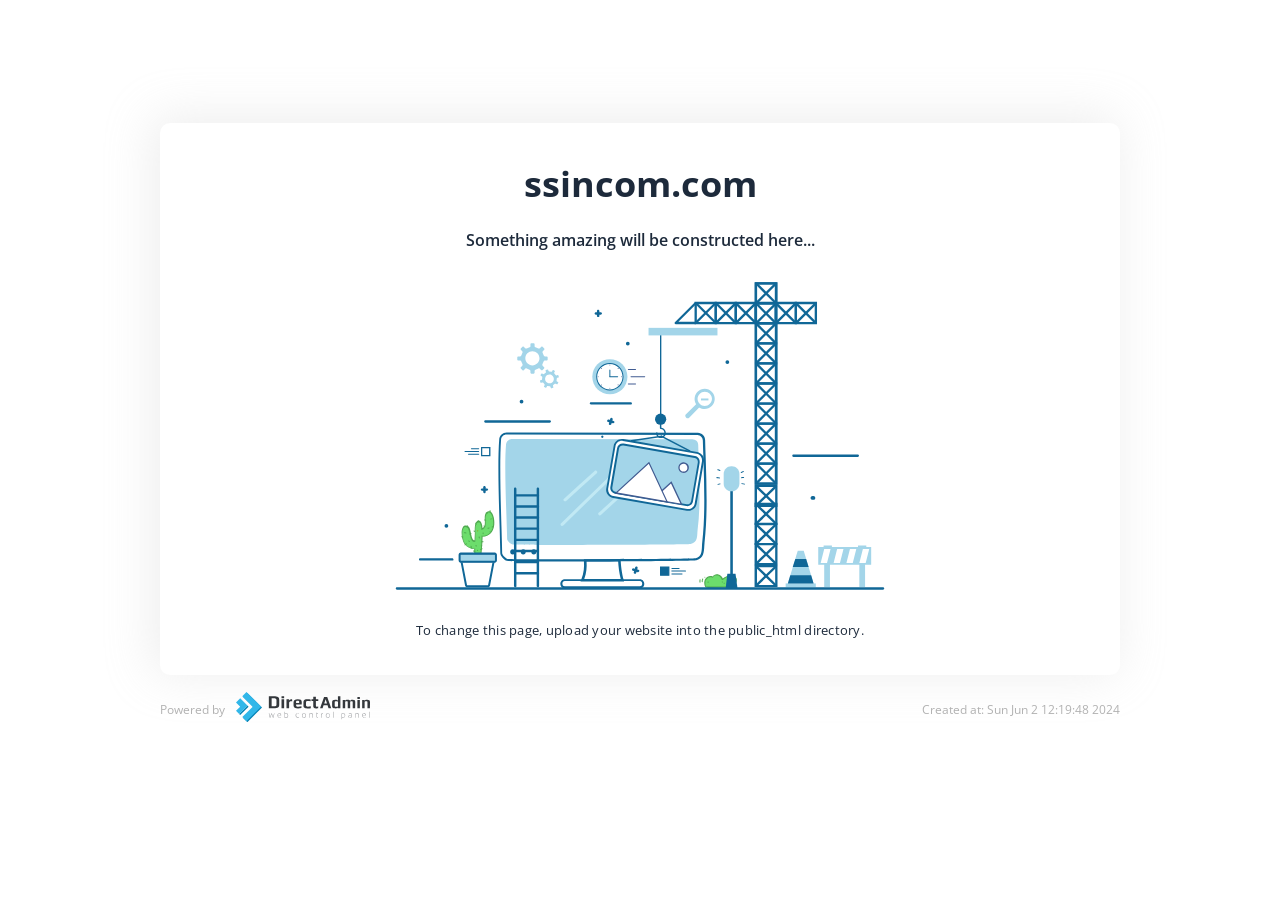
==== index.html @ a97f7988 "Initial commit: static landing page ready for Railway deployment Co-Authored-By: Claude Sonnet 4.6 <" ====
<!doctype html>
<html class="no-js" lang="">

<head>
    <meta charset="utf-8">
    <meta http-equiv="x-ua-compatible" content="ie=edge">
    <title>ssincom.com</title>
    <meta name="description" content="">
    <meta name="viewport" content="width=device-width, initial-scale=1">

    <link href="https://fonts.googleapis.com/css2?family=Open+Sans:wght@400;600;700&display=swap" rel="stylesheet">
    
    <link rel="shortcut icon" href="[data-uri]" />

    <style>
        * {
            box-sizing: border-box;
            margin: 0;
        }
        html {
            font-size: 10px;
            font-family: 'Open Sans', sans-serif;
            color: #1d2a3b;
        }
        .container {
            max-width: 960px;
            margin: 0 auto;
        }
        .container.card {
            margin-top: 12.3rem;
            background-color: #ffffff;
            border-radius: 10px;
            box-shadow: -5px -4px 47px 3px rgba(198, 198, 198, 0.3);
            text-align: center;
            padding: 3.6rem;
            /* padding-bottom: 3.6rem; */
        }
        .title-main {
            font-size: 3.6rem;
            font-weight: 700;
            margin-top: 0;
            margin-bottom: 2.1rem;
        }
        .main-image svg {
            max-width: 61rem;
            margin-bottom: 2rem;
        }

        .subheading{
            font-size: 1.6rem;
            font-weight: 600;
            margin-bottom: 3rem;
        }

        .card .text {
            font-size: 13px;
            letter-spacing: 0.26px;

        }
        footer {
            color: #b1b1b1;
            font-size: 12px;
            display: flex;
            justify-content: space-between;
            align-items: center;
            padding-top: 1.7rem;
        }
        footer .logo svg {
            width: 145px;
            padding-left: 11px;
        }
        footer .left-side {
            display: flex;
            align-items: center;
        }
        /* Medias */
        @media screen and (max-width: 1024px){
            .container {max-width: 90%;}
        @media screen and (max-width: 768px){
            html {font-size: 7px;}
            .container {
                max-width: 90%;}
            .container.card {margin-top: 6rem;}
            .card .text { font-size: 1.6rem;}
        } 
        @media screen and (max-width: 480px){
            html {font-size: 5.7px;}
            .container {max-width: 95%;}
            .title-main {font-size: 6.6vw;}
            /* .container.card {margin-top: 2rem;} */
            .subheading{font-size: 13px;}
            .card .text { font-size: 12px;}
            footer {flex-direction: column;}
        } 
        }
    </style>

</head>

<body>
    <section id="default-card" class="default-card">
        <div class="container card">
            <h1 class="title-main">ssincom.com</h1>
            <p class="subheading">Something amazing will be constructed here...</p>
            <div class="main-image">
                <svg version="1.1" xmlns="http://www.w3.org/2000/svg" xmlns:xlink="http://www.w3.org/1999/xlink" x="0px"
                    y="0px" viewBox=" 0 90 500 260"  xml:space="preserve">
                    <style type="text/css">
                        .st0 {
                            fill: #FFFFFF;
                        }

                        .st1 {
                            fill: #6CDD6C;
                        }

                        .st2 {
                            fill: #50AA50;
                        }

                        .st3 {
                            fill: #106797;
                        }

                        .st4 {
                            fill-rule: evenodd;
                            clip-rule: evenodd;
                            fill: #A3D5E9;
                        }

                        .st5 {
                            fill-rule: evenodd;
                            clip-rule: evenodd;
                            fill: #106797;
                        }

                        .st6 {
                            fill: #A3D5E9;
                        }

                        .st7 {
                            fill: #405B91;
                        }

                        .st8 {
                            fill: #B6D0FB;
                        }

                        .st9 {
                            fill: #8AB436;
                        }

                        .st10 {
                            fill: #C1E9F4;
                        }

                        .st11 {
                            fill: #415B91;
                        }
                    </style>
                    <g id="BACKGROUND">
                        <rect class="st0" width="500" height="500" />
                    </g>
                    <g id="OBJECTS">
                        <g>
                            <g>
                                <g>
                                    <g>
                                        <path class="st1" d="M317.7,334.6c-0.5-1.6-1.8-3.1-3.5-3.6s-4,0.3-4.5,1.9c-1.6-1.2-4.1-0.3-5.4,1.2c-2.1,2.4-0.5,6.4-0.1,6.6
                                                        c0.4,0.3,1.4,0.2,1.4,0.2l15.7-0.1c0,0,2.9-0.2,4.2-0.7c2.7-1,4.5-5.1,2.8-7.2c-1.2-1.4-3.5-1.7-5.4-1.2
                                                        C320.9,332.4,319.1,333.4,317.7,334.6" />
                                    </g>
                                    <g>
                                        <path class="st2"
                                            d="M305.3,341.5c-0.4,0-1.1,0-1.5-0.3c-0.6-0.5-2.2-4.7,0-7.3c0.9-1.1,2.3-1.8,3.7-2c0.7-0.1,1.3,0,1.9,0.3
                                                        c0.3-0.5,0.9-1,1.5-1.3c1-0.5,2.3-0.6,3.4-0.3c1.6,0.5,2.9,1.6,3.6,3.2c1.5-1.1,3.2-2,4.8-2.4c1.9-0.5,4.5-0.3,5.9,1.4
                                                        c0.8,1,1,2.4,0.5,4c-0.6,1.8-2,3.4-3.5,4c-1.4,0.5-4.2,0.7-4.4,0.7l-15.7,0.1C305.4,341.5,305.4,341.5,305.3,341.5z
                                                         M307.9,332.8c-0.1,0-0.2,0-0.3,0c-1,0.1-2.2,0.7-3,1.6c-1.8,2.1-0.5,5.7-0.2,6c0.1,0,0.6,0.1,1,0.1l15.7-0.1
                                                        c0,0,2.8-0.2,4-0.6c1.2-0.4,2.4-1.8,2.9-3.3c0.4-1.3,0.3-2.4-0.3-3.2c-1.1-1.3-3.3-1.5-4.8-1c-1.6,0.5-3.4,1.4-5,2.7
                                                        c-0.1,0.1-0.3,0.1-0.5,0.1c-0.2,0-0.3-0.2-0.4-0.3c-0.6-1.6-1.7-2.9-3.2-3.3c-0.8-0.2-1.8-0.2-2.6,0.2
                                                        c-0.7,0.3-1.1,0.8-1.3,1.3c-0.1,0.1-0.2,0.3-0.3,0.3c-0.2,0-0.3,0-0.5-0.1C308.9,332.9,308.4,332.8,307.9,332.8z" />
                                    </g>
                                </g>
                                <g>
                                    <g>
                                        <g>
                                            <path class="st2" d="M301.1,334.1c-0.4,0.8-0.6,1.6-0.5,2.5c0.1,0.4,0.8,0.4,0.8,0c-0.1-0.8,0-1.5,0.4-2.2
                                                            C302,334,301.4,333.7,301.1,334.1L301.1,334.1z" />
                                        </g>
                                    </g>
                                </g>
                                <g>
                                    <g>
                                        <g>
                                            <path class="st2" d="M298.9,334.6c-0.2,0.8-0.3,1.6-0.1,2.4c0.1,0.4,0.9,0.3,0.8-0.2c-0.2-0.7-0.1-1.3,0.1-2
                                                            C299.8,334.4,299,334.2,298.9,334.6L298.9,334.6z" />
                                        </g>
                                    </g>
                                </g>
                                <g>
                                    <g>
                                        <g>
                                            <path class="st2"
                                                d="M303.2,333.2c0.5,0,0.5-0.7,0-0.7C302.7,332.5,302.7,333.2,303.2,333.2L303.2,333.2z" />
                                        </g>
                                    </g>
                                </g>
                                <g>
                                    <g>
                                        <g>
                                            <path class="st2" d="M305.4,336.6c0,0.2,0,0.4,0,0.6c0,0.5,0.8,0.5,0.8,0c0-0.2,0-0.4,0-0.6
                                                            C306.2,336.2,305.4,336.2,305.4,336.6L305.4,336.6z" />
                                        </g>
                                    </g>
                                </g>
                                <g>
                                    <g>
                                        <g>
                                            <path class="st2" d="M318.6,337.7c0,0.1,0,0.2,0,0.3c0,0.5,0.8,0.5,0.8,0c0-0.1,0-0.2,0-0.3
                                                            C319.4,337.2,318.6,337.2,318.6,337.7L318.6,337.7z" />
                                        </g>
                                    </g>
                                </g>
                                <g>
                                    <g>
                                        <g>
                                            <path class="st2" d="M317.1,336.9c0.1,0.1,0.1,0.1,0.2,0.2c0.4,0.3,0.9-0.2,0.5-0.5c-0.1-0.1-0.1-0.1-0.2-0.2
                                                            C317.3,336,316.8,336.5,317.1,336.9L317.1,336.9z" />
                                        </g>
                                    </g>
                                </g>
                            </g>
                            <g>
                                <path class="st3" d="M96.1,319.2H69.8c-0.6,0-1-0.5-1-1c0-0.6,0.5-1,1-1h26.3c0.6,0,1,0.5,1,1C97.2,318.8,96.7,319.2,96.1,319.2z
                                                " />
                            </g>
                            <g>
                                <g>
                                    <path class="st0" d="M328,227.9h-0.8c0-0.6-0.5-1.1-1.1-1.1s-1.1,0.5-1.1,1.1h-0.8c0-1,0.8-1.9,1.9-1.9
                                                    C327.1,226,328,226.9,328,227.9z" />
                                </g>
                            </g>
                            <g>
                                <g>
                                    <path class="st0" d="M330.6,184.1h-0.8c0-0.6-0.5-1.1-1.1-1.1c-0.6,0-1.1,0.5-1.1,1.1h-0.8c0-1,0.8-1.9,1.9-1.9
                                                    C329.8,182.2,330.6,183.1,330.6,184.1z" />
                                </g>
                            </g>
                            <g>
                                <g>
                                    <g>
                                        <path class="st3"
                                            d="M237,336.3h-35.8l0.6-1.4c2.3-5.6,2.6-10.3,2.2-15.8L204,318l30.2-0.1l0,1c0,3.5,1,11.5,2.4,16L237,336.3z
                                                         M204.3,334.2h29.9c-1.2-4.4-1.9-10.6-2.1-14.3l-25.9,0.1C206.5,324.9,206.2,329.2,204.3,334.2z" />
                                    </g>
                                </g>
                            </g>
                            <g>
                                <g>
                                    <g>
                                        <path class="st3" d="M191,319.9c-27.2,0-49.2-0.1-50.1-0.5c-2.3-0.8-5.4-4.1-5.4-6.3c-0.1-5-0.3-11.7-0.5-19.5
                                                        c-0.7-23.5-1.8-55.8-0.4-73.6c0.2-3.3,2.9-5.8,6.1-5.8c0,0,0.1,0,0.1,0l156.6,0.2c3.3,0.1,6,2.7,6,6.1
                                                        c0.1,5.2,0.3,10.5,0.5,15.9c0.7,22.6,1.5,46-1,68.1c-0.1,0.9-0.1,1.8-0.2,2.8c-0.2,4.6-0.5,10.4-6.4,11.6
                                                        C293.2,319.5,235.2,319.9,191,319.9z M140.6,215.9c-2.4,0-4.3,1.8-4.5,4.2c-1.3,17.8-0.3,49.9,0.4,73.4
                                                        c0.2,7.8,0.5,14.6,0.5,19.5c0,1.4,2.4,4.1,4.3,4.8c3.3,0.7,150.6,0.2,154.4-0.5c4.7-0.9,4.9-5.6,5.1-10c0-1,0.1-2,0.2-2.9
                                                        c2.5-22,1.7-45.3,1-67.8c-0.2-5.4-0.3-10.7-0.5-15.9c-0.1-2.5-2-4.4-4.4-4.5L140.6,215.9C140.6,215.9,140.6,215.9,140.6,215.9z
                                                        " />
                                    </g>
                                </g>
                            </g>
                            <g>
                                <g>
                                    <path class="st4"
                                        d="M292.9,219.8l-147.6-0.2c-2.7,0-4.9,1.8-5.1,4.2c-1.7,19.8,0.6,61,0.9,77.6c0,1.6,2.7,4,4.6,4.6
                                                    c2.2,0.7,142.5,0.2,145.9-0.4c6.2-1.1,5.1-7.4,5.6-11.4c2.9-22.8,1.1-47.6,0.5-69.9C297.8,221.8,295.6,219.9,292.9,219.8z" />
                                </g>
                            </g>
                            <g>
                                <g>
                                    <g>
                                        <path class="st3" d="M249.8,342h-61.4c-2.4,0-3.7-1.9-3.7-3.8c0-1.9,1.3-3.8,3.7-3.8h61.4c2.4,0,3.7,1.9,3.7,3.8
                                                        C253.6,340,252.3,342,249.8,342z M188.4,336c-1.6,0-2,1.3-2,2.1c0,0.8,0.4,2.1,2,2.1h61.4c1.6,0,2-1.3,2-2.1
                                                        c0-0.8-0.4-2.1-2-2.1H188.4z" />
                                    </g>
                                </g>
                            </g>
                            <g>
                                <g>
                                    <g>
                                        <g>
                                            <g>
                                                <path class="st5" d="M145.7,312C145.3,312,145.3,312,145.7,312" />
                                            </g>
                                        </g>
                                    </g>
                                    <g>
                                        <g>
                                            <g>
                                                <g>
                                                    <path class="st3"
                                                        d="M145.7,314.1c2.8,0,2.8-4.3,0-4.3C142.9,309.8,142.9,314.1,145.7,314.1L145.7,314.1z" />
                                                </g>
                                            </g>
                                        </g>
                                    </g>
                                </g>
                                <g>
                                    <g>
                                        <g>
                                            <g>
                                                <path class="st5" d="M154.3,312C154,312,154,312,154.3,312" />
                                            </g>
                                        </g>
                                    </g>
                                    <g>
                                        <g>
                                            <g>
                                                <g>
                                                    <path class="st3"
                                                        d="M154.3,314.1c2.8,0,2.8-4.3,0-4.3C151.6,309.8,151.6,314.1,154.3,314.1L154.3,314.1z" />
                                                </g>
                                            </g>
                                        </g>
                                    </g>
                                </g>
                                <g>
                                    <g>
                                        <g>
                                            <g>
                                                <path class="st5" d="M163,312C162.6,312,162.6,312,163,312" />
                                            </g>
                                        </g>
                                    </g>
                                    <g>
                                        <g>
                                            <g>
                                                <g>
                                                    <path class="st3"
                                                        d="M163,314.1c2.8,0,2.8-4.3,0-4.3C160.2,309.8,160.2,314.1,163,314.1L163,314.1z" />
                                                </g>
                                            </g>
                                        </g>
                                    </g>
                                </g>
                            </g>
                            <g>
                                <g>
                                    <g>
                                        <g>
                                            <path class="st5" d="M219.1,217.6C219,217.6,219,217.6,219.1,217.6" />
                                        </g>
                                    </g>
                                </g>
                                <g>
                                    <g>
                                        <g>
                                            <g>
                                                <path class="st3"
                                                    d="M219.1,218.6c1.3,0,1.3-2,0-2C217.8,216.6,217.8,218.6,219.1,218.6L219.1,218.6z" />
                                            </g>
                                        </g>
                                    </g>
                                </g>
                            </g>
                            <g>
                                <g>
                                    <polygon class="st6"
                                        points="392.3,337.9 371.2,337.9 379.3,311.2 384.2,311.2 				" />
                                </g>
                                <g>
                                    <rect x="369.4" y="337.9" class="st6" width="24.7" height="3.1" />
                                </g>
                                <g>
                                    <polygon class="st3"
                                        points="373.2,331.2 371.2,337.9 392.3,337.9 390.3,331.2 				" />
                                </g>
                                <g>
                                    <polygon class="st3"
                                        points="375.2,324.5 388.2,324.5 386.2,317.8 377.3,317.8 				" />
                                </g>
                            </g>
                            <g id="XMLID_11_">
                                <g id="XMLID_493_">
                                    <path class="st6"
                                        d="M401,340.8h4.7v-18.2h24.1v18.2h4.7v-18.2h5v-14.5h-4v-1.3h-6.8v1.3h-21.4v-1.3h-6.8v1.3h-4.4v14.5h4.9
                                                    V340.8z M437.9,309.6L437.9,309.6l-2.9,11.5h-5.2l2.9-11.5H437.9z M424.4,321.1h-5.2l2.9-11.5h5.2L424.4,321.1z M413.9,321.1
                                                    h-5.2l2.9-11.5h5.2L413.9,321.1z M401,309.6h5.2l-2.9,11.5h-5.2L401,309.6z" />
                                </g>
                            </g>
                            <g>
                                <g>
                                    <g>
                                        <path class="st6" d="M170,163.1l1.4-1.4c0.3-0.3,0.3-0.7,0-1l-1.2-1.2c-0.3-0.3-0.4-0.8-0.2-1.2l1-2.4c0.1-0.4,0.5-0.7,0.9-0.7
                                                        h1.7c0.4,0,0.7-0.3,0.7-0.7v-2c0-0.4-0.3-0.7-0.7-0.7H172c-0.4,0-0.8-0.3-0.9-0.7l-1-2.4c-0.2-0.4-0.1-0.9,0.2-1.2l1.2-1.2
                                                        c0.3-0.3,0.3-0.7,0-1l-1.4-1.4c-0.3-0.3-0.7-0.3-1,0l-1.2,1.2c-0.3,0.3-0.8,0.4-1.2,0.2l-2.4-1c-0.4-0.1-0.7-0.5-0.7-0.9v-1.7
                                                        c0-0.4-0.3-0.7-0.7-0.7h-2c-0.4,0-0.7,0.3-0.7,0.7v1.7c0,0.4-0.3,0.8-0.7,0.9l-2.4,1c-0.4,0.2-0.9,0.1-1.2-0.2l-1.2-1.2
                                                        c-0.3-0.3-0.7-0.3-1,0l-1.4,1.4c-0.3,0.3-0.3,0.7,0,1l1.2,1.2c0.3,0.3,0.4,0.8,0.2,1.2l-1,2.4c-0.1,0.4-0.5,0.7-0.9,0.7h-1.7
                                                        c-0.4,0-0.7,0.3-0.7,0.7v2c0,0.4,0.3,0.7,0.7,0.7h1.7c0.4,0,0.8,0.3,0.9,0.7l1,2.4c0.2,0.4,0.1,0.9-0.2,1.2l-1.2,1.2
                                                        c-0.3,0.3-0.3,0.7,0,1l1.4,1.4c0.3,0.3,0.7,0.3,1,0l1.2-1.2c0.3-0.3,0.8-0.4,1.2-0.2l2.4,1c0.4,0.1,0.7,0.5,0.7,0.9v1.7
                                                        c0,0.4,0.3,0.7,0.7,0.7h2c0.4,0,0.7-0.3,0.7-0.7v-1.7c0-0.4,0.3-0.8,0.7-0.9l2.4-1c0.4-0.2,0.9-0.1,1.2,0.2l1.2,1.2
                                                        C169.3,163.3,169.8,163.3,170,163.1z M161.8,159.2c-3.2,0-5.8-2.6-5.8-5.8c0-3.2,2.6-5.8,5.8-5.8c3.2,0,5.8,2.6,5.8,5.8
                                                        C167.6,156.6,165,159.2,161.8,159.2z" />
                                    </g>
                                </g>
                                <g>
                                    <g>
                                        <path class="st6" d="M183.5,168.6l-0.4-1.2c-0.1-0.2-0.3-0.4-0.6-0.3l-1,0.3c-0.2,0.1-0.5,0-0.7-0.3l-1-1.3
                                                        c-0.2-0.2-0.2-0.5-0.1-0.7l0.5-0.9c0.1-0.2,0-0.5-0.2-0.6L179,163c-0.2-0.1-0.5,0-0.6,0.2l-0.5,0.9c-0.1,0.2-0.4,0.4-0.7,0.3
                                                        l-1.6-0.2c-0.2,0-0.5-0.2-0.6-0.4l-0.3-1c-0.1-0.2-0.3-0.4-0.6-0.3l-1.2,0.4c-0.2,0.1-0.4,0.3-0.3,0.6l0.3,1
                                                        c0.1,0.2,0,0.5-0.3,0.7l-1.3,1c-0.2,0.2-0.5,0.2-0.7,0.1l-0.9-0.5c-0.2-0.1-0.5,0-0.6,0.2l-0.6,1.1c-0.1,0.2,0,0.5,0.2,0.6
                                                        l0.9,0.5c0.2,0.1,0.4,0.4,0.3,0.7l-0.2,1.6c0,0.2-0.2,0.5-0.4,0.6l-1,0.3c-0.2,0.1-0.4,0.3-0.3,0.6l0.4,1.2
                                                        c0.1,0.2,0.3,0.4,0.6,0.3l1-0.3c0.2-0.1,0.5,0,0.7,0.2l1,1.3c0.2,0.2,0.2,0.5,0.1,0.7l-0.5,0.9c-0.1,0.2,0,0.5,0.2,0.6l1.1,0.6
                                                        c0.2,0.1,0.5,0,0.6-0.2l0.5-0.9c0.1-0.2,0.4-0.4,0.7-0.3l1.6,0.2c0.3,0,0.5,0.2,0.6,0.4l0.3,1c0.1,0.2,0.3,0.4,0.6,0.3l1.2-0.4
                                                        c0.2-0.1,0.4-0.3,0.3-0.6l-0.3-1c-0.1-0.2,0-0.5,0.2-0.7l1.3-1c0.2-0.2,0.5-0.2,0.7-0.1l0.9,0.5c0.2,0.1,0.5,0,0.6-0.2l0.6-1.1
                                                        c0.1-0.2,0-0.5-0.2-0.6l-0.9-0.5c-0.2-0.1-0.4-0.4-0.3-0.7l0.2-1.6c0-0.2,0.2-0.5,0.4-0.6l1-0.3
                                                        C183.4,169,183.6,168.8,183.5,168.6z M179,171.9c-0.9,1.8-3.1,2.4-4.9,1.5c-1.8-0.9-2.4-3.1-1.5-4.9c0.9-1.8,3.1-2.4,4.9-1.5
                                                        C179.3,168,179.9,170.2,179,171.9z" />
                                    </g>
                                </g>
                            </g>
                            <g>
                                <path class="st3" d="M242.4,191.3h-32.6c-0.6,0-1-0.5-1-1c0-0.6,0.5-1,1-1h32.6c0.6,0,1,0.5,1,1
                                                C243.4,190.9,243,191.3,242.4,191.3z" />
                            </g>
                            <g>
                                <path class="st3" d="M176,206.1h-52.7c-0.6,0-1-0.5-1-1c0-0.6,0.5-1,1-1H176c0.6,0,1,0.5,1,1C177.1,205.7,176.6,206.1,176,206.1z
                                                " />
                            </g>
                            <g>
                                <path class="st3" d="M428.5,234.2h-52.7c-0.6,0-1-0.5-1-1c0-0.6,0.5-1,1-1h52.7c0.6,0,1,0.5,1,1
                                                C429.5,233.7,429.1,234.2,428.5,234.2z" />
                            </g>
                            <g>
                                <path class="st3"
                                    d="M449.2,343H50.8c-0.6,0-1-0.5-1-1c0-0.6,0.5-1,1-1h398.4c0.6,0,1,0.5,1,1C450.2,342.5,449.8,343,449.2,343z" />
                            </g>
                            <g>
                                <g>
                                    <g>
                                        <path class="st6"
                                            d="M303.1,178.3c-2.2,0-4.3,0.9-5.9,2.4c-2.7,2.7-3.2,6.9-1.3,10.1l0.1,0.2l-8.5,8.5c0,0-0.4,0.4-0.4,1
                                                        c0,0.4,0.2,0.9,0.6,1.3c0.5,0.5,0.9,0.7,1.4,0.7c0.6,0,1-0.3,1-0.3l8.4-8.5l0.2,0.1c1.3,0.8,2.7,1.1,4.2,1.1
                                                        c2.2,0,4.3-0.9,5.9-2.4c3.3-3.3,3.3-8.6,0-11.8C307.4,179.2,305.3,178.3,303.1,178.3z M303.1,192.5c-3.2,0-5.9-2.6-5.9-5.9
                                                        c0-3.2,2.6-5.9,5.9-5.9l0,0c3.2,0,5.9,2.6,5.9,5.9C308.9,189.9,306.3,192.5,303.1,192.5z" />
                                    </g>
                                </g>
                                <g>
                                    <g>
                                        <path class="st6" d="M300,187.9h6.1v-1.6H300V187.9z" />
                                    </g>
                                </g>
                            </g>
                            <g>
                                <g>
                                    <path class="st3" d="M147.7,341.1c-0.6,0-1-0.5-1-1v-79.9c0-0.6,0.5-1,1-1c0.6,0,1,0.5,1,1V340
                                                    C148.8,340.6,148.3,341.1,147.7,341.1z" />
                                </g>
                                <g>
                                    <path class="st3" d="M166.3,341.1c-0.6,0-1-0.5-1-1v-79.9c0-0.6,0.5-1,1-1c0.6,0,1,0.5,1,1V340
                                                    C167.3,340.6,166.9,341.1,166.3,341.1z" />
                                </g>
                                <g>
                                    <path class="st3"
                                        d="M166.3,266.7h-18.6c-0.6,0-1-0.5-1-1s0.5-1,1-1h18.6c0.6,0,1,0.5,1,1S166.9,266.7,166.3,266.7z" />
                                </g>
                                <g>
                                    <path class="st3" d="M166.3,275.8h-18.6c-0.6,0-1-0.5-1-1c0-0.6,0.5-1,1-1h18.6c0.6,0,1,0.5,1,1
                                                    C167.3,275.3,166.9,275.8,166.3,275.8z" />
                                </g>
                                <g>
                                    <path class="st3" d="M166.3,284.9h-18.6c-0.6,0-1-0.5-1-1c0-0.6,0.5-1,1-1h18.6c0.6,0,1,0.5,1,1
                                                    C167.3,284.4,166.9,284.9,166.3,284.9z" />
                                </g>
                                <g>
                                    <path class="st3" d="M166.3,294h-18.6c-0.6,0-1-0.5-1-1c0-0.6,0.5-1,1-1h18.6c0.6,0,1,0.5,1,1C167.3,293.6,166.9,294,166.3,294z
                                                    " />
                                </g>
                                <g>
                                    <path class="st3" d="M166.3,303.2h-18.6c-0.6,0-1-0.5-1-1c0-0.6,0.5-1,1-1h18.6c0.6,0,1,0.5,1,1
                                                    C167.3,302.7,166.9,303.2,166.3,303.2z" />
                                </g>
                                <g>
                                    <path class="st3" d="M166.3,312.3h-18.6c-0.6,0-1-0.5-1-1c0-0.6,0.5-1,1-1h18.6c0.6,0,1,0.5,1,1
                                                    C167.3,311.8,166.9,312.3,166.3,312.3z" />
                                </g>
                                <g>
                                    <path class="st3" d="M166.3,321.4h-18.6c-0.6,0-1-0.5-1-1c0-0.6,0.5-1,1-1h18.6c0.6,0,1,0.5,1,1
                                                    C167.3,320.9,166.9,321.4,166.3,321.4z" />
                                </g>
                                <g>
                                    <path class="st3" d="M166.3,330.5h-18.6c-0.6,0-1-0.5-1-1c0-0.6,0.5-1,1-1h18.6c0.6,0,1,0.5,1,1
                                                    C167.3,330.1,166.9,330.5,166.3,330.5z" />
                                </g>
                            </g>
                            <g>
                                <g>
                                    <path class="st3"
                                        d="M122.5,264c-0.6,0-1-0.5-1-1v-4c0-0.6,0.5-1,1-1c0.6,0,1,0.5,1,1v4C123.5,263.6,123,264,122.5,264z" />
                                </g>
                                <g>
                                    <path class="st3"
                                        d="M124.5,262h-4c-0.6,0-1-0.5-1-1s0.5-1,1-1h4c0.6,0,1,0.5,1,1S125.1,262,124.5,262z" />
                                </g>
                            </g>
                            <g>
                                <g>
                                    <path class="st3" d="M215.7,119.6c-0.6,0-1-0.5-1-1v-4c0-0.6,0.5-1,1-1c0.6,0,1,0.5,1,1v4C216.8,119.1,216.3,119.6,215.7,119.6z
                                                    " />
                                </g>
                                <g>
                                    <path class="st3"
                                        d="M217.8,117.6h-4c-0.6,0-1-0.5-1-1s0.5-1,1-1h4c0.6,0,1,0.5,1,1S218.3,117.6,217.8,117.6z" />
                                </g>
                            </g>
                            <g>
                                <g>
                                    <path class="st3" d="M248.4,328.7c-0.1,0-0.2,0-0.3,0l-3.9-1.1c-0.6-0.2-0.9-0.7-0.7-1.3c0.2-0.6,0.7-0.9,1.3-0.7l3.9,1.1
                                                    c0.6,0.2,0.9,0.7,0.7,1.3C249.3,328.4,248.9,328.7,248.4,328.7z" />
                                </g>
                                <g>
                                    <path class="st3"
                                        d="M245.9,330c-0.1,0-0.2,0-0.3,0c-0.6-0.2-0.9-0.7-0.7-1.3l1.1-3.9c0.2-0.6,0.7-0.9,1.3-0.7
                                                    c0.6,0.2,0.9,0.7,0.7,1.3l-1.1,3.9C246.8,329.8,246.4,330,245.9,330z" />
                                </g>
                            </g>
                            <g>
                                <g>
                                    <path class="st3" d="M228,206.7c-0.1,0-0.2,0-0.3,0l-3.9-1.1c-0.6-0.2-0.9-0.7-0.7-1.3c0.2-0.6,0.7-0.9,1.3-0.7l3.9,1.1
                                                    c0.6,0.2,0.9,0.7,0.7,1.3C228.9,206.4,228.5,206.7,228,206.7z" />
                                </g>
                                <g>
                                    <path class="st3"
                                        d="M225.5,208.1c-0.1,0-0.2,0-0.3,0c-0.6-0.2-0.9-0.7-0.7-1.3l1.1-3.9c0.2-0.6,0.7-0.9,1.3-0.7
                                                    c0.6,0.2,0.9,0.7,0.7,1.3l-1.1,3.9C226.4,207.8,226,208.1,225.5,208.1z" />
                                </g>
                            </g>
                            <g>
                                <g>
                                    <g>
                                        <circle class="st6" cx="225.3" cy="168.5" r="14.4" />
                                    </g>
                                </g>
                                <g>
                                    <g>
                                        <g>
                                            <circle class="st0" cx="225.3" cy="168.5" r="10.8" />
                                        </g>
                                    </g>
                                    <g>
                                        <g>
                                            <g>
                                                <path class="st3"
                                                    d="M225.3,179.7c-6.2,0-11.2-5-11.2-11.2s5-11.2,11.2-11.2s11.2,5,11.2,11.2S231.5,179.7,225.3,179.7z
                                                                 M225.3,158.1c-5.7,0-10.4,4.7-10.4,10.4s4.7,10.4,10.4,10.4c5.7,0,10.4-4.7,10.4-10.4S231,158.1,225.3,158.1z" />
                                            </g>
                                        </g>
                                    </g>
                                </g>
                                <g>
                                    <g>
                                        <g>
                                            <path class="st3" d="M225.3,168.9c-0.2,0-0.4-0.2-0.4-0.4V163c0-0.2,0.2-0.4,0.4-0.4c0.2,0,0.4,0.2,0.4,0.4v5.5
                                                            C225.7,168.7,225.5,168.9,225.3,168.9z" />
                                        </g>
                                    </g>
                                    <g>
                                        <g>
                                            <path class="st3" d="M231.7,168.9h-6.4c-0.2,0-0.4-0.2-0.4-0.4c0-0.2,0.2-0.4,0.4-0.4h6.4c0.2,0,0.4,0.2,0.4,0.4
                                                            C232.2,168.7,232,168.9,231.7,168.9z" />
                                        </g>
                                    </g>
                                </g>
                                <g>
                                    <g>
                                        <g>
                                            <circle class="st7" cx="225.3" cy="158.9" r="0.4" />
                                        </g>
                                    </g>
                                    <g>
                                        <g>
                                            <ellipse transform="matrix(0.7071 -0.7071 0.7071 0.7071 -46.3674 211.4673)"
                                                class="st7" cx="232.1" cy="161.7" rx="0.4" ry="0.4" />
                                        </g>
                                    </g>
                                    <g>
                                        <g>
                                            <circle class="st7" cx="234.9" cy="168.5" r="0.4" />
                                        </g>
                                    </g>
                                    <g>
                                        <g>
                                            <ellipse transform="matrix(0.7072 -0.707 0.707 0.7072 -55.9446 215.4091)"
                                                class="st7" cx="232.1" cy="175.2" rx="0.4" ry="0.4" />
                                        </g>
                                    </g>
                                    <g>
                                        <g>
                                            <circle class="st7" cx="225.3" cy="178" r="0.4" />
                                        </g>
                                    </g>
                                    <g>
                                        <g>
                                            <ellipse transform="matrix(0.707 -0.7072 0.7072 0.707 -59.9044 205.8822)"
                                                class="st7" cx="218.5" cy="175.2" rx="0.4" ry="0.4" />
                                        </g>
                                    </g>
                                    <g>
                                        <g>
                                            <circle class="st7" cx="215.7" cy="168.5" r="0.4" />
                                        </g>
                                    </g>
                                    <g>
                                        <g>
                                            <ellipse transform="matrix(0.7071 -0.7071 0.7071 0.7071 -50.333 201.8934)"
                                                class="st7" cx="218.5" cy="161.7" rx="0.4" ry="0.4" />
                                        </g>
                                    </g>
                                </g>
                                <g>
                                    <g>
                                        <g>
                                            <path class="st7" d="M246.4,163h-6c-0.2,0-0.4-0.2-0.4-0.4c0-0.2,0.2-0.4,0.4-0.4h6c0.2,0,0.4,0.2,0.4,0.4
                                                            C246.8,162.8,246.6,163,246.4,163z" />
                                        </g>
                                    </g>
                                    <g>
                                        <g>
                                            <path class="st7" d="M246.4,174.8h-6c-0.2,0-0.4-0.2-0.4-0.4c0-0.2,0.2-0.4,0.4-0.4h6c0.2,0,0.4,0.2,0.4,0.4
                                                            C246.8,174.6,246.6,174.8,246.4,174.8z" />
                                        </g>
                                    </g>
                                    <g>
                                        <g>
                                            <path class="st7" d="M253.9,168.9h-11.3c-0.2,0-0.4-0.2-0.4-0.4c0-0.2,0.2-0.4,0.4-0.4h11.3c0.2,0,0.4,0.2,0.4,0.4
                                                            C254.3,168.7,254.1,168.9,253.9,168.9z" />
                                        </g>
                                    </g>
                                </g>
                            </g>
                            <g>
                                <g>
                                    <rect x="266.9" y="324.5" class="st3" width="6.7" height="6.7" />
                                    <path class="st3"
                                        d="M274.1,331.7h-7.7V324h7.7V331.7z M267.5,330.7h5.6V325h-5.6V330.7z" />
                                </g>
                                <g>
                                    <g>
                                        <g>
                                            <path class="st3"
                                                d="M282.1,326h-6c-0.2,0-0.4-0.2-0.4-0.4s0.2-0.4,0.4-0.4h6c0.2,0,0.4,0.2,0.4,0.4S282.3,326,282.1,326z" />
                                        </g>
                                    </g>
                                    <g>
                                        <g>
                                            <path class="st3" d="M284.4,330.6h-8.2c-0.3,0-0.6-0.2-0.6-0.4c0-0.2,0.3-0.4,0.6-0.4h8.2c0.3,0,0.6,0.2,0.6,0.4
                                                            C284.9,330.4,284.7,330.6,284.4,330.6z" />
                                        </g>
                                    </g>
                                    <g>
                                        <g>
                                            <path class="st3" d="M287.3,328.1H276c-0.2,0-0.4-0.2-0.4-0.4c0-0.2,0.2-0.4,0.4-0.4h11.3c0.2,0,0.4,0.2,0.4,0.4
                                                            C287.7,328,287.6,328.1,287.3,328.1z" />
                                        </g>
                                    </g>
                                </g>
                            </g>
                            <g>
                                <g>
                                    <rect x="120.2" y="226.5"
                                        transform="matrix(-1 -1.224647e-16 1.224647e-16 -1 247.1112 459.6004)"
                                        class="st0" width="6.7" height="6.7" />
                                    <path class="st3"
                                        d="M127.4,233.7h-7.7v-7.7h7.7V233.7z M120.7,232.6h5.6V227h-5.6V232.6z" />
                                </g>
                                <g>
                                    <g>
                                        <g>
                                            <path class="st3" d="M111.8,227.9h6c0.2,0,0.4-0.2,0.4-0.4c0-0.2-0.2-0.4-0.4-0.4h-6c-0.2,0-0.4,0.2-0.4,0.4
                                                            C111.3,227.7,111.5,227.9,111.8,227.9z" />
                                        </g>
                                    </g>
                                    <g>
                                        <g>
                                            <path class="st3" d="M109.5,232.5h8.2c0.3,0,0.6-0.2,0.6-0.4s-0.3-0.4-0.6-0.4h-8.2c-0.3,0-0.6,0.2-0.6,0.4
                                                            S109.2,232.5,109.5,232.5z" />
                                        </g>
                                    </g>
                                    <g>
                                        <g>
                                            <path class="st3" d="M106.5,230.1h11.3c0.2,0,0.4-0.2,0.4-0.4c0-0.2-0.2-0.4-0.4-0.4h-11.3c-0.2,0-0.4,0.2-0.4,0.4
                                                            C106.1,229.9,106.3,230.1,106.5,230.1z" />
                                        </g>
                                    </g>
                                </g>
                            </g>
                            <g>
                                <g>
                                    <rect x="324" y="251.6" class="st3" width="2.1" height="89.2" />
                                </g>
                                <g>
                                    <path class="st6" d="M325.3,262.4h-0.5c-3.4,0-6.2-2.8-6.2-6.2V248c0-3.4,2.8-6.2,6.2-6.2h0.5c3.4,0,6.2,2.8,6.2,6.2v8.2
                                                    C331.4,259.6,328.7,262.4,325.3,262.4z" />
                                </g>
                                <g>
                                    <g>
                                        <path class="st3" d="M333.4,256.4c0.7,0.1,1.5,0.2,2.2,0.4c0.5,0.1,0.7-0.7,0.2-0.7c-0.7-0.1-1.5-0.2-2.2-0.4
                                                        C333.1,255.6,332.9,256.3,333.4,256.4L333.4,256.4z" />
                                    </g>
                                </g>
                                <g>
                                    <g>
                                        <path class="st3" d="M333.3,251.6c0.6-0.1,1.1-0.1,1.7-0.1c0.5,0,0.5-0.7,0-0.8c-0.6-0.1-1.3,0-1.9,0.1
                                                        C332.6,251,332.8,251.7,333.3,251.6L333.3,251.6z" />
                                    </g>
                                </g>
                                <g>
                                    <g>
                                        <path class="st3" d="M333.1,247.3c0.6-0.2,1.1-0.4,1.7-0.7c0.5-0.2,0.3-0.9-0.2-0.8c-0.6,0.2-1.1,0.4-1.7,0.7
                                                        C332.4,246.7,332.6,247.5,333.1,247.3L333.1,247.3z" />
                                    </g>
                                </g>
                                <g>
                                    <g>
                                        <path class="st3" d="M314,257.1c0.6-0.1,1.1-0.2,1.7-0.4c0.5-0.2,0.3-0.9-0.2-0.8c-0.5,0.2-1.1,0.3-1.7,0.4
                                                        C313.3,256.4,313.5,257.2,314,257.1L314,257.1z" />
                                    </g>
                                </g>
                                <g>
                                    <g>
                                        <path class="st3" d="M313,251.6c0.7,0,1.4,0.1,2.1,0.3c0.5,0.1,0.7-0.6,0.2-0.8c-0.8-0.2-1.5-0.3-2.3-0.4
                                                        C312.5,250.8,312.5,251.6,313,251.6L313,251.6z" />
                                    </g>
                                </g>
                                <g>
                                    <g>
                                        <path class="st3" d="M313.7,245.2c0.6,0.2,1.1,0.4,1.7,0.5c0.5,0.2,0.7-0.6,0.2-0.8c-0.6-0.2-1.1-0.4-1.7-0.5
                                                        C313.4,244.3,313.2,245,313.7,245.2L313.7,245.2z" />
                                    </g>
                                </g>
                                <g>
                                    <polygon class="st3" points="320.2,342 321.6,330 328.3,330 329.9,341.8 				" />
                                </g>
                            </g>
                            <g>
                                <g>
                                    <g>
                                        <g>
                                            <path class="st1"
                                                d="M129.9,284.9c-0.3-1.9-1.6-6.8-4.6-5.2c-4.8,2.5,1,12-4.8,13.7c-0.3-3.8-1.1-6.4-2.8-6.2
                                                            c-3.5,0.3-2.6,8.5-2.7,10.4c-0.1,1.8-0.1,3.7-0.2,5.6c-4.2,0.7-3.3-10.1-5.9-11.6c-3.9-2.3-4.8,2.9-4.7,5.3
                                                            c0.2,4.1,1.3,9,5.1,11.1c1.3,0.7,3.5,1.5,5.2,1.4c0,3.3,0.1,6.5,0.7,9.6c0,0,0.1,0,0.1,0c0,0,0,0,0,0l2.3,0.1c0,0,0,0,0,0
                                                            c0,1,1.6,1,1.6,0c0-2,1.2-11.6,1.4-19.8c1.9,0.3,4.2-0.6,5.5-1.6C130.1,294.8,130.6,289.4,129.9,284.9z" />
                                        </g>
                                        <g>
                                            <path class="st2" d="M118.4,320.3c-0.2,0-0.5-0.1-0.7-0.2c-0.2-0.2-0.4-0.4-0.5-0.7l-1.7-0.1l-0.6,0l-0.1-0.4
                                                            c-0.5-2.6-0.7-5.6-0.7-9.2c-1.9,0-4-0.9-5-1.5c-4.1-2.3-5.2-7.5-5.3-11.5c-0.1-1.6,0.3-4.9,2.1-6c0.9-0.5,2-0.4,3.3,0.3
                                                            c1.2,0.7,1.7,2.9,2.2,5.5c0.7,3.5,1.4,6,3,6l0-0.9c0.1-1.5,0.1-2.9,0.2-4.4c0-0.3,0-0.7,0-1.2c-0.1-3.2-0.3-9.3,3.1-9.6
                                                            c0.5-0.1,1,0.1,1.4,0.5c0.9,0.8,1.6,2.6,1.8,5.6c2.1-1,2-3.4,1.9-6.3c-0.1-2.9-0.3-5.9,2.3-7.2c0.8-0.4,1.6-0.5,2.3-0.1
                                                            c2.1,1.1,2.8,5.2,2.9,5.7l0,0c0.6,3.5,0.8,9.8-3.9,13.2c-1.3,1-3.5,1.8-5.4,1.7c-0.1,5.4-0.7,11.2-1,15.2
                                                            c-0.2,2-0.3,3.5-0.3,4.2c0,0.5-0.2,0.8-0.6,1C118.9,320.2,118.7,320.3,118.4,320.3z M115.6,318.5l2.5,0.1l0,0.4
                                                            c0,0.2,0.1,0.3,0.1,0.3c0.1,0.1,0.3,0.1,0.4,0c0.1-0.1,0.2-0.1,0.2-0.3c0-0.7,0.1-2.2,0.3-4.2c0.4-4,0.9-10.2,1-15.6l0-0.5
                                                            l0.5,0.1c1.7,0.3,4-0.6,5.2-1.5c4.3-3.2,4.1-9.1,3.5-12.3l0,0c-0.2-1.4-1-4.3-2.4-5c-0.5-0.2-1-0.2-1.5,0.1
                                                            c-2,1.1-1.9,3.6-1.8,6.4c0.1,3,0.3,6.4-3.1,7.4l-0.5,0.2l0-0.5c-0.3-3.8-1-5.1-1.6-5.6c-0.2-0.2-0.5-0.3-0.8-0.3
                                                            c-2.6,0.2-2.4,5.9-2.3,8.7c0,0.6,0,1,0,1.3c0,1.4-0.1,2.9-0.2,4.4l-0.1,1.6l-0.3,0.1c-2.8,0.5-3.6-3.3-4.4-6.7
                                                            c-0.5-2.2-0.9-4.4-1.8-4.9c-1-0.6-1.8-0.7-2.4-0.3c-1.3,0.8-1.7,3.6-1.6,5.2c0.2,3.7,1.2,8.7,4.9,10.8c1.3,0.7,3.4,1.4,5,1.3
                                                            l0.5,0l0,0.5C115,313,115.2,315.9,115.6,318.5z" />
                                        </g>
                                    </g>
                                    <g>
                                        <g>
                                            <g>
                                                <path class="st3"
                                                    d="M125.3,341h-16.9c-0.9,0-1.6-0.6-1.8-1.5l-3.8-19.7l1.6-0.3l3.8,19.7c0,0.2,0.2,0.2,0.2,0.2h16.9
                                                                c0,0,0.2,0,0.2-0.2l3.8-19.7l1.6,0.3l-3.8,19.7C126.9,340.4,126.2,341,125.3,341z" />
                                            </g>
                                        </g>
                                    </g>
                                    <g>
                                        <g>
                                            <g>
                                                <path class="st6" d="M103,313.5h28c0.5,0,0.9,0.5,0.9,1.2v4.3c0,0.6-0.4,1.2-0.9,1.2h-28c-0.5,0-0.9-0.5-0.9-1.2v-4.3
                                                                C102.1,314,102.5,313.5,103,313.5z" />
                                            </g>
                                            <g>
                                                <path class="st7" d="M131,320.5h-28c-0.7,0-1.3-0.7-1.3-1.6v-4.3c0-0.9,0.6-1.6,1.3-1.6h28c0.7,0,1.3,0.7,1.3,1.6v4.3
                                                                C132.3,319.8,131.7,320.5,131,320.5z M103,313.9c-0.2,0-0.4,0.3-0.4,0.7v4.3c0,0.4,0.2,0.7,0.4,0.7h28c0.2,0,0.4-0.3,0.4-0.7
                                                                v-4.3c0-0.4-0.2-0.7-0.4-0.7H103z" />
                                            </g>
                                        </g>
                                        <g>
                                            <g>
                                                <path class="st8" d="M131,320.5h-28c-0.7,0-1.2-0.7-1.2-1.5v-4.3c0-0.9,0.6-1.5,1.2-1.5h28c0.7,0,1.2,0.7,1.2,1.5v4.3
                                                                C132.2,319.8,131.7,320.5,131,320.5z M103,313.8c-0.2,0-0.5,0.3-0.5,0.8v4.3c0,0.5,0.3,0.8,0.5,0.8h28c0.2,0,0.5-0.3,0.5-0.8
                                                                v-4.3c0-0.5-0.3-0.8-0.5-0.8H103z" />
                                            </g>
                                            <g>
                                                <path class="st3" d="M131,320.9h-28c-0.9,0-1.7-0.9-1.7-2v-4.3c0-1.1,0.8-2,1.7-2h28c0.9,0,1.7,0.9,1.7,2v4.3
                                                                C132.7,320,131.9,320.9,131,320.9z M103,314.3c0,0-0.1,0.2-0.1,0.4v4.3c0,0.2,0.1,0.4,0.1,0.4l28,0c0,0,0.1-0.1,0.1-0.4v-4.3
                                                                c0-0.2-0.1-0.4-0.1-0.4L103,314.3z" />
                                            </g>
                                        </g>
                                    </g>
                                </g>
                                <g>
                                    <g>
                                        <path class="st2" d="M106,296.7c0.5,0.1,0.9,0.1,1.4,0.2c0.5,0.1,0.5-0.7,0-0.8c-0.5-0.1-0.9-0.1-1.4-0.2
                                                        C105.5,295.9,105.5,296.7,106,296.7L106,296.7z" />
                                    </g>
                                </g>
                                <g>
                                    <g>
                                        <path class="st2" d="M108,290.6c0,0.2,0,0.5,0,0.7c0,0.5,0.8,0.5,0.8,0c0-0.2,0-0.5,0-0.7C108.8,290.1,108,290.1,108,290.6
                                                        L108,290.6z" />
                                    </g>
                                </g>
                                <g>
                                    <g>
                                        <path class="st2" d="M110.7,297.8c0.3-0.2,0.7-0.4,1-0.6c0.4-0.2,0-0.9-0.4-0.7c-0.3,0.2-0.7,0.4-1,0.6
                                                        C109.9,297.3,110.3,298,110.7,297.8L110.7,297.8z" />
                                    </g>
                                </g>
                                <g>
                                    <g>
                                        <path class="st2" d="M106.7,306.7c0.4-0.3,0.8-0.6,1.2-0.9c0.4-0.3,0-1-0.4-0.7c-0.4,0.3-0.8,0.6-1.2,0.9
                                                        C105.9,306.3,106.3,307,106.7,306.7L106.7,306.7z" />
                                    </g>
                                </g>
                                <g>
                                    <g>
                                        <path class="st2" d="M103.8,300c0.3,0.1,0.6,0.2,0.9,0.3c0.5,0.2,0.7-0.6,0.2-0.8c-0.3-0.1-0.6-0.2-0.9-0.3
                                                        C103.6,299.1,103.4,299.8,103.8,300L103.8,300z" />
                                    </g>
                                </g>
                                <g>
                                    <g>
                                        <path class="st2" d="M109.5,303.6c0.2,0,0.3,0.1,0.4,0.2c0.3,0.4,0.9-0.2,0.6-0.5c-0.2-0.3-0.6-0.4-1-0.5
                                                        C109,302.8,109,303.6,109.5,303.6L109.5,303.6z" />
                                    </g>
                                </g>
                                <g>
                                    <g>
                                        <path class="st2" d="M111.2,307.3c-0.1,0.5,0,1,0.2,1.5c0.2,0.5,0.9,0.1,0.7-0.4c-0.1-0.3-0.2-0.6-0.1-0.9
                                                        C112,307,111.3,306.8,111.2,307.3L111.2,307.3z" />
                                    </g>
                                </g>
                                <g>
                                    <g>
                                        <path class="st2" d="M115.2,307.4c0.2,0.1,0.5,0.1,0.7,0.2c0.5,0.1,0.7-0.6,0.2-0.8c-0.2-0.1-0.5-0.1-0.7-0.2
                                                        C115,306.6,114.8,307.3,115.2,307.4L115.2,307.4z" />
                                    </g>
                                </g>
                                <g>
                                    <g>
                                        <path class="st2" d="M117.7,299.8c0,0.4,0.1,0.8,0.5,1.1c0.4,0.3,0.9-0.2,0.6-0.5c-0.2-0.2-0.3-0.3-0.2-0.6
                                                        C118.6,299.3,117.8,299.3,117.7,299.8L117.7,299.8z" />
                                    </g>
                                </g>
                                <g>
                                    <g>
                                        <path class="st9" d="M116.7,294.2c-0.2,0.3-0.3,0.6-0.2,1c0.1,0.5,0.8,0.3,0.8-0.2c0-0.2,0-0.3,0.1-0.4
                                                        C117.7,294.2,117,293.8,116.7,294.2L116.7,294.2z" />
                                    </g>
                                </g>
                                <g>
                                    <g>
                                        <path class="st2" d="M121,296.5c0,0.2,0,0.5,0,0.7c0,0.5,0.8,0.5,0.8,0c0-0.2,0-0.5,0-0.7C121.8,296,121,296,121,296.5
                                                        L121,296.5z" />
                                    </g>
                                </g>
                                <g>
                                    <g>
                                        <path class="st2" d="M113.8,295.3c0.2,0.1,0.3,0.2,0.5,0.3c0.4,0.3,0.8-0.4,0.4-0.7c-0.2-0.1-0.3-0.2-0.5-0.3
                                                        C113.7,294.3,113.4,295,113.8,295.3L113.8,295.3z" />
                                    </g>
                                </g>
                                <g>
                                    <g>
                                        <path class="st2" d="M115.1,288.8c0.2,0.2,0.2,0.4,0.2,0.6c0,0.5,0.8,0.5,0.8,0c0-0.4-0.2-0.8-0.5-1.1
                                                        C115.3,287.9,114.8,288.5,115.1,288.8L115.1,288.8z" />
                                    </g>
                                </g>
                                <g>
                                    <g>
                                        <path class="st2"
                                            d="M117,286.5c0,0.3,0,0.7,0,1c0,0.5,0.8,0.5,0.8,0c0-0.3,0-0.7,0-1C117.8,286,117,286,117,286.5L117,286.5z" />
                                    </g>
                                </g>
                                <g>
                                    <g>
                                        <path class="st2" d="M121.8,291.1c0.1,0.1,0.2,0.2,0.3,0.4c0.3,0.4,0.9-0.2,0.5-0.6c-0.1-0.1-0.2-0.2-0.3-0.4
                                                        C122.1,290.1,121.5,290.7,121.8,291.1L121.8,291.1z" />
                                    </g>
                                </g>
                                <g>
                                    <g>
                                        <path class="st2" d="M122.6,286.4c0.3,0,0.7,0,1,0.1c0.5,0,0.5-0.7,0-0.8c-0.3,0-0.7,0-1-0.1
                                                        C122.1,285.6,122.1,286.4,122.6,286.4L122.6,286.4z" />
                                    </g>
                                </g>
                                <g>
                                    <g>
                                        <path class="st2" d="M123.7,280.2c0.2,0.2,0.5,0.5,0.7,0.7c0.4,0.4,0.9-0.2,0.5-0.5c-0.2-0.2-0.5-0.5-0.7-0.7
                                                        C123.9,279.3,123.4,279.8,123.7,280.2L123.7,280.2z" />
                                    </g>
                                </g>
                                <g>
                                    <g>
                                        <path class="st2" d="M126.7,278.2c0,0.4,0,0.8,0,1.2c0,0.5,0.8,0.5,0.8,0c0-0.4,0-0.8,0-1.2
                                                        C127.5,277.7,126.7,277.7,126.7,278.2L126.7,278.2z" />
                                    </g>
                                </g>
                                <g>
                                    <g>
                                        <path class="st2" d="M128.1,285.5c0.1-0.2,0.2-0.3,0.3-0.5c0.3-0.4-0.4-0.8-0.7-0.4c-0.1,0.2-0.2,0.3-0.3,0.5
                                                        C127.2,285.5,127.9,285.9,128.1,285.5L128.1,285.5z" />
                                    </g>
                                </g>
                                <g>
                                    <g>
                                        <path class="st2" d="M125.5,293.1c0.3-0.1,0.6-0.2,0.9-0.3c0.5-0.2,0.3-0.9-0.2-0.8c-0.3,0.1-0.6,0.2-0.9,0.3
                                                        C124.8,292.5,125,293.3,125.5,293.1L125.5,293.1z" />
                                    </g>
                                </g>
                                <g>
                                    <g>
                                        <path class="st2" d="M128.9,292c0.3-0.1,0.6-0.1,0.9-0.2c0.5-0.1,0.3-0.9-0.2-0.8c-0.3,0.1-0.6,0.1-0.9,0.2
                                                        C128.2,291.4,128.4,292.1,128.9,292L128.9,292z" />
                                    </g>
                                </g>
                                <g>
                                    <g>
                                        <path class="st2" d="M126.7,295.6c0,0.1,0,0.1,0,0.2c0,0.5,0.8,0.5,0.8,0c0-0.1,0-0.1,0-0.2
                                                        C127.5,295.1,126.7,295.1,126.7,295.6L126.7,295.6z" />
                                    </g>
                                </g>
                                <g>
                                    <g>
                                        <path class="st2" d="M120,307.6c0.2-0.1,0.3-0.2,0.5-0.3c0.4-0.3,0-1-0.4-0.7c-0.2,0.1-0.3,0.2-0.5,0.3
                                                        C119.2,307.2,119.6,307.8,120,307.6L120,307.6z" />
                                    </g>
                                </g>
                                <g>
                                    <g>
                                        <path class="st2" d="M119.6,310.4c0.3-0.3,0.6-0.5,1.1-0.6c0.5-0.1,0.3-0.9-0.2-0.8c-0.5,0.1-1,0.4-1.4,0.8
                                                        C118.7,310.2,119.2,310.8,119.6,310.4L119.6,310.4z" />
                                    </g>
                                </g>
                                <g>
                                    <g>
                                        <path class="st2" d="M116.4,310.9c0.1,0.1,0.1,0.2,0.2,0.3c0.2,0.4,0.9,0.1,0.7-0.4c-0.1-0.1-0.1-0.2-0.2-0.3
                                                        C116.8,310,116.2,310.4,116.4,310.9L116.4,310.9z" />
                                    </g>
                                </g>
                                <g>
                                    <g>
                                        <path class="st2" d="M113.4,311.7c0.4,0.2,0.9,0.3,1.3,0.2c0.5-0.1,0.3-0.8-0.2-0.8c-0.3,0.1-0.5,0-0.7-0.1
                                                        C113.4,310.8,113,311.5,113.4,311.7L113.4,311.7z" />
                                    </g>
                                </g>
                                <g>
                                    <g>
                                        <path class="st2" d="M119.8,304.3c0.5-0.1,1-0.1,1.6-0.2c0.5-0.1,0.5-0.8,0-0.8c-0.5,0.1-1,0.1-1.6,0.2
                                                        C119.4,303.6,119.4,304.4,119.8,304.3L119.8,304.3z" />
                                    </g>
                                </g>
                            </g>
                            <g>
                                <g>
                                    <g>
                                        <path class="st10" d="M189.5,270.3c8.4-7.6,16.7-15.1,25.1-22.7c1.2-1.1-0.6-3-1.8-1.8c-8.4,7.6-16.7,15.1-25.1,22.7
                                                        C186.4,269.5,188.3,271.4,189.5,270.3L189.5,270.3z" />
                                    </g>
                                </g>
                                <g>
                                    <g>
                                        <path class="st10" d="M217.9,281.8c8.4-7.6,16.7-15.1,25.1-22.7c1.2-1.1-0.6-3-1.8-1.8c-8.4,7.6-16.7,15.1-25.1,22.7
                                                        C214.8,281.1,216.7,283,217.9,281.8L217.9,281.8z" />
                                    </g>
                                </g>
                                <g>
                                    <g>
                                        <path class="st10" d="M187.1,290.4c17.5-17.1,35.1-34.2,52.6-51.3c1.2-1.2-0.6-3-1.8-1.8c-17.5,17.1-35.1,34.2-52.6,51.3
                                                        C184,289.8,185.9,291.6,187.1,290.4L187.1,290.4z" />
                                    </g>
                                </g>
                            </g>
                            <g>
                                <g>
                                    <g>
                                        <g>
                                            <g>
                                                <rect x="266.4" y="130.8" class="st3" width="1.1" height="72.4" />
                                            </g>
                                        </g>
                                        <g>
                                            <g>
                                                <circle class="st3" cx="266.9" cy="203.3" r="4.6" />
                                            </g>
                                        </g>
                                        <g>
                                            <g>
                                                <path class="st3" d="M267,218.7c-0.1,0-1.6,0-2.7-1.1c-0.7-0.7-1.1-1.7-1.1-3c0-0.3,0.3-0.6,0.6-0.6c0.3,0,0.6,0.3,0.6,0.6
                                                                c0,0.9,0.3,1.7,0.7,2.2c0.7,0.7,1.8,0.8,1.8,0.8c1.7,0,3.1-1.4,3.1-3.1c0-1.7-1.4-3.1-3.1-3.1c-0.3,0-0.6-0.3-0.6-0.6v-3.4
                                                                c0-0.3,0.3-0.6,0.6-0.6c0.3,0,0.6,0.3,0.6,0.6v2.8c2.1,0.3,3.7,2.1,3.7,4.3C271.3,216.7,269.4,218.7,267,218.7
                                                                C267,218.7,267,218.7,267,218.7z" />
                                            </g>
                                        </g>
                                    </g>
                                    <g>
                                        <g>
                                            <g>
                                                <path class="st3"
                                                    d="M242.9,221.5c-0.2,0-0.4-0.2-0.5-0.5c0-0.3,0.2-0.6,0.5-0.6l24.9-3.7c0.3,0,0.6,0.2,0.6,0.5
                                                                c0,0.3-0.2,0.6-0.5,0.6l-24.9,3.7C243,221.5,242.9,221.5,242.9,221.5z" />
                                            </g>
                                        </g>
                                        <g>
                                            <g>
                                                <path class="st3"
                                                    d="M290.6,229.8c-0.1,0-0.1,0-0.2-0.1l-22.9-11.9c-0.3-0.1-0.4-0.5-0.2-0.8c0.1-0.3,0.5-0.4,0.8-0.2
                                                                l22.9,11.9c0.3,0.1,0.4,0.5,0.2,0.8C291.1,229.7,290.9,229.8,290.6,229.8z" />
                                            </g>
                                        </g>
                                        <g>
                                            <path class="st0"
                                                d="M288.8,277.6l-61-10.6c-3.2-0.6-5.3-3.6-4.8-6.8l6.1-35.1c0.6-3.2,3.6-5.3,6.8-4.8l61,10.6
                                                            c3.2,0.6,5.3,3.6,4.8,6.8l-6.1,35.1C295,276,292,278.1,288.8,277.6z" />
                                            <path class="st3" d="M289.6,278.4c-0.4,0-0.8,0-1.2-0.1l-60.5-10.5c-1.8-0.3-3.4-1.3-4.4-2.8c-1.1-1.5-1.5-3.3-1.1-5.1l6-34.7
                                                            c0.6-3.7,4.2-6.2,7.9-5.6l60.5,10.5c1.8,0.3,3.4,1.3,4.4,2.8c1.1,1.5,1.5,3.3,1.2,5.1l-6,34.7
                                                            C295.8,276,292.9,278.4,289.6,278.4z M235.1,221c-2.5,0-4.8,1.8-5.2,4.4l-6,34.7c-0.2,1.4,0.1,2.8,0.9,4
                                                            c0.8,1.2,2,1.9,3.4,2.2l60.5,10.5c2.9,0.5,5.6-1.4,6.1-4.3l6-34.7c0.2-1.4-0.1-2.8-0.9-4c-0.8-1.2-2-1.9-3.4-2.2L236,221.1
                                                            C235.7,221.1,235.4,221,235.1,221z" />
                                        </g>
                                        <g>
                                            <path class="st6"
                                                d="M288.3,273.8l-58.8-10.2c-2-0.4-3.4-2.3-3.1-4.3l5.6-32c0.4-2,2.3-3.4,4.3-3.1l58.8,10.2
                                                            c2,0.4,3.4,2.3,3.1,4.3l-5.6,32C292.3,272.8,290.3,274.1,288.3,273.8z" />
                                            <path class="st3" d="M288.8,274.6c-0.3,0-0.5,0-0.8-0.1l-58.5-10.2c-1.2-0.2-2.3-0.9-3-1.9c-0.7-1-1-2.3-0.8-3.5l5.5-31.8
                                                            c0.4-2.5,2.9-4.2,5.4-3.8l58.5,10.2c2.5,0.4,4.2,2.9,3.8,5.4l-5.5,31.8c-0.2,1.2-0.9,2.3-1.9,3
                                                            C290.7,274.3,289.8,274.6,288.8,274.6z M288.3,273c0.8,0.1,1.6,0,2.3-0.5c0.7-0.5,1.1-1.2,1.3-2l5.5-31.8
                                                            c0.3-1.7-0.8-3.3-2.5-3.6l-58.5-10.2c-1.7-0.3-3.3,0.8-3.6,2.5l-5.5,31.8c-0.1,0.8,0,1.6,0.5,2.3c0.5,0.7,1.2,1.1,2,1.3
                                                            L288.3,273z" />
                                        </g>
                                        <g>
                                            <polygon class="st0" points="260.4,268.9 275.6,255 284,273 						" />
                                            <path class="st11"
                                                d="M284.9,273.7l-25.6-4.5l16.5-15.1L284.9,273.7z M261.5,268.6l21.6,3.8l-7.7-16.5L261.5,268.6z" />
                                        </g>
                                        <g>
                                            <polygon class="st0" points="230.3,263.7 257.3,239 272.2,271 						" />
                                            <path class="st11"
                                                d="M273.1,271.7l-43.9-7.6l28.3-25.9L273.1,271.7z M231.5,263.4l39.9,6.9l-14.2-30.5L231.5,263.4z" />
                                        </g>
                                        <g>
                                            <ellipse transform="matrix(0.1712 -0.9852 0.9852 0.1712 -2.6783 482.8634)"
                                                class="st0" cx="285.7" cy="243" rx="3.8" ry="3.8" />
                                            <path class="st11" d="M285.7,247.3c-0.2,0-0.5,0-0.7-0.1c-2.3-0.4-3.9-2.6-3.5-5c0.2-1.1,0.8-2.1,1.8-2.8
                                                            c0.9-0.7,2.1-0.9,3.2-0.7c1.1,0.2,2.1,0.8,2.8,1.8c0.7,0.9,0.9,2.1,0.7,3.2c-0.2,1.1-0.8,2.1-1.8,2.8
                                                            C287.4,247,286.5,247.3,285.7,247.3z M285.7,239.8c-0.7,0-1.3,0.2-1.9,0.6c-0.7,0.5-1.2,1.2-1.3,2.1c-0.1,0.9,0,1.7,0.5,2.4
                                                            c0.5,0.7,1.2,1.2,2.1,1.3c0.9,0.1,1.7,0,2.4-0.5c0.7-0.5,1.2-1.2,1.3-2.1l0,0c0.3-1.8-0.9-3.5-2.6-3.8
                                                            C286,239.8,285.8,239.8,285.7,239.8z" />
                                        </g>
                                    </g>
                                    <g>
                                        <g>
                                            <rect x="257" y="128.4" class="st6" width="56.5" height="6.2" />
                                        </g>
                                    </g>
                                    <g>
                                        <g>
                                            <g>
                                                <g>
                                                    <g>
                                                        <g>
                                                            <path class="st3"
                                                                d="M362.7,257h-18.8V91.1h18.8V257z M345.8,255.1h15.1V92.9h-15.1V255.1z" />
                                                        </g>
                                                    </g>
                                                    <g>
                                                        <g>
                                                            <g>
                                                                <path class="st3"
                                                                    d="M362.5,109.3h-18.3V91h18.3V109.3z M346,107.4h14.5V92.9H346V107.4z" />
                                                            </g>
                                                        </g>
                                                        <g>
                                                            <g>
                                                                <rect x="352.4" y="88.5"
                                                                    transform="matrix(0.7071 -0.7071 0.7071 0.7071 32.6823 279.153)"
                                                                    class="st3" width="1.9" height="23.2" />
                                                            </g>
                                                        </g>
                                                        <g>
                                                            <g>
                                                                <rect x="341.7" y="99.2"
                                                                    transform="matrix(0.7071 -0.7071 0.7071 0.7071 32.6828 279.1539)"
                                                                    class="st3" width="23.2" height="1.9" />
                                                            </g>
                                                        </g>
                                                    </g>
                                                    <g>
                                                        <g>
                                                            <g>
                                                                <path class="st3"
                                                                    d="M362.5,125.7h-18.3v-18.3h18.3V125.7z M346,123.8h14.5v-14.5H346V123.8z" />
                                                            </g>
                                                        </g>
                                                        <g>
                                                            <g>
                                                                <rect x="352.4" y="104.9"
                                                                    transform="matrix(0.7071 -0.7071 0.7071 0.7071 21.0762 283.9615)"
                                                                    class="st3" width="1.9" height="23.2" />
                                                            </g>
                                                        </g>
                                                        <g>
                                                            <g>
                                                                <rect x="341.7" y="115.6"
                                                                    transform="matrix(0.7071 -0.7071 0.7071 0.7071 21.0762 283.9615)"
                                                                    class="st3" width="23.2" height="1.9" />
                                                            </g>
                                                        </g>
                                                    </g>
                                                    <g>
                                                        <g>
                                                            <g>
                                                                <path class="st3"
                                                                    d="M362.5,142.1h-18.3v-18.3h18.3V142.1z M346,140.2h14.5v-14.5H346V140.2z" />
                                                            </g>
                                                        </g>
                                                        <g>
                                                            <g>
                                                                <rect x="352.4" y="121.3"
                                                                    transform="matrix(0.7071 -0.7071 0.7071 0.7071 9.4686 288.7671)"
                                                                    class="st3" width="1.9" height="23.2" />
                                                            </g>
                                                        </g>
                                                        <g>
                                                            <g>
                                                                <rect x="341.7" y="132"
                                                                    transform="matrix(0.7071 -0.7071 0.7071 0.7071 9.4754 288.7821)"
                                                                    class="st3" width="23.2" height="1.9" />
                                                            </g>
                                                        </g>
                                                    </g>
                                                    <g>
                                                        <g>
                                                            <g>
                                                                <path class="st3"
                                                                    d="M362.5,158.5h-18.3v-18.3h18.3V158.5z M346,156.6h14.5v-14.5H346V156.6z" />
                                                            </g>
                                                        </g>
                                                        <g>
                                                            <g>
                                                                <rect x="352.4" y="137.8"
                                                                    transform="matrix(0.7071 -0.7071 0.7071 0.7071 -2.1376 293.5757)"
                                                                    class="st3" width="1.9" height="23.2" />
                                                            </g>
                                                        </g>
                                                        <g>
                                                            <g>
                                                                <rect x="341.7" y="148.4"
                                                                    transform="matrix(0.7071 -0.7071 0.7071 0.7071 -2.1371 293.5768)"
                                                                    class="st3" width="23.2" height="1.9" />
                                                            </g>
                                                        </g>
                                                    </g>
                                                    <g>
                                                        <g>
                                                            <g>
                                                                <path class="st3"
                                                                    d="M362.5,174.9h-18.3v-18.3h18.3V174.9z M346,173h14.5v-14.5H346V173z" />
                                                            </g>
                                                        </g>
                                                        <g>
                                                            <g>
                                                                <rect x="352.4" y="154.2"
                                                                    transform="matrix(0.7071 -0.7071 0.7071 0.7071 -13.7438 298.3845)"
                                                                    class="st3" width="1.9" height="23.2" />
                                                            </g>
                                                        </g>
                                                        <g>
                                                            <g>
                                                                <rect x="341.7" y="164.8"
                                                                    transform="matrix(0.7071 -0.7071 0.7071 0.7071 -13.7388 298.3983)"
                                                                    class="st3" width="23.2" height="1.9" />
                                                            </g>
                                                        </g>
                                                    </g>
                                                    <g>
                                                        <g>
                                                            <g>
                                                                <path class="st3"
                                                                    d="M362.5,191.3h-18.3V173h18.3V191.3z M346,189.5h14.5v-14.5H346V189.5z" />
                                                            </g>
                                                        </g>
                                                        <g>
                                                            <g>
                                                                <rect x="352.4" y="170.6"
                                                                    transform="matrix(0.7071 -0.7071 0.7071 0.7071 -25.3512 303.1898)"
                                                                    class="st3" width="1.9" height="23.2" />
                                                            </g>
                                                        </g>
                                                        <g>
                                                            <g>
                                                                <rect x="341.7" y="181.3"
                                                                    transform="matrix(0.7071 -0.7071 0.7071 0.7071 -25.3459 303.2063)"
                                                                    class="st3" width="23.2" height="1.9" />
                                                            </g>
                                                        </g>
                                                    </g>
                                                    <g>
                                                        <g>
                                                            <g>
                                                                <path class="st3"
                                                                    d="M362.5,207.8h-18.3v-18.3h18.3V207.8z M346,205.9h14.5v-14.5H346V205.9z" />
                                                            </g>
                                                        </g>
                                                        <g>
                                                            <g>
                                                                <rect x="352.4" y="187"
                                                                    transform="matrix(0.7071 -0.7071 0.7071 0.7071 -36.9571 307.9997)"
                                                                    class="st3" width="1.9" height="23.2" />
                                                            </g>
                                                        </g>
                                                        <g>
                                                            <g>
                                                                <rect x="341.7" y="197.7"
                                                                    transform="matrix(0.7071 -0.7071 0.7071 0.7071 -36.953 308.0144)"
                                                                    class="st3" width="23.2" height="1.9" />
                                                            </g>
                                                        </g>
                                                    </g>
                                                    <g>
                                                        <g>
                                                            <g>
                                                                <path class="st3"
                                                                    d="M362.5,224.2h-18.3v-18.3h18.3V224.2z M346,222.3h14.5v-14.5H346V222.3z" />
                                                            </g>
                                                        </g>
                                                        <g>
                                                            <g>
                                                                <rect x="352.4" y="203.4"
                                                                    transform="matrix(0.7071 -0.7071 0.7071 0.7071 -48.564 312.8061)"
                                                                    class="st3" width="1.9" height="23.2" />
                                                            </g>
                                                        </g>
                                                        <g>
                                                            <g>
                                                                <rect x="341.7" y="214.1"
                                                                    transform="matrix(0.7071 -0.7071 0.7071 0.7071 -48.5601 312.8225)"
                                                                    class="st3" width="23.2" height="1.9" />
                                                            </g>
                                                        </g>
                                                    </g>
                                                    <g>
                                                        <g>
                                                            <g>
                                                                <path class="st3"
                                                                    d="M362.5,240.6h-18.3v-18.3h18.3V240.6z M346,238.7h14.5v-14.5H346V238.7z" />
                                                            </g>
                                                        </g>
                                                        <g>
                                                            <g>
                                                                <rect x="352.4" y="219.8"
                                                                    transform="matrix(0.7071 -0.7071 0.7071 0.7071 -60.1704 317.615)"
                                                                    class="st3" width="1.9" height="23.2" />
                                                            </g>
                                                        </g>
                                                        <g>
                                                            <g>
                                                                <rect x="341.7" y="230.5"
                                                                    transform="matrix(0.7071 -0.7071 0.7071 0.7071 -60.1671 317.6305)"
                                                                    class="st3" width="23.2" height="1.9" />
                                                            </g>
                                                        </g>
                                                    </g>
                                                    <g>
                                                        <g>
                                                            <g>
                                                                <path class="st3"
                                                                    d="M362.5,257h-18.3v-18.3h18.3V257z M346,255.1h14.5v-14.5H346V255.1z" />
                                                            </g>
                                                        </g>
                                                        <g>
                                                            <g>
                                                                <rect x="352.4" y="236.2"
                                                                    transform="matrix(0.7071 -0.7071 0.7071 0.7071 -71.7776 322.4187)"
                                                                    class="st3" width="1.9" height="23.2" />
                                                            </g>
                                                        </g>
                                                        <g>
                                                            <g>
                                                                <rect x="341.7" y="246.9"
                                                                    transform="matrix(0.7072 -0.707 0.707 0.7072 -71.791 322.3427)"
                                                                    class="st3" width="23.2" height="1.9" />
                                                            </g>
                                                        </g>
                                                    </g>
                                                </g>
                                                <g>
                                                    <g>
                                                        <g>
                                                            <g>
                                                                <path class="st3"
                                                                    d="M395.1,125.4h-18.3v-18.3h18.3V125.4z M378.7,123.6h14.5V109h-14.5V123.6z" />
                                                            </g>
                                                        </g>
                                                        <g>
                                                            <g>
                                                                <rect x="374.4" y="115.4"
                                                                    transform="matrix(0.707 -0.7072 0.7072 0.707 30.8533 307.0509)"
                                                                    class="st3" width="23.2" height="1.9" />
                                                            </g>
                                                        </g>
                                                        <g>
                                                            <g>
                                                                <rect x="385" y="104.7"
                                                                    transform="matrix(0.7071 -0.7071 0.7071 0.7071 30.8168 306.983)"
                                                                    class="st3" width="1.9" height="23.2" />
                                                            </g>
                                                        </g>
                                                    </g>
                                                    <g>
                                                        <g>
                                                            <g>
                                                                <path class="st3"
                                                                    d="M378.7,125.4h-18.3v-18.3h18.3V125.4z M362.3,123.6h14.5V109h-14.5V123.6z" />
                                                            </g>
                                                        </g>
                                                        <g>
                                                            <g>
                                                                <rect x="358" y="115.4"
                                                                    transform="matrix(0.707 -0.7072 0.7072 0.707 26.0435 295.4421)"
                                                                    class="st3" width="23.2" height="1.9" />
                                                            </g>
                                                        </g>
                                                        <g>
                                                            <g>
                                                                <rect x="368.6" y="104.7"
                                                                    transform="matrix(0.7071 -0.7071 0.7071 0.7071 26.0087 295.3754)"
                                                                    class="st3" width="1.9" height="23.2" />
                                                            </g>
                                                        </g>
                                                    </g>
                                                    <g>
                                                        <g>
                                                            <path class="st3"
                                                                d="M362.3,125.4H344v-18.3h18.3V125.4z M345.9,123.6h14.5V109h-14.5V123.6z" />
                                                        </g>
                                                    </g>
                                                    <g>
                                                        <g>
                                                            <g>
                                                                <path class="st3"
                                                                    d="M345.9,125.4h-18.3v-18.3h18.3V125.4z M329.5,123.6H344V109h-14.5V123.6z" />
                                                            </g>
                                                        </g>
                                                        <g>
                                                            <g>
                                                                <rect x="325.1" y="115.4"
                                                                    transform="matrix(0.7071 -0.7071 0.7071 0.7071 16.3945 272.1641)"
                                                                    class="st3" width="23.2" height="1.9" />
                                                            </g>
                                                        </g>
                                                        <g>
                                                            <g>
                                                                <rect x="335.8" y="104.7"
                                                                    transform="matrix(0.7071 -0.7071 0.7071 0.7071 16.3936 272.1622)"
                                                                    class="st3" width="1.9" height="23.2" />
                                                            </g>
                                                        </g>
                                                    </g>
                                                    <g>
                                                        <g>
                                                            <g>
                                                                <path class="st3"
                                                                    d="M329.5,125.4h-18.3v-18.3h18.3V125.4z M313,123.6h14.5V109H313V123.6z" />
                                                            </g>
                                                        </g>
                                                        <g>
                                                            <g>
                                                                <rect x="308.7" y="115.4"
                                                                    transform="matrix(0.7071 -0.7071 0.7071 0.7071 11.5864 260.5565)"
                                                                    class="st3" width="23.2" height="1.9" />
                                                            </g>
                                                        </g>
                                                        <g>
                                                            <g>
                                                                <rect x="319.4" y="104.7"
                                                                    transform="matrix(0.7071 -0.7071 0.7071 0.7071 11.5873 260.5583)"
                                                                    class="st3" width="1.9" height="23.2" />
                                                            </g>
                                                        </g>
                                                    </g>
                                                    <g>
                                                        <g>
                                                            <g>
                                                                <path class="st3"
                                                                    d="M313,125.4h-18.3v-18.3H313V125.4z M296.6,123.6h14.5V109h-14.5V123.6z" />
                                                            </g>
                                                        </g>
                                                        <g>
                                                            <g>
                                                                <path class="st3"
                                                                    d="M295.7,125.4h-16.4c-0.4,0-0.7-0.2-0.9-0.6c-0.1-0.4-0.1-0.8,0.2-1l16.4-16.4l1.3,1.3l-14.8,14.8
                                                                                h13.8l16.1-16.1l1.3,1.3l-16.4,16.4C296.2,125.3,295.9,125.4,295.7,125.4z" />
                                                            </g>
                                                        </g>
                                                        <g>
                                                            <g>
                                                                <rect x="303" y="104.7"
                                                                    transform="matrix(0.7071 -0.7071 0.7071 0.7071 6.7784 248.949)"
                                                                    class="st3" width="1.9" height="23.2" />
                                                            </g>
                                                        </g>
                                                    </g>
                                                </g>
                                            </g>
                                            <g>
                                                <g>
                                                    <g>
                                                        <path class="st3"
                                                            d="M362.7,275.3h-18.8V257h18.8V275.3z M345.9,273.4h14.9v-14.5h-14.9V273.4z" />
                                                    </g>
                                                </g>
                                                <g>
                                                    <g>
                                                        <polygon class="st3"
                                                            points="361.1,275 344.2,258.6 345.6,257.3 362.5,273.7 									" />
                                                    </g>
                                                </g>
                                                <g>
                                                    <g>
                                                        <polygon class="st3"
                                                            points="345.6,275 344.2,273.7 361.1,257.3 362.5,258.6 									" />
                                                    </g>
                                                </g>
                                            </g>
                                            <g>
                                                <g>
                                                    <g>
                                                        <path class="st3"
                                                            d="M362.7,340.9h-18.8v-18.3h18.8V340.9z M345.9,339.1h14.9v-14.5h-14.9V339.1z" />
                                                    </g>
                                                </g>
                                                <g>
                                                    <g>
                                                        <polygon class="st3"
                                                            points="361.1,340.7 344.2,324.2 345.6,322.9 362.5,339.3 									" />
                                                    </g>
                                                </g>
                                                <g>
                                                    <g>
                                                        <polygon class="st3"
                                                            points="345.6,340.7 344.2,339.3 361.1,322.9 362.5,324.2 									" />
                                                    </g>
                                                </g>
                                            </g>
                                        </g>
                                        <g>
                                            <g>
                                                <g>
                                                    <path class="st3"
                                                        d="M362.7,290.1h-18.8v-18.3h18.8V290.1z M345.9,288.3h14.9v-14.5h-14.9V288.3z" />
                                                </g>
                                            </g>
                                            <g>
                                                <g>
                                                    <polygon class="st3"
                                                        points="361.1,289.9 344.2,273.4 345.6,272.1 362.5,288.5 								" />
                                                </g>
                                            </g>
                                            <g>
                                                <g>
                                                    <polygon class="st3"
                                                        points="345.6,289.9 344.2,288.5 361.1,272.1 362.5,273.4 								" />
                                                </g>
                                            </g>
                                        </g>
                                        <g>
                                            <g>
                                                <g>
                                                    <path class="st3"
                                                        d="M362.7,306.5h-18.8v-18.3h18.8V306.5z M345.9,304.7h14.9v-14.5h-14.9V304.7z" />
                                                </g>
                                            </g>
                                            <g>
                                                <g>
                                                    <polygon class="st3"
                                                        points="361.1,306.3 344.2,289.9 345.6,288.5 362.5,304.9 								" />
                                                </g>
                                            </g>
                                            <g>
                                                <g>
                                                    <polygon class="st3"
                                                        points="345.6,306.3 344.2,304.9 361.1,288.5 362.5,289.9 								" />
                                                </g>
                                            </g>
                                        </g>
                                        <g>
                                            <g>
                                                <g>
                                                    <path class="st3"
                                                        d="M362.7,323h-18.8v-18.3h18.8V323z M345.9,321.1h14.9v-14.5h-14.9V321.1z" />
                                                </g>
                                            </g>
                                            <g>
                                                <g>
                                                    <polygon class="st3"
                                                        points="361.1,322.7 344.2,306.3 345.6,304.9 362.5,321.4 								" />
                                                </g>
                                            </g>
                                            <g>
                                                <g>
                                                    <polygon class="st3"
                                                        points="345.6,322.7 344.2,321.4 361.1,304.9 362.5,306.3 								" />
                                                </g>
                                            </g>
                                        </g>
                                    </g>
                                </g>
                            </g>
                            <g>
                                <path class="st3" d="M152.9,189" />
                                <g>
                                    <path class="st3"
                                        d="M152.9,190.5c2,0,2-3.1,0-3.1C150.9,187.4,150.9,190.5,152.9,190.5L152.9,190.5z" />
                                </g>
                            </g>
                            <g>
                                <path class="st3" d="M321.6,156.5" />
                                <g>
                                    <path class="st3"
                                        d="M321.6,158c2,0,2-3.1,0-3.1C319.6,154.9,319.6,158,321.6,158L321.6,158z" />
                                </g>
                            </g>
                            <g>
                                <path class="st3" d="M391.4,267.8c0.2,0,0.5,0,0.7,0" />
                                <g>
                                    <path class="st3"
                                        d="M391.4,269.4c0.2,0,0.5,0,0.7,0c0.8,0,1.6-0.7,1.6-1.6c0-0.8-0.7-1.6-1.6-1.6c-0.2,0-0.5,0-0.7,0
                                                    c-0.8,0-1.6,0.7-1.6,1.6C389.9,268.6,390.5,269.4,391.4,269.4L391.4,269.4z" />
                                </g>
                            </g>
                            <g>
                                <path class="st3" d="M91.3,290.6" />
                                <g>
                                    <path class="st3"
                                        d="M91.3,292.2c2,0,2-3.1,0-3.1C89.3,289.1,89.3,292.2,91.3,292.2L91.3,292.2z" />
                                </g>
                            </g>
                            <g>
                                <path class="st3" d="M240,141.3" />
                                <g>
                                    <path class="st3"
                                        d="M240,142.8c2,0,2-3.1,0-3.1C238,139.7,238,142.8,240,142.8L240,142.8z" />
                                </g>
                            </g>
                        </g>
                    </g>
                </svg>
            </div>
            <p class="text">To change this page, upload your website into the public_html directory.</p>
        </div>
    </section>
    <footer class="container">
        <div class="left-side">
            <p>Powered by</p>
            <span class="logo"><a href="https://www.directadmin.com" target="_blank">
                <svg version="1.1" id="Layer_1" xmlns="http://www.w3.org/2000/svg"
                    xmlns:xlink="http://www.w3.org/1999/xlink" x="0px" y="0px" viewBox="0 0 453.4 102.2"
                    style="enable-background:new 0 0 453.4 102.2;" xml:space="preserve">
                    <style type="text/css">
                        .st007 {
                            fill: #8F9195;
                        }

                        .ssst1 {
                            fill: #34383C;
                        }

                        .ssst2 {
                            fill: #0682B4;
                        }

                        .ssst3 {
                            fill: #31B7E9;
                        }
                    </style>
                    <g>
                        <path class="st007" d="M111,72h1.5l3,13l4.5-13h1l4.6,12.8l3.2-12.8h1.4l-3.7,14.8H125l-4.5-12.7l-4.4,12.7h-1.6L111,72z M141.8,78.4
		h9.6c0-3.4-1.6-5.2-4.5-5.2C143.6,73.3,141.9,75,141.8,78.4 M146.9,72c3.9,0,5.9,2.2,5.9,6.6c0,0.3,0,0.6,0,1h-10.9
		c0,3.8,1.9,5.8,5.9,5.8c1.6,0,3.1-0.2,4.3-0.6v1.3c-1.3,0.4-2.7,0.6-4.3,0.6c-4.8,0-7.5-2.5-7.5-7.7C140.4,74.3,142.6,72,146.9,72
		 M165.6,85.2c1.5,0.2,2.8,0.4,3.9,0.4c3.7,0,5.5-2.1,5.5-6.4c0-3.7-1.7-5.5-5.1-5.5c-1.4,0-2.8,0.2-4.4,0.7L165.6,85.2z
		 M164.2,66.8h1.5v6.1c1.7-0.4,3.2-0.6,4.4-0.6c4.3,0,6.4,2.3,6.4,7.2c0,5.1-2.2,7.8-6.7,7.8c-2,0-3.8-0.2-5.5-0.5L164.2,66.8z
		 M212.9,86.4c-1.2,0.2-2.5,0.4-3.8,0.4c-4.8,0-7.4-2.6-7.4-7.8c0-4.7,2.3-7.2,7.4-7.2c1.4,0,2.6,0.1,3.8,0.4v1.3
		c-1.3-0.2-2.5-0.4-3.6-0.4c-3.8,0-5.8,1.9-5.8,5.9c0,4.3,1.9,6.4,5.8,6.4c1.2,0,2.3-0.1,3.6-0.4V86.4z M229.9,85.8
		c3.5,0,5.2-2.1,5.2-6.3s-1.7-6.2-5.2-6.2c-3.5,0-5.2,2-5.2,6.2C224.7,83.6,226.5,85.8,229.9,85.8 M223.3,79.5
		c0-4.9,2.2-7.7,6.6-7.7c4.4,0,6.6,2.5,6.6,7.7c0,4.9-2.2,7.7-6.6,7.7C225.5,86.9,223.3,84.5,223.3,79.5 M248.2,86.8V72h1l0.2,1.9
		c1.8-1.3,3.6-1.9,5.3-1.9c3.5,0,5.2,1.6,5.2,4.6v10.2h-1.5V76.6c0-2.1-1.3-3.3-3.8-3.3c-1.7,0-3.4,0.6-5.1,1.9v11.7h-1.4
		L248.2,86.8z M271.9,69.7h1l0.2,2.3h4.3v1.3h-4.2v9.5c0,1.9,0.6,2.9,2,2.9h2.1V87h-2c-2.3,0-3.5-1.4-3.5-3.9L271.9,69.7z
		 M288.3,86.8V72h1.1l0.2,2.5c1.5-1.6,3.1-2.5,4.7-2.5v1.2c-1.7,0-3.3,0.9-4.5,2.6v11.1L288.3,86.8z M310.7,85.8
		c3.5,0,5.2-2.1,5.2-6.3s-1.7-6.2-5.2-6.2s-5.2,2-5.2,6.2C305.4,83.6,307.1,85.8,310.7,85.8 M303.9,79.5c0-4.9,2.2-7.7,6.6-7.7
		s6.6,2.5,6.6,7.7c0,4.9-2.2,7.7-6.6,7.7C306.3,86.9,303.9,84.5,303.9,79.5 M330.3,86.8h-1.5V66.7h1.5V86.8z M358.7,84.7
		c1.5,0.5,2.8,0.7,3.9,0.7c3.7,0,5.5-2.1,5.5-6.3c0-3.7-1.8-5.7-5.5-5.7c-1.3,0-2.6,0.1-3.9,0.3V84.7z M357.3,72.5
		c1.6-0.4,3.5-0.5,5.4-0.5c4.6,0,6.8,2.3,6.8,6.9c0,5.2-2.2,7.9-6.8,7.9c-1.2,0-2.5-0.2-3.9-0.6v6.1h-1.5V72.5z M386,79.5
		c-2.8,0-4.2,1-4.2,3c0,1.9,1.2,2.9,3.5,2.9c1.7,0,3.4-0.4,4.9-1.5v-4.1C388.6,79.6,387.2,79.5,386,79.5 M380.3,82.7
		c0-2.9,1.9-4.4,5.7-4.4c1.4,0,2.7,0.1,4.3,0.2v-1.8c0-2.2-1.4-3.4-4.1-3.4c-1.6,0-3.2,0.2-4.6,0.6v-1.4c1.6-0.4,3.1-0.6,4.6-0.6
		c3.7,0,5.5,1.6,5.5,4.6v10.2h-0.9l-0.3-1.5c-1.8,1.1-3.5,1.5-5.2,1.5C381.9,86.8,380.3,85.5,380.3,82.7 M403.7,86.8V72h1l0.2,1.9
		c1.8-1.3,3.6-1.9,5.3-1.9c3.5,0,5.2,1.6,5.2,4.6v10.2h-1.5V76.6c0-2.1-1.3-3.3-3.8-3.3c-1.7,0-3.4,0.6-5.1,1.9v11.7L403.7,86.8z
		 M428.3,78.4h9.6c-0.1-3.4-1.6-5.2-4.5-5.2C430.1,73.3,428.5,75,428.3,78.4 M433.4,72c3.9,0,5.9,2.2,5.9,6.6c0,0.3,0,0.6,0,1h-10.9
		c0,3.8,2,5.8,5.9,5.8c1.6,0,3.1-0.2,4.3-0.6v1.3c-1.3,0.4-2.7,0.6-4.3,0.6c-4.8,0-7.5-2.5-7.5-7.7C426.9,74.3,429.1,72,433.4,72
		 M452.4,86.8h-1.5V66.7h1.5V86.8z" />
                        <path class="ssst1" d="M136.9,43.3V26.7c0-2-0.7-3.3-2.3-4c-1.5-0.6-3.8-1.2-6.9-1.2h-7.1V48h6.8c3.6,0,6.1-0.2,7.6-0.7
		C136.2,46.7,136.9,45.3,136.9,43.3 M146.3,26.9v16.5c0,4.5-1.4,7.8-4,9.3c-2.7,1.6-7.7,2.4-14.5,2.4h-16.7V14.5h16.6
		c6.6,0,11.4,0.7,14.3,2.6C144.9,18.8,146.3,22.1,146.3,26.9 M162.9,55H154V24.9h8.9V55z M162.9,21.3H154v-7.2h8.9V21.3z
		 M190.2,31.7h-3.1c-2.4,0-4.2,0.3-5.5,1.2c-1.3,0.7-1.9,2.1-1.9,3.9V55h-8.9V24.9h8.4v5.2c0-1.5,0.9-2.8,2.4-4
		c1.6-1.2,3.4-1.9,5-1.9h3.2L190.2,31.7z M213.8,37.2v-4.3c0-0.9-0.3-1.6-1.2-2.2c-0.6-0.4-2.1-0.7-3.9-0.7c-2.1,0-3.6,0.2-4.3,0.7
		c-0.6,0.4-1.2,1.3-1.2,2.2v4.3H213.8z M222.3,42.3h-18.9V45c0,1.7,0.5,2.9,1.7,3.7c1.2,0.9,3.4,1.2,6.5,1.2c2.9,0,6.2-0.4,9.9-1.3
		v5.9c-3.7,0.7-7.7,1.2-11.4,1.2c-10.4,0-15.4-3.3-15.4-9.9V35c0-3.8,1.2-6.6,3.6-8.3c2.4-1.6,6.1-2.4,10.9-2.4
		c4.5,0,8,0.7,10.1,2.3c2.2,1.5,3.3,4.3,3.3,8.4L222.3,42.3z M253.3,54.6c-3.5,0.6-6.8,1-10,1c-1.5,0-2.7,0-3.6-0.1
		c-0.9,0-2-0.1-3.4-0.3c-1.4-0.2-2.4-0.4-3.3-0.9c-0.7-0.4-1.6-1.1-2.4-1.7c-0.7-0.6-1.4-1.7-1.9-2.9c-0.3-1.2-0.5-2.7-0.5-4.3V35.2
		c0-1.5,0.1-2.8,0.4-3.9c0.3-1.2,0.7-2.1,1.3-2.8c0.4-0.7,1.2-1.4,2.1-2c0.9-0.5,1.7-0.9,2.4-1.2c0.7-0.2,1.7-0.4,3-0.6
		c1.3-0.1,2.2-0.2,3-0.2c0.7,0,1.9,0,3.3,0c2.2,0,5,0.3,8.9,1.2v6c-4.2-1.1-7.2-1.5-9.7-1.5c-4,0-6.1,1.4-6.1,4.2v10.8
		c0,3.1,2.2,4.7,6.6,4.7c2.1,0,5.1-0.4,9.4-1.4L253.3,54.6z M278,55.3c-1.7,0.2-3.4,0.3-4.8,0.3c-1.4,0-2.6,0-3.6-0.1
		s-2.1-0.3-3.2-0.6c-1-0.3-2-0.9-2.7-1.5c-0.6-0.6-1.3-1.5-1.7-2.7c-0.4-1.2-0.6-2.6-0.6-4.2v-16h-6v-5.6h6V16h8.9v8.7h8.1v5.6h-8.1
		v14.2c0,2.1,0.3,3.5,0.9,4.2c0.6,0.7,2,1,3.9,1c0.6,0,1.7-0.1,3.2-0.3L278,55.3z" />
                        <path class="ssst1" d="M307.9,39l-4.5-14.2h-0.2L298.6,39H307.9z M322.2,55h-9.1l-3.3-10h-13.5L293,55h-8.6L298,17.2h10.7L322.2,55z
		 M345.1,46.5V35.1c0-1.4-0.3-2.4-1.1-2.9c-0.7-0.5-2.3-0.7-4.6-0.7c-2.5,0-4,0.2-4.6,0.7c-0.5,0.5-0.8,1.6-0.8,3.3v10.7
		c0,1.5,0.3,2.6,0.8,3.2s2,0.8,4.2,0.8c2.7,0,4.3-0.2,5.1-0.7C344.6,48.9,345.1,48,345.1,46.5 M353.2,55h-8v-3.2
		c-0.6,1.1-1.2,1.9-1.7,2.3c-0.5,0.4-1.3,0.8-2.4,1.1c-1.1,0.2-2.5,0.3-4.4,0.3c-4.6,0-7.8-0.6-9.3-1.9c-1.4-1.2-2.2-3.8-2.2-8V34.7
		c0-3.2,0.8-5.4,2.6-6.6c1.7-1.2,4.4-1.9,8.3-1.9c2.7,0,4.5,0.2,5.7,0.7s2.1,1.5,3.1,3V14.3h8.3V55z M403.2,55h-8.3V35.5
		c0-1.7-0.2-2.8-0.5-3.3c-0.4-0.4-1.5-0.7-3.3-0.7c-2.3,0-3.6,0.2-4.1,0.7c-0.5,0.4-0.7,1.5-0.7,3.3V55H378V35.5
		c0-1.7-0.2-2.8-0.5-3.3c-0.4-0.4-1.5-0.7-3.3-0.7c-2.3,0-3.6,0.2-4.1,0.7c-0.5,0.4-0.7,1.5-0.7,3.3V55h-8.3V26.8h8.3v3.4
		c0.5-2.6,3.3-4,8.1-4c2.6,0,4.5,0.3,5.9,1.1c1.3,0.6,2.2,1.7,2.6,3.2c0.4-1.4,1.3-2.5,2.6-3.2c1.3-0.6,3.3-1,6-1c3.6,0,6,0.6,7.2,2
		c1.2,1.3,1.7,3.4,1.7,6.1L403.2,55z M419.1,55h-8.3V26.8h8.3V55z M419.1,23.5h-8.3v-6.9h8.3V23.5z M453.1,55h-8.3V35.5
		c0-1.5-0.2-2.6-0.7-3.2c-0.5-0.5-1.7-0.7-3.6-0.7c-2.4,0-3.9,0.2-4.4,0.7c-0.6,0.5-0.9,1.5-0.9,3.2V55h-8.3V26.8h8.2v3.4
		c0.6-2.6,3.6-4,8.7-4c3.6,0,6.1,0.6,7.5,2c1.3,1.3,2.1,3.4,2.1,6.1L453.1,55z" />
                        <polygon class="ssst2" points="88,52.6 88,52.6 38.4,3 24.2,17.2 59.7,52.6 24.3,88 38.4,102.2 	" />
                        <polygon class="ssst3" points="85,49.6 85,49.6 35.4,0 21.2,14.2 56.7,49.6 21.3,85 35.4,99.2 	" />
                        <polyline class="ssst2" points="10.6,74.4 14.2,78 42.5,49.6 38.7,45.8 	" />
                        <polyline class="ssst3" points="38.7,45.9 14.2,21.3 0,35.4 14.2,49.6 0,63.8 10.6,74.4 	" />
                    </g>
                </svg>
            </a></span>
        </div>
        <p>Created at: Sun Jun  2 12:19:48 2024</p>
    </footer>

</body>

</html>
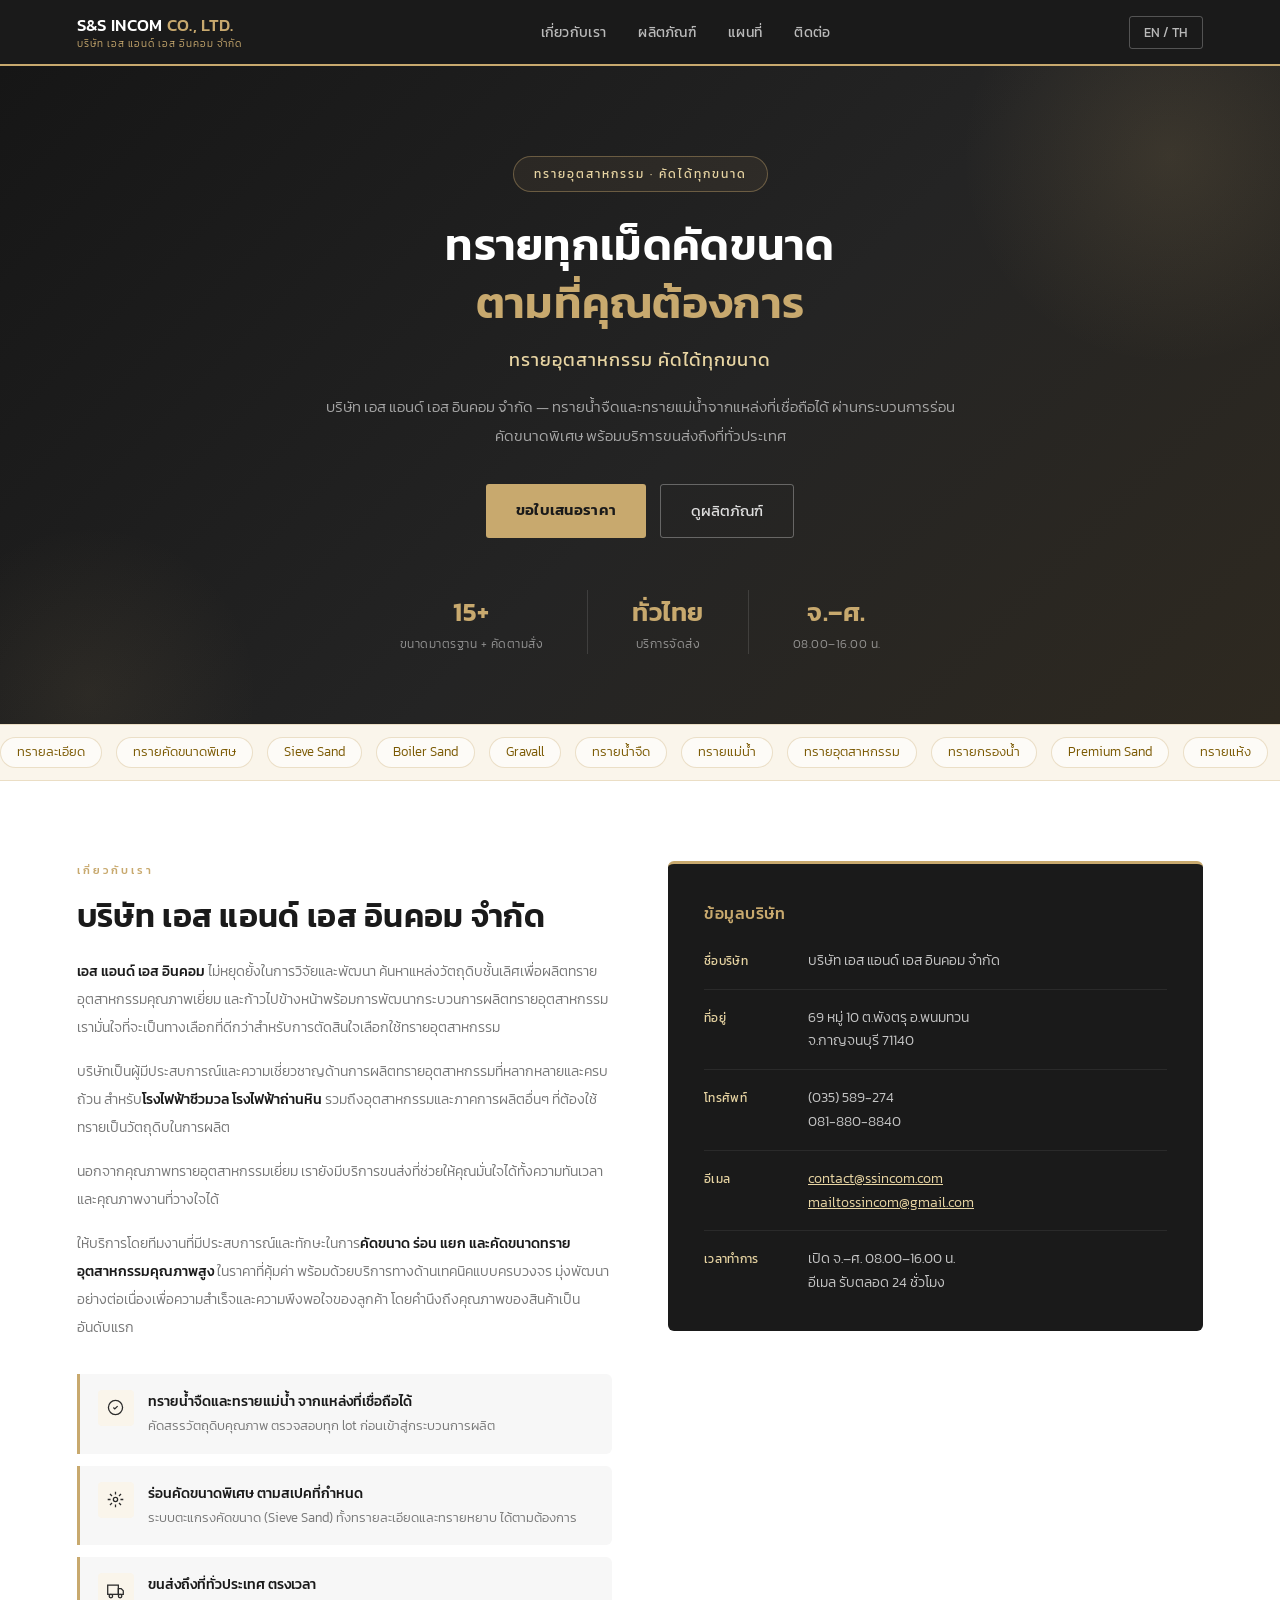
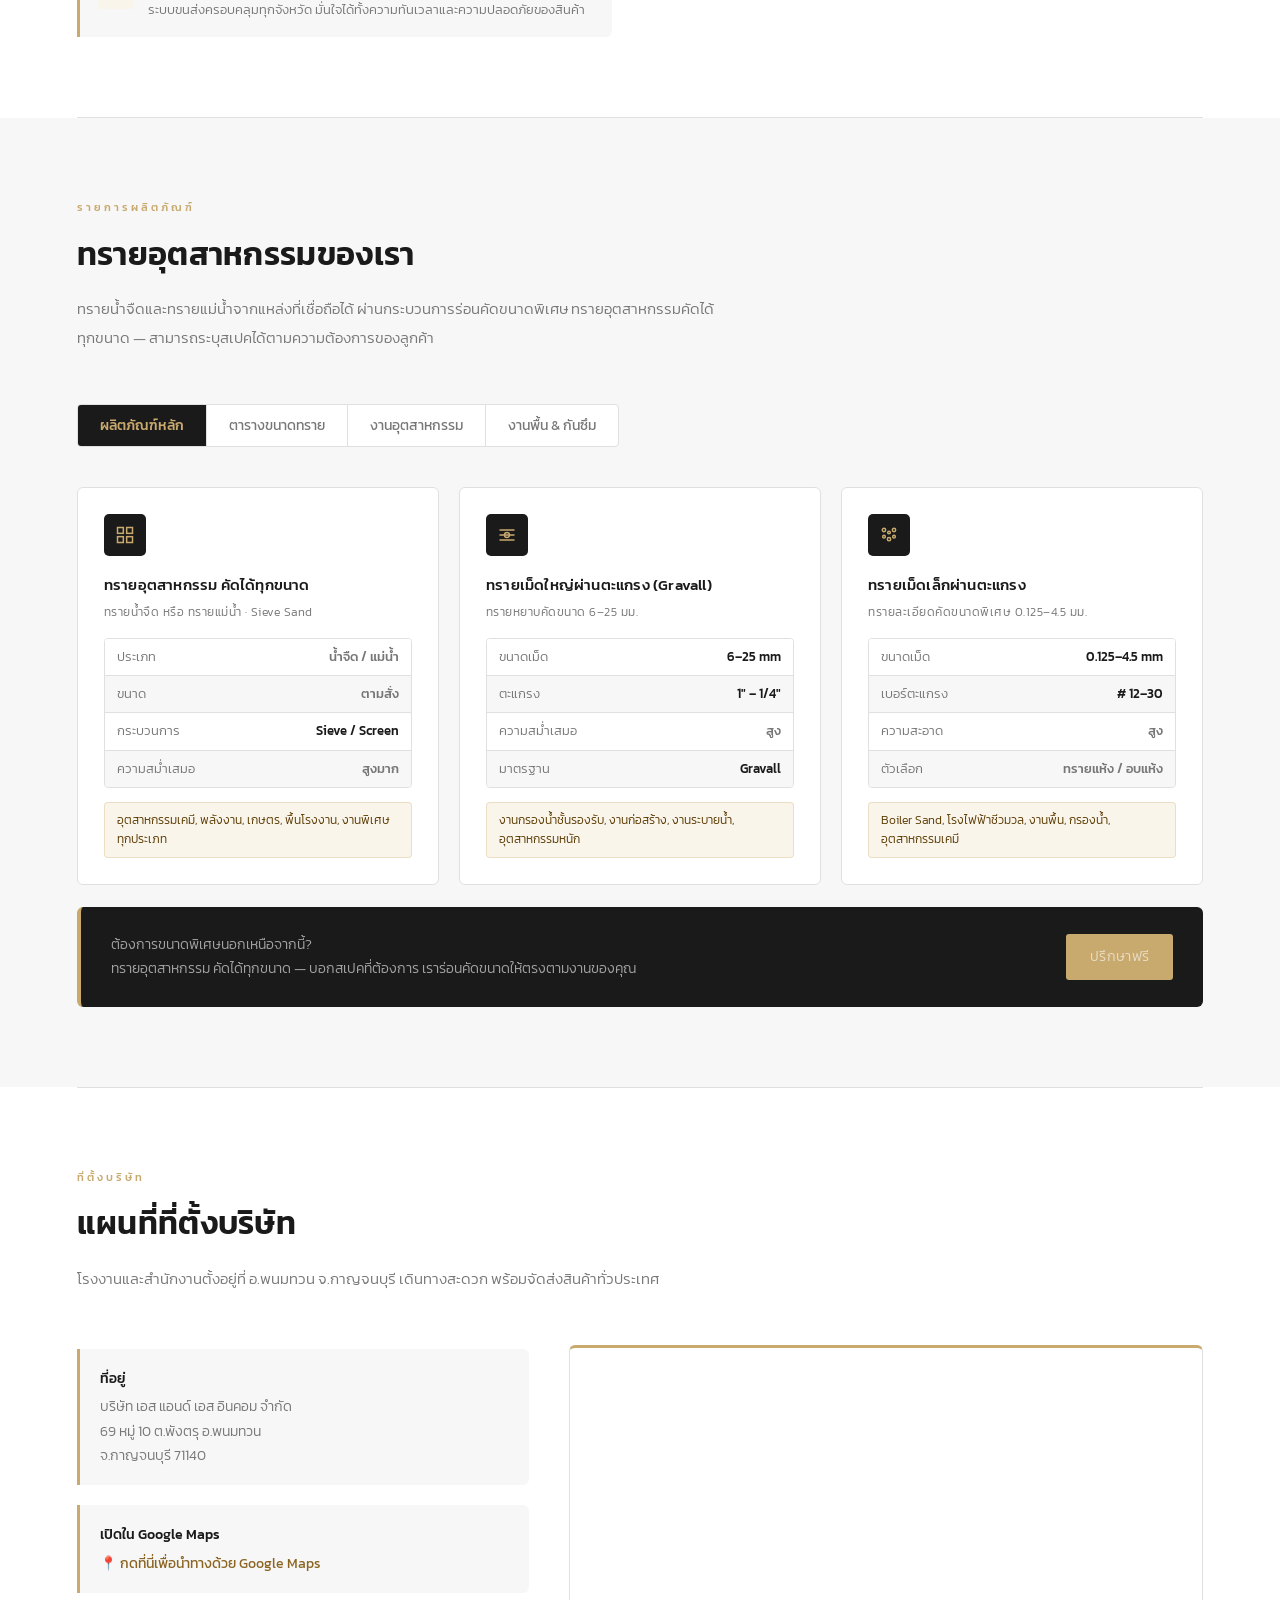
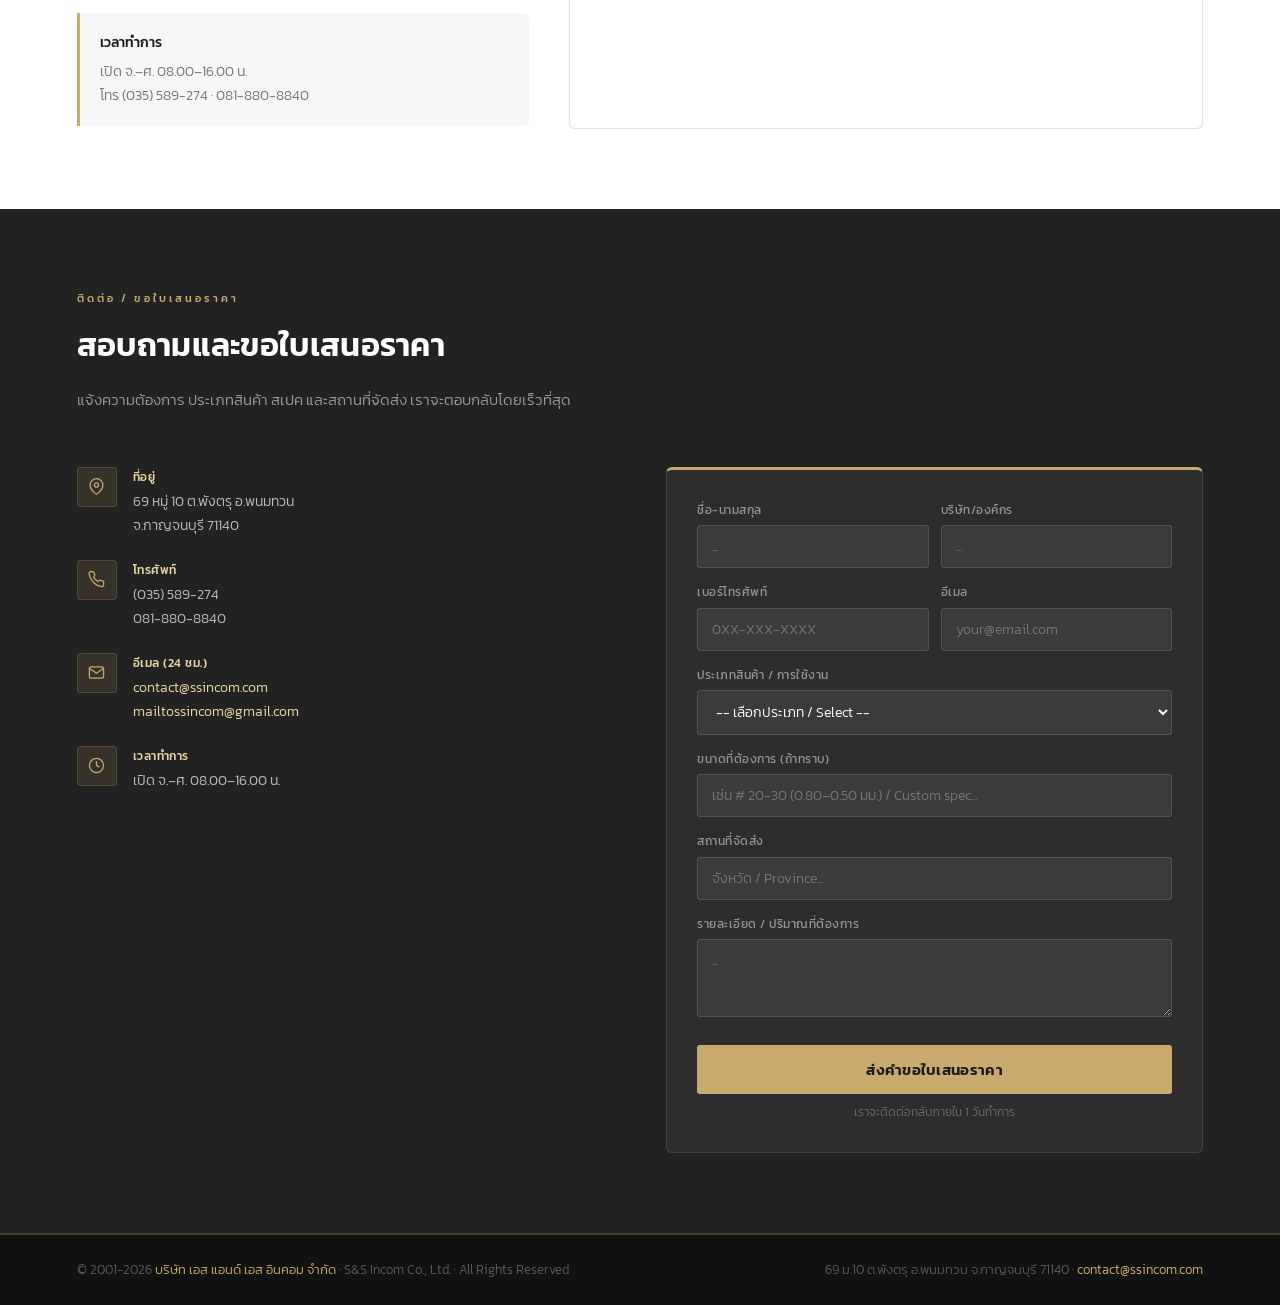
==== commit 46d57e5c: "new landing page ssincom v20260613.1" ====
--- a/index.html
+++ b/index.html
@@ -1,1652 +1,645 @@
-<!doctype html>
-<html class="no-js" lang="">
-
+<!DOCTYPE html>
+<html lang="th">
 <head>
-    <meta charset="utf-8">
-    <meta http-equiv="x-ua-compatible" content="ie=edge">
-    <title>ssincom.com</title>
-    <meta name="description" content="">
-    <meta name="viewport" content="width=device-width, initial-scale=1">
-
-    <link href="https://fonts.googleapis.com/css2?family=Open+Sans:wght@400;600;700&display=swap" rel="stylesheet">
-    
-    <link rel="shortcut icon" href="[data-uri]" />
-
-    <style>
-        * {
-            box-sizing: border-box;
-            margin: 0;
-        }
-        html {
-            font-size: 10px;
-            font-family: 'Open Sans', sans-serif;
-            color: #1d2a3b;
-        }
-        .container {
-            max-width: 960px;
-            margin: 0 auto;
-        }
-        .container.card {
-            margin-top: 12.3rem;
-            background-color: #ffffff;
-            border-radius: 10px;
-            box-shadow: -5px -4px 47px 3px rgba(198, 198, 198, 0.3);
-            text-align: center;
-            padding: 3.6rem;
-            /* padding-bottom: 3.6rem; */
-        }
-        .title-main {
-            font-size: 3.6rem;
-            font-weight: 700;
-            margin-top: 0;
-            margin-bottom: 2.1rem;
-        }
-        .main-image svg {
-            max-width: 61rem;
-            margin-bottom: 2rem;
-        }
-
-        .subheading{
-            font-size: 1.6rem;
-            font-weight: 600;
-            margin-bottom: 3rem;
-        }
-
-        .card .text {
-            font-size: 13px;
-            letter-spacing: 0.26px;
-
-        }
-        footer {
-            color: #b1b1b1;
-            font-size: 12px;
-            display: flex;
-            justify-content: space-between;
-            align-items: center;
-            padding-top: 1.7rem;
-        }
-        footer .logo svg {
-            width: 145px;
-            padding-left: 11px;
-        }
-        footer .left-side {
-            display: flex;
-            align-items: center;
-        }
-        /* Medias */
-        @media screen and (max-width: 1024px){
-            .container {max-width: 90%;}
-        @media screen and (max-width: 768px){
-            html {font-size: 7px;}
-            .container {
-                max-width: 90%;}
-            .container.card {margin-top: 6rem;}
-            .card .text { font-size: 1.6rem;}
-        } 
-        @media screen and (max-width: 480px){
-            html {font-size: 5.7px;}
-            .container {max-width: 95%;}
-            .title-main {font-size: 6.6vw;}
-            /* .container.card {margin-top: 2rem;} */
-            .subheading{font-size: 13px;}
-            .card .text { font-size: 12px;}
-            footer {flex-direction: column;}
-        } 
-        }
-    </style>
-
+<meta charset="UTF-8">
+<meta name="viewport" content="width=device-width, initial-scale=1.0">
+<title>S&S Incom Co., Ltd. - ทรายอุตสาหกรรม คัดได้ทุกขนาด</title>
+<meta name="description" content="ทรายอุตสาหกรรม ทรายละเอียด ทรายคัดขนาดพิเศษ Sieve Sand Boiler Sand ทรายน้ำจืด ทรายแม่น้ำ ทรายกรองน้ำ Premium Sand S&S Incom">
+<meta name="keywords" content="ทรายละเอียด ทรายคัดขนาดพิเศษ ทรายคัดขนาดพิเศษผ่านตะแกรง ทรายน้ำจืด ทรายอุตสาหกรรม Sieve Sand Boiler Sand ทรายกรองน้ำ ทรายแม่น้ำคัดขนาด ทรายแห้ง ทรายอบแห้ง ทรายละเอียดคัดขนาด ทรายหยาบคัดขนาด ทรายคัดขนาดพิเศษสำหรับโรงไฟฟ้า Gravall">
+<link rel="preconnect" href="https://fonts.googleapis.com">
+<link rel="preconnect" href="https://fonts.gstatic.com" crossorigin>
+<link href="https://fonts.googleapis.com/css2?family=Kanit:wght@300;400;500;600&display=swap" rel="stylesheet">
+<style>
+*{margin:0;padding:0;box-sizing:border-box}
+:root{
+  --primary:#2b2b2b;
+  --primary-dark:#1a1a1a;
+  --gold:#c8a96e;
+  --gold-light:#e8d5a3;
+  --gold-pale:#faf5eb;
+  --red:#c41e2a;
+  --white:#ffffff;
+  --bg:#ffffff;
+  --surface:#f7f7f7;
+  --border:#e0e0e0;
+  --text:#1a1a1a;
+  --muted:#777777;
+  --dark-section:#222222;
+}
+html{scroll-behavior:smooth}
+body{font-family:'Kanit',sans-serif;background:var(--bg);color:var(--text);font-size:15px;line-height:1.7;font-weight:400}
+
+/* NAV */
+nav{background:var(--primary-dark);padding:0 6%;display:flex;align-items:center;justify-content:space-between;height:66px;position:sticky;top:0;z-index:100;border-bottom:2px solid var(--gold)}
+.nav-logo{display:flex;align-items:center;gap:12px}
+.nav-logo-text{color:var(--white);font-size:17px;font-weight:500;letter-spacing:0.3px;line-height:1.3}
+.nav-logo-text span{color:var(--gold)}
+.nav-logo-sub{display:block;font-size:10px;color:rgba(255,255,255,0.45);font-weight:300;letter-spacing:1px}
+.nav-links{display:flex;gap:32px;list-style:none}
+.nav-links a{color:rgba(255,255,255,0.7);text-decoration:none;font-size:14px;font-weight:400;transition:color 0.2s;letter-spacing:0.3px}
+.nav-links a:hover{color:var(--gold)}
+.nav-right{display:flex;align-items:center;gap:12px}
+.lang-btn{background:transparent;border:1px solid rgba(255,255,255,0.25);color:rgba(255,255,255,0.7);padding:6px 14px;border-radius:3px;cursor:pointer;font-size:13px;font-family:'Kanit',sans-serif;transition:all 0.2s}
+.lang-btn:hover{border-color:var(--gold);color:var(--gold)}
+
+/* HERO */
+.hero{background:linear-gradient(135deg,#161616 0%,#242424 55%,#2e2920 100%);color:white;padding:90px 6% 70px;position:relative;overflow:hidden;text-align:center}
+.hero-deco{position:absolute;width:420px;height:420px;border-radius:50%;background:radial-gradient(circle,rgba(200,169,110,0.13),transparent 70%);top:-120px;right:-100px;pointer-events:none}
+.hero-deco2{position:absolute;width:340px;height:340px;border-radius:50%;background:radial-gradient(circle,rgba(200,169,110,0.08),transparent 70%);bottom:-140px;left:-80px;pointer-events:none}
+.hero-badge{display:inline-block;border:1px solid rgba(200,169,110,0.4);background:rgba(200,169,110,0.08);color:var(--gold-light);font-size:12px;letter-spacing:2px;padding:7px 20px;border-radius:30px;margin-bottom:24px;font-weight:400}
+.hero h1{font-size:44px;font-weight:600;line-height:1.3;letter-spacing:0.3px;margin-bottom:14px}
+.hero h1 .gold{color:var(--gold)}
+.hero-slogan{font-size:18px;color:var(--gold-light);font-weight:400;letter-spacing:1px;margin-bottom:18px}
+.hero p{max-width:640px;margin:0 auto 34px;color:rgba(255,255,255,0.6);font-size:15px;font-weight:300;line-height:1.9}
+.hero-btns{display:flex;gap:14px;justify-content:center;flex-wrap:wrap;margin-bottom:52px}
+.btn-gold{background:var(--gold);color:var(--primary-dark);padding:13px 30px;border-radius:3px;text-decoration:none;font-weight:600;font-size:15px;letter-spacing:0.3px;transition:opacity 0.2s;display:inline-block}
+.btn-gold:hover{opacity:0.88}
+.btn-ghost{border:1px solid rgba(255,255,255,0.3);color:rgba(255,255,255,0.85);padding:13px 30px;border-radius:3px;text-decoration:none;font-weight:400;font-size:15px;transition:all 0.2s;display:inline-block}
+.btn-ghost:hover{border-color:var(--gold);color:var(--gold)}
+.hero-stats{display:flex;gap:0;justify-content:center;flex-wrap:wrap}
+.stat-item{padding:0 44px;border-right:1px solid rgba(255,255,255,0.12)}
+.stat-item:last-child{border-right:none}
+.stat-num{font-size:26px;font-weight:600;color:var(--gold);letter-spacing:0.5px}
+.stat-label{font-size:12px;color:rgba(255,255,255,0.5);font-weight:300;letter-spacing:0.5px}
+
+/* KEYWORD STRIP */
+.kw-strip{background:var(--gold-pale);border-top:1px solid rgba(200,169,110,0.3);border-bottom:1px solid rgba(200,169,110,0.3);overflow:hidden;padding:12px 0;white-space:nowrap}
+.kw-inner{display:inline-flex;gap:14px;animation:kwscroll 40s linear infinite}
+.kw-item{display:inline-block;font-size:13px;color:#7a5800;font-weight:300;padding:3px 16px;border:1px solid rgba(200,169,110,0.35);border-radius:20px;background:rgba(255,255,255,0.6)}
+@keyframes kwscroll{from{transform:translateX(0)}to{transform:translateX(-50%)}}
+
+/* SECTIONS */
+section{padding:80px 6%}
+.section-eyebrow{font-size:11px;letter-spacing:3px;text-transform:uppercase;color:var(--gold);font-weight:500;margin-bottom:10px}
+h2{font-size:32px;font-weight:600;color:var(--text);margin-bottom:14px;letter-spacing:0.3px}
+.section-lead{color:var(--muted);font-size:15px;max-width:660px;margin-bottom:52px;line-height:1.9;font-weight:300}
+.divider{height:1px;background:var(--border);margin:0 6%}
+
+/* ABOUT */
+.about-section{background:var(--white)}
+.about-grid{display:grid;grid-template-columns:1fr 1fr;gap:56px;align-items:start}
+.about-body{font-size:14px;color:var(--muted);line-height:2;font-weight:300}
+.about-body p{margin-bottom:16px}
+.about-body p:last-child{margin-bottom:0}
+.about-body strong{color:var(--text);font-weight:500}
+.about-highlights{display:grid;gap:12px;margin-top:32px}
+.hl-row{display:flex;gap:14px;align-items:flex-start;padding:16px 18px;background:var(--surface);border-left:3px solid var(--gold);border-radius:0 6px 6px 0}
+.hl-icon{width:36px;height:36px;min-width:36px;background:var(--gold-pale);border-radius:4px;display:flex;align-items:center;justify-content:center}
+.hl-icon svg{width:17px;height:17px;stroke:var(--primary);fill:none;stroke-width:1.8}
+.hl-text h4{font-size:14px;font-weight:500;margin-bottom:2px;color:var(--text)}
+.hl-text p{font-size:13px;color:var(--muted);font-weight:300}
+.info-card{background:var(--primary-dark);border-radius:6px;padding:36px;color:white;border-top:3px solid var(--gold)}
+.info-card h3{font-size:16px;color:var(--gold);margin-bottom:22px;font-weight:500;letter-spacing:0.5px}
+.info-list{list-style:none;display:grid;gap:16px}
+.info-list li{display:flex;gap:14px;font-size:14px;color:rgba(255,255,255,0.75);border-bottom:1px solid rgba(255,255,255,0.07);padding-bottom:16px;font-weight:300}
+.info-list li:last-child{border:none;padding-bottom:0}
+.i-label{color:var(--gold-light);min-width:90px;font-size:12px;letter-spacing:0.3px;font-weight:400;flex-shrink:0;padding-top:2px}
+
+/* PRODUCTS */
+.products-section{background:var(--surface)}
+.prod-tabs{display:flex;gap:0;margin-bottom:40px;border:1px solid var(--border);border-radius:4px;overflow:hidden;width:fit-content;max-width:100%;flex-wrap:wrap;background:var(--white)}
+.prod-tab{padding:10px 22px;border:none;font-size:14px;cursor:pointer;background:transparent;color:var(--muted);transition:all 0.2s;font-family:'Kanit',sans-serif;font-weight:400;border-right:1px solid var(--border)}
+.prod-tab:last-child{border-right:none}
+.prod-tab.active{background:var(--primary-dark);color:var(--gold);font-weight:500}
+.prod-tab:hover:not(.active){background:var(--gold-pale);color:var(--text)}
+.prod-section{display:none}
+.prod-section.active{display:block}
+.core-grid{display:grid;grid-template-columns:repeat(3,1fr);gap:20px}
+.prod-card{background:var(--white);border:1px solid var(--border);border-radius:6px;padding:26px;transition:all 0.25s;cursor:default}
+.prod-card:hover{border-color:var(--gold);box-shadow:0 4px 20px rgba(0,0,0,0.06);transform:translateY(-2px)}
+.prod-card:hover .p-icon{background:var(--gold)}
+.prod-card:hover .p-icon svg{stroke:var(--primary-dark)}
+.p-icon{width:42px;height:42px;background:var(--primary-dark);border-radius:5px;display:flex;align-items:center;justify-content:center;margin-bottom:16px;transition:all 0.25s}
+.p-icon svg{width:20px;height:20px;stroke:var(--gold);fill:none;stroke-width:1.8;transition:stroke 0.25s}
+.prod-card h3{font-size:15px;font-weight:500;margin-bottom:4px;letter-spacing:0.2px}
+.prod-card .sub{font-size:12px;color:var(--muted);margin-bottom:16px;font-weight:300;letter-spacing:0.5px}
+.spec-list{list-style:none;display:grid;gap:0;margin-bottom:14px;border:1px solid var(--border);border-radius:4px;overflow:hidden}
+.spec-list li{display:flex;justify-content:space-between;font-size:13px;padding:7px 12px;border-bottom:1px solid var(--border);background:var(--white);font-weight:300}
+.spec-list li:last-child{border:none}
+.spec-list li:nth-child(even){background:var(--surface)}
+.spec-list li span:first-child{color:var(--muted)}
+.spec-list li span:last-child{font-weight:500;color:var(--text)}
+.use-tag{background:var(--gold-pale);border:1px solid rgba(200,169,110,0.3);border-radius:4px;padding:8px 12px;font-size:12px;color:#5a3a00;font-weight:300;line-height:1.6}
+.app-intro{background:var(--white);border:1px solid var(--border);border-left:3px solid var(--gold);border-radius:0 6px 6px 0;padding:20px 22px;margin-bottom:22px;font-size:14px;color:var(--muted);line-height:1.9;font-weight:300}
+.app-intro strong{color:var(--text);font-weight:500}
+.app-grid{display:grid;grid-template-columns:repeat(3,1fr);gap:14px}
+.app-card{background:var(--white);border:1px solid var(--border);border-radius:6px;padding:20px;transition:border-color 0.2s}
+.app-card:hover{border-color:var(--gold)}
+.app-card h4{font-size:14px;font-weight:500;margin-bottom:6px;color:var(--text)}
+.app-card p{font-size:13px;color:var(--muted);font-weight:300;line-height:1.7}
+.app-tag{display:inline-block;background:var(--gold-pale);color:#7a5800;font-size:11px;padding:2px 9px;border-radius:2px;margin-bottom:9px;font-weight:500;letter-spacing:0.5px;border:1px solid rgba(200,169,110,0.3)}
+.custom-banner{margin-top:22px;background:var(--primary-dark);border-radius:6px;padding:26px 30px;display:flex;align-items:center;justify-content:space-between;gap:20px;flex-wrap:wrap;border-left:4px solid var(--gold)}
+.custom-banner p{color:rgba(255,255,255,0.85);font-size:15px;font-weight:400}
+.custom-banner p strong{color:var(--gold-light);font-weight:500}
+.custom-banner span{font-size:14px;font-weight:300;color:rgba(255,255,255,0.6)}
+
+/* SIZE TABLE */
+.size-table-wrap{background:var(--white);border:1px solid var(--border);border-radius:6px;overflow:hidden;margin-bottom:22px}
+.size-table{width:100%;border-collapse:collapse}
+.size-table thead th{background:var(--primary-dark);color:var(--gold);font-size:13px;font-weight:500;letter-spacing:0.5px;padding:13px 18px;text-align:left;border-bottom:2px solid var(--gold)}
+.size-table tbody td{padding:11px 18px;font-size:13.5px;font-weight:300;color:var(--text);border-bottom:1px solid var(--border)}
+.size-table tbody tr:last-child td{border-bottom:none}
+.size-table tbody tr:nth-child(even){background:var(--surface)}
+.size-table tbody tr:hover{background:var(--gold-pale)}
+.size-cat{display:inline-block;font-size:11px;padding:2px 10px;border-radius:2px;font-weight:500;letter-spacing:0.3px}
+.size-cat.large{background:rgba(196,30,42,0.08);color:var(--red);border:1px solid rgba(196,30,42,0.25)}
+.size-cat.small{background:var(--gold-pale);color:#7a5800;border:1px solid rgba(200,169,110,0.35)}
+.size-cat.fine{background:#eef4ee;color:#3a6b3a;border:1px solid rgba(90,140,90,0.35)}
+.size-mm{font-weight:500;color:var(--text)}
+.size-note{font-size:13px;color:var(--muted);font-weight:300;line-height:1.9;background:var(--gold-pale);border:1px solid rgba(200,169,110,0.3);border-radius:4px;padding:14px 18px}
+.size-note strong{color:#5a3a00;font-weight:500}
+
+/* MAP */
+.map-section{background:var(--white)}
+.map-grid{display:grid;grid-template-columns:1fr 1.4fr;gap:40px;align-items:stretch}
+.map-info{display:flex;flex-direction:column;gap:20px;justify-content:center}
+.map-frame{border:1px solid var(--border);border-radius:6px;overflow:hidden;border-top:3px solid var(--gold);min-height:380px}
+.map-frame iframe{width:100%;height:100%;min-height:380px;border:0;display:block}
+.map-card{background:var(--surface);border-left:3px solid var(--gold);border-radius:0 6px 6px 0;padding:18px 20px}
+.map-card h4{font-size:14px;font-weight:500;margin-bottom:4px}
+.map-card p{font-size:13.5px;color:var(--muted);font-weight:300;line-height:1.8}
+.map-card a{color:#8a6420;text-decoration:none;font-weight:400}
+.map-card a:hover{text-decoration:underline}
+
+/* CONTACT */
+.contact-section{background:var(--dark-section);color:white}
+.contact-section h2{color:white}
+.contact-section .section-lead{color:rgba(255,255,255,0.55)}
+.contact-grid{display:grid;grid-template-columns:1fr 1fr;gap:52px;align-items:start}
+.c-info{display:grid;gap:22px}
+.c-row{display:flex;gap:16px;align-items:flex-start}
+.c-icon{width:40px;height:40px;min-width:40px;background:rgba(200,169,110,0.12);border-radius:4px;display:flex;align-items:center;justify-content:center;border:1px solid rgba(200,169,110,0.2)}
+.c-icon svg{width:17px;height:17px;stroke:var(--gold);fill:none;stroke-width:1.8}
+.c-row h4{font-size:12px;font-weight:500;color:var(--gold-light);margin-bottom:3px;letter-spacing:0.5px;text-transform:uppercase}
+.c-row p{font-size:14px;color:rgba(255,255,255,0.7);font-weight:300;line-height:1.7}
+.c-row a{color:var(--gold-light);text-decoration:none}
+.c-row a:hover{text-decoration:underline}
+.c-form{background:rgba(255,255,255,0.05);border:1px solid rgba(255,255,255,0.1);border-radius:6px;padding:30px;border-top:3px solid var(--gold)}
+.fg{margin-bottom:14px}
+.fg label{display:block;font-size:12px;color:rgba(255,255,255,0.5);margin-bottom:5px;letter-spacing:0.5px;font-weight:400}
+.fg input,.fg select,.fg textarea{width:100%;background:rgba(255,255,255,0.07);border:1px solid rgba(255,255,255,0.12);border-radius:3px;padding:10px 14px;color:white;font-size:14px;font-family:'Kanit',sans-serif;font-weight:300;outline:none;transition:border-color 0.2s}
+.fg input:focus,.fg select:focus,.fg textarea:focus{border-color:var(--gold)}
+.fg select option{background:#222;color:white}
+.fg textarea{resize:vertical;min-height:78px}
+.fg-row{display:grid;grid-template-columns:1fr 1fr;gap:12px}
+.btn-submit{width:100%;background:var(--gold);color:var(--primary-dark);border:none;padding:13px;border-radius:3px;font-weight:600;font-size:15px;cursor:pointer;transition:opacity 0.2s;margin-top:6px;font-family:'Kanit',sans-serif;letter-spacing:0.3px}
+.btn-submit:hover{opacity:0.88}
+.form-note{font-size:12px;color:rgba(255,255,255,0.3);margin-top:8px;text-align:center;font-weight:300}
+.success-msg{display:none;text-align:center;padding:28px;color:var(--gold-light);font-size:15px;line-height:2}
+
+footer{background:#111;padding:24px 6%;display:flex;justify-content:space-between;align-items:center;flex-wrap:wrap;gap:10px;border-top:2px solid rgba(200,169,110,0.3)}
+footer p{color:rgba(255,255,255,0.3);font-size:13px;font-weight:300}
+
+/* LANG */
+.th{display:block}.en{display:none}
+body.lang-en .th{display:none}
+body.lang-en .en{display:block}
+.th-i{display:inline}.en-i{display:none}
+body.lang-en .th-i{display:none}
+body.lang-en .en-i{display:inline}
+
+/* RESPONSIVE */
+@media(max-width:900px){
+  .nav-links{display:none}
+  .hero h1{font-size:32px}
+  .about-grid,.contact-grid,.map-grid{grid-template-columns:1fr}
+  .core-grid,.app-grid{grid-template-columns:1fr 1fr}
+  .stat-item{padding:0 22px}
+}
+@media(max-width:600px){
+  .core-grid,.app-grid{grid-template-columns:1fr}
+  .hero h1{font-size:27px}
+  section{padding:60px 5%}
+  .size-table thead th,.size-table tbody td{padding:9px 10px;font-size:12.5px}
+}
+</style>
 </head>
-
 <body>
-    <section id="default-card" class="default-card">
-        <div class="container card">
-            <h1 class="title-main">ssincom.com</h1>
-            <p class="subheading">Something amazing will be constructed here...</p>
-            <div class="main-image">
-                <svg version="1.1" xmlns="http://www.w3.org/2000/svg" xmlns:xlink="http://www.w3.org/1999/xlink" x="0px"
-                    y="0px" viewBox=" 0 90 500 260"  xml:space="preserve">
-                    <style type="text/css">
-                        .st0 {
-                            fill: #FFFFFF;
-                        }
-
-                        .st1 {
-                            fill: #6CDD6C;
-                        }
-
-                        .st2 {
-                            fill: #50AA50;
-                        }
-
-                        .st3 {
-                            fill: #106797;
-                        }
-
-                        .st4 {
-                            fill-rule: evenodd;
-                            clip-rule: evenodd;
-                            fill: #A3D5E9;
-                        }
-
-                        .st5 {
-                            fill-rule: evenodd;
-                            clip-rule: evenodd;
-                            fill: #106797;
-                        }
-
-                        .st6 {
-                            fill: #A3D5E9;
-                        }
-
-                        .st7 {
-                            fill: #405B91;
-                        }
-
-                        .st8 {
-                            fill: #B6D0FB;
-                        }
-
-                        .st9 {
-                            fill: #8AB436;
-                        }
-
-                        .st10 {
-                            fill: #C1E9F4;
-                        }
-
-                        .st11 {
-                            fill: #415B91;
-                        }
-                    </style>
-                    <g id="BACKGROUND">
-                        <rect class="st0" width="500" height="500" />
-                    </g>
-                    <g id="OBJECTS">
-                        <g>
-                            <g>
-                                <g>
-                                    <g>
-                                        <path class="st1" d="M317.7,334.6c-0.5-1.6-1.8-3.1-3.5-3.6s-4,0.3-4.5,1.9c-1.6-1.2-4.1-0.3-5.4,1.2c-2.1,2.4-0.5,6.4-0.1,6.6
-                                                        c0.4,0.3,1.4,0.2,1.4,0.2l15.7-0.1c0,0,2.9-0.2,4.2-0.7c2.7-1,4.5-5.1,2.8-7.2c-1.2-1.4-3.5-1.7-5.4-1.2
-                                                        C320.9,332.4,319.1,333.4,317.7,334.6" />
-                                    </g>
-                                    <g>
-                                        <path class="st2"
-                                            d="M305.3,341.5c-0.4,0-1.1,0-1.5-0.3c-0.6-0.5-2.2-4.7,0-7.3c0.9-1.1,2.3-1.8,3.7-2c0.7-0.1,1.3,0,1.9,0.3
-                                                        c0.3-0.5,0.9-1,1.5-1.3c1-0.5,2.3-0.6,3.4-0.3c1.6,0.5,2.9,1.6,3.6,3.2c1.5-1.1,3.2-2,4.8-2.4c1.9-0.5,4.5-0.3,5.9,1.4
-                                                        c0.8,1,1,2.4,0.5,4c-0.6,1.8-2,3.4-3.5,4c-1.4,0.5-4.2,0.7-4.4,0.7l-15.7,0.1C305.4,341.5,305.4,341.5,305.3,341.5z
-                                                         M307.9,332.8c-0.1,0-0.2,0-0.3,0c-1,0.1-2.2,0.7-3,1.6c-1.8,2.1-0.5,5.7-0.2,6c0.1,0,0.6,0.1,1,0.1l15.7-0.1
-                                                        c0,0,2.8-0.2,4-0.6c1.2-0.4,2.4-1.8,2.9-3.3c0.4-1.3,0.3-2.4-0.3-3.2c-1.1-1.3-3.3-1.5-4.8-1c-1.6,0.5-3.4,1.4-5,2.7
-                                                        c-0.1,0.1-0.3,0.1-0.5,0.1c-0.2,0-0.3-0.2-0.4-0.3c-0.6-1.6-1.7-2.9-3.2-3.3c-0.8-0.2-1.8-0.2-2.6,0.2
-                                                        c-0.7,0.3-1.1,0.8-1.3,1.3c-0.1,0.1-0.2,0.3-0.3,0.3c-0.2,0-0.3,0-0.5-0.1C308.9,332.9,308.4,332.8,307.9,332.8z" />
-                                    </g>
-                                </g>
-                                <g>
-                                    <g>
-                                        <g>
-                                            <path class="st2" d="M301.1,334.1c-0.4,0.8-0.6,1.6-0.5,2.5c0.1,0.4,0.8,0.4,0.8,0c-0.1-0.8,0-1.5,0.4-2.2
-                                                            C302,334,301.4,333.7,301.1,334.1L301.1,334.1z" />
-                                        </g>
-                                    </g>
-                                </g>
-                                <g>
-                                    <g>
-                                        <g>
-                                            <path class="st2" d="M298.9,334.6c-0.2,0.8-0.3,1.6-0.1,2.4c0.1,0.4,0.9,0.3,0.8-0.2c-0.2-0.7-0.1-1.3,0.1-2
-                                                            C299.8,334.4,299,334.2,298.9,334.6L298.9,334.6z" />
-                                        </g>
-                                    </g>
-                                </g>
-                                <g>
-                                    <g>
-                                        <g>
-                                            <path class="st2"
-                                                d="M303.2,333.2c0.5,0,0.5-0.7,0-0.7C302.7,332.5,302.7,333.2,303.2,333.2L303.2,333.2z" />
-                                        </g>
-                                    </g>
-                                </g>
-                                <g>
-                                    <g>
-                                        <g>
-                                            <path class="st2" d="M305.4,336.6c0,0.2,0,0.4,0,0.6c0,0.5,0.8,0.5,0.8,0c0-0.2,0-0.4,0-0.6
-                                                            C306.2,336.2,305.4,336.2,305.4,336.6L305.4,336.6z" />
-                                        </g>
-                                    </g>
-                                </g>
-                                <g>
-                                    <g>
-                                        <g>
-                                            <path class="st2" d="M318.6,337.7c0,0.1,0,0.2,0,0.3c0,0.5,0.8,0.5,0.8,0c0-0.1,0-0.2,0-0.3
-                                                            C319.4,337.2,318.6,337.2,318.6,337.7L318.6,337.7z" />
-                                        </g>
-                                    </g>
-                                </g>
-                                <g>
-                                    <g>
-                                        <g>
-                                            <path class="st2" d="M317.1,336.9c0.1,0.1,0.1,0.1,0.2,0.2c0.4,0.3,0.9-0.2,0.5-0.5c-0.1-0.1-0.1-0.1-0.2-0.2
-                                                            C317.3,336,316.8,336.5,317.1,336.9L317.1,336.9z" />
-                                        </g>
-                                    </g>
-                                </g>
-                            </g>
-                            <g>
-                                <path class="st3" d="M96.1,319.2H69.8c-0.6,0-1-0.5-1-1c0-0.6,0.5-1,1-1h26.3c0.6,0,1,0.5,1,1C97.2,318.8,96.7,319.2,96.1,319.2z
-                                                " />
-                            </g>
-                            <g>
-                                <g>
-                                    <path class="st0" d="M328,227.9h-0.8c0-0.6-0.5-1.1-1.1-1.1s-1.1,0.5-1.1,1.1h-0.8c0-1,0.8-1.9,1.9-1.9
-                                                    C327.1,226,328,226.9,328,227.9z" />
-                                </g>
-                            </g>
-                            <g>
-                                <g>
-                                    <path class="st0" d="M330.6,184.1h-0.8c0-0.6-0.5-1.1-1.1-1.1c-0.6,0-1.1,0.5-1.1,1.1h-0.8c0-1,0.8-1.9,1.9-1.9
-                                                    C329.8,182.2,330.6,183.1,330.6,184.1z" />
-                                </g>
-                            </g>
-                            <g>
-                                <g>
-                                    <g>
-                                        <path class="st3"
-                                            d="M237,336.3h-35.8l0.6-1.4c2.3-5.6,2.6-10.3,2.2-15.8L204,318l30.2-0.1l0,1c0,3.5,1,11.5,2.4,16L237,336.3z
-                                                         M204.3,334.2h29.9c-1.2-4.4-1.9-10.6-2.1-14.3l-25.9,0.1C206.5,324.9,206.2,329.2,204.3,334.2z" />
-                                    </g>
-                                </g>
-                            </g>
-                            <g>
-                                <g>
-                                    <g>
-                                        <path class="st3" d="M191,319.9c-27.2,0-49.2-0.1-50.1-0.5c-2.3-0.8-5.4-4.1-5.4-6.3c-0.1-5-0.3-11.7-0.5-19.5
-                                                        c-0.7-23.5-1.8-55.8-0.4-73.6c0.2-3.3,2.9-5.8,6.1-5.8c0,0,0.1,0,0.1,0l156.6,0.2c3.3,0.1,6,2.7,6,6.1
-                                                        c0.1,5.2,0.3,10.5,0.5,15.9c0.7,22.6,1.5,46-1,68.1c-0.1,0.9-0.1,1.8-0.2,2.8c-0.2,4.6-0.5,10.4-6.4,11.6
-                                                        C293.2,319.5,235.2,319.9,191,319.9z M140.6,215.9c-2.4,0-4.3,1.8-4.5,4.2c-1.3,17.8-0.3,49.9,0.4,73.4
-                                                        c0.2,7.8,0.5,14.6,0.5,19.5c0,1.4,2.4,4.1,4.3,4.8c3.3,0.7,150.6,0.2,154.4-0.5c4.7-0.9,4.9-5.6,5.1-10c0-1,0.1-2,0.2-2.9
-                                                        c2.5-22,1.7-45.3,1-67.8c-0.2-5.4-0.3-10.7-0.5-15.9c-0.1-2.5-2-4.4-4.4-4.5L140.6,215.9C140.6,215.9,140.6,215.9,140.6,215.9z
-                                                        " />
-                                    </g>
-                                </g>
-                            </g>
-                            <g>
-                                <g>
-                                    <path class="st4"
-                                        d="M292.9,219.8l-147.6-0.2c-2.7,0-4.9,1.8-5.1,4.2c-1.7,19.8,0.6,61,0.9,77.6c0,1.6,2.7,4,4.6,4.6
-                                                    c2.2,0.7,142.5,0.2,145.9-0.4c6.2-1.1,5.1-7.4,5.6-11.4c2.9-22.8,1.1-47.6,0.5-69.9C297.8,221.8,295.6,219.9,292.9,219.8z" />
-                                </g>
-                            </g>
-                            <g>
-                                <g>
-                                    <g>
-                                        <path class="st3" d="M249.8,342h-61.4c-2.4,0-3.7-1.9-3.7-3.8c0-1.9,1.3-3.8,3.7-3.8h61.4c2.4,0,3.7,1.9,3.7,3.8
-                                                        C253.6,340,252.3,342,249.8,342z M188.4,336c-1.6,0-2,1.3-2,2.1c0,0.8,0.4,2.1,2,2.1h61.4c1.6,0,2-1.3,2-2.1
-                                                        c0-0.8-0.4-2.1-2-2.1H188.4z" />
-                                    </g>
-                                </g>
-                            </g>
-                            <g>
-                                <g>
-                                    <g>
-                                        <g>
-                                            <g>
-                                                <path class="st5" d="M145.7,312C145.3,312,145.3,312,145.7,312" />
-                                            </g>
-                                        </g>
-                                    </g>
-                                    <g>
-                                        <g>
-                                            <g>
-                                                <g>
-                                                    <path class="st3"
-                                                        d="M145.7,314.1c2.8,0,2.8-4.3,0-4.3C142.9,309.8,142.9,314.1,145.7,314.1L145.7,314.1z" />
-                                                </g>
-                                            </g>
-                                        </g>
-                                    </g>
-                                </g>
-                                <g>
-                                    <g>
-                                        <g>
-                                            <g>
-                                                <path class="st5" d="M154.3,312C154,312,154,312,154.3,312" />
-                                            </g>
-                                        </g>
-                                    </g>
-                                    <g>
-                                        <g>
-                                            <g>
-                                                <g>
-                                                    <path class="st3"
-                                                        d="M154.3,314.1c2.8,0,2.8-4.3,0-4.3C151.6,309.8,151.6,314.1,154.3,314.1L154.3,314.1z" />
-                                                </g>
-                                            </g>
-                                        </g>
-                                    </g>
-                                </g>
-                                <g>
-                                    <g>
-                                        <g>
-                                            <g>
-                                                <path class="st5" d="M163,312C162.6,312,162.6,312,163,312" />
-                                            </g>
-                                        </g>
-                                    </g>
-                                    <g>
-                                        <g>
-                                            <g>
-                                                <g>
-                                                    <path class="st3"
-                                                        d="M163,314.1c2.8,0,2.8-4.3,0-4.3C160.2,309.8,160.2,314.1,163,314.1L163,314.1z" />
-                                                </g>
-                                            </g>
-                                        </g>
-                                    </g>
-                                </g>
-                            </g>
-                            <g>
-                                <g>
-                                    <g>
-                                        <g>
-                                            <path class="st5" d="M219.1,217.6C219,217.6,219,217.6,219.1,217.6" />
-                                        </g>
-                                    </g>
-                                </g>
-                                <g>
-                                    <g>
-                                        <g>
-                                            <g>
-                                                <path class="st3"
-                                                    d="M219.1,218.6c1.3,0,1.3-2,0-2C217.8,216.6,217.8,218.6,219.1,218.6L219.1,218.6z" />
-                                            </g>
-                                        </g>
-                                    </g>
-                                </g>
-                            </g>
-                            <g>
-                                <g>
-                                    <polygon class="st6"
-                                        points="392.3,337.9 371.2,337.9 379.3,311.2 384.2,311.2 				" />
-                                </g>
-                                <g>
-                                    <rect x="369.4" y="337.9" class="st6" width="24.7" height="3.1" />
-                                </g>
-                                <g>
-                                    <polygon class="st3"
-                                        points="373.2,331.2 371.2,337.9 392.3,337.9 390.3,331.2 				" />
-                                </g>
-                                <g>
-                                    <polygon class="st3"
-                                        points="375.2,324.5 388.2,324.5 386.2,317.8 377.3,317.8 				" />
-                                </g>
-                            </g>
-                            <g id="XMLID_11_">
-                                <g id="XMLID_493_">
-                                    <path class="st6"
-                                        d="M401,340.8h4.7v-18.2h24.1v18.2h4.7v-18.2h5v-14.5h-4v-1.3h-6.8v1.3h-21.4v-1.3h-6.8v1.3h-4.4v14.5h4.9
-                                                    V340.8z M437.9,309.6L437.9,309.6l-2.9,11.5h-5.2l2.9-11.5H437.9z M424.4,321.1h-5.2l2.9-11.5h5.2L424.4,321.1z M413.9,321.1
-                                                    h-5.2l2.9-11.5h5.2L413.9,321.1z M401,309.6h5.2l-2.9,11.5h-5.2L401,309.6z" />
-                                </g>
-                            </g>
-                            <g>
-                                <g>
-                                    <g>
-                                        <path class="st6" d="M170,163.1l1.4-1.4c0.3-0.3,0.3-0.7,0-1l-1.2-1.2c-0.3-0.3-0.4-0.8-0.2-1.2l1-2.4c0.1-0.4,0.5-0.7,0.9-0.7
-                                                        h1.7c0.4,0,0.7-0.3,0.7-0.7v-2c0-0.4-0.3-0.7-0.7-0.7H172c-0.4,0-0.8-0.3-0.9-0.7l-1-2.4c-0.2-0.4-0.1-0.9,0.2-1.2l1.2-1.2
-                                                        c0.3-0.3,0.3-0.7,0-1l-1.4-1.4c-0.3-0.3-0.7-0.3-1,0l-1.2,1.2c-0.3,0.3-0.8,0.4-1.2,0.2l-2.4-1c-0.4-0.1-0.7-0.5-0.7-0.9v-1.7
-                                                        c0-0.4-0.3-0.7-0.7-0.7h-2c-0.4,0-0.7,0.3-0.7,0.7v1.7c0,0.4-0.3,0.8-0.7,0.9l-2.4,1c-0.4,0.2-0.9,0.1-1.2-0.2l-1.2-1.2
-                                                        c-0.3-0.3-0.7-0.3-1,0l-1.4,1.4c-0.3,0.3-0.3,0.7,0,1l1.2,1.2c0.3,0.3,0.4,0.8,0.2,1.2l-1,2.4c-0.1,0.4-0.5,0.7-0.9,0.7h-1.7
-                                                        c-0.4,0-0.7,0.3-0.7,0.7v2c0,0.4,0.3,0.7,0.7,0.7h1.7c0.4,0,0.8,0.3,0.9,0.7l1,2.4c0.2,0.4,0.1,0.9-0.2,1.2l-1.2,1.2
-                                                        c-0.3,0.3-0.3,0.7,0,1l1.4,1.4c0.3,0.3,0.7,0.3,1,0l1.2-1.2c0.3-0.3,0.8-0.4,1.2-0.2l2.4,1c0.4,0.1,0.7,0.5,0.7,0.9v1.7
-                                                        c0,0.4,0.3,0.7,0.7,0.7h2c0.4,0,0.7-0.3,0.7-0.7v-1.7c0-0.4,0.3-0.8,0.7-0.9l2.4-1c0.4-0.2,0.9-0.1,1.2,0.2l1.2,1.2
-                                                        C169.3,163.3,169.8,163.3,170,163.1z M161.8,159.2c-3.2,0-5.8-2.6-5.8-5.8c0-3.2,2.6-5.8,5.8-5.8c3.2,0,5.8,2.6,5.8,5.8
-                                                        C167.6,156.6,165,159.2,161.8,159.2z" />
-                                    </g>
-                                </g>
-                                <g>
-                                    <g>
-                                        <path class="st6" d="M183.5,168.6l-0.4-1.2c-0.1-0.2-0.3-0.4-0.6-0.3l-1,0.3c-0.2,0.1-0.5,0-0.7-0.3l-1-1.3
-                                                        c-0.2-0.2-0.2-0.5-0.1-0.7l0.5-0.9c0.1-0.2,0-0.5-0.2-0.6L179,163c-0.2-0.1-0.5,0-0.6,0.2l-0.5,0.9c-0.1,0.2-0.4,0.4-0.7,0.3
-                                                        l-1.6-0.2c-0.2,0-0.5-0.2-0.6-0.4l-0.3-1c-0.1-0.2-0.3-0.4-0.6-0.3l-1.2,0.4c-0.2,0.1-0.4,0.3-0.3,0.6l0.3,1
-                                                        c0.1,0.2,0,0.5-0.3,0.7l-1.3,1c-0.2,0.2-0.5,0.2-0.7,0.1l-0.9-0.5c-0.2-0.1-0.5,0-0.6,0.2l-0.6,1.1c-0.1,0.2,0,0.5,0.2,0.6
-                                                        l0.9,0.5c0.2,0.1,0.4,0.4,0.3,0.7l-0.2,1.6c0,0.2-0.2,0.5-0.4,0.6l-1,0.3c-0.2,0.1-0.4,0.3-0.3,0.6l0.4,1.2
-                                                        c0.1,0.2,0.3,0.4,0.6,0.3l1-0.3c0.2-0.1,0.5,0,0.7,0.2l1,1.3c0.2,0.2,0.2,0.5,0.1,0.7l-0.5,0.9c-0.1,0.2,0,0.5,0.2,0.6l1.1,0.6
-                                                        c0.2,0.1,0.5,0,0.6-0.2l0.5-0.9c0.1-0.2,0.4-0.4,0.7-0.3l1.6,0.2c0.3,0,0.5,0.2,0.6,0.4l0.3,1c0.1,0.2,0.3,0.4,0.6,0.3l1.2-0.4
-                                                        c0.2-0.1,0.4-0.3,0.3-0.6l-0.3-1c-0.1-0.2,0-0.5,0.2-0.7l1.3-1c0.2-0.2,0.5-0.2,0.7-0.1l0.9,0.5c0.2,0.1,0.5,0,0.6-0.2l0.6-1.1
-                                                        c0.1-0.2,0-0.5-0.2-0.6l-0.9-0.5c-0.2-0.1-0.4-0.4-0.3-0.7l0.2-1.6c0-0.2,0.2-0.5,0.4-0.6l1-0.3
-                                                        C183.4,169,183.6,168.8,183.5,168.6z M179,171.9c-0.9,1.8-3.1,2.4-4.9,1.5c-1.8-0.9-2.4-3.1-1.5-4.9c0.9-1.8,3.1-2.4,4.9-1.5
-                                                        C179.3,168,179.9,170.2,179,171.9z" />
-                                    </g>
-                                </g>
-                            </g>
-                            <g>
-                                <path class="st3" d="M242.4,191.3h-32.6c-0.6,0-1-0.5-1-1c0-0.6,0.5-1,1-1h32.6c0.6,0,1,0.5,1,1
-                                                C243.4,190.9,243,191.3,242.4,191.3z" />
-                            </g>
-                            <g>
-                                <path class="st3" d="M176,206.1h-52.7c-0.6,0-1-0.5-1-1c0-0.6,0.5-1,1-1H176c0.6,0,1,0.5,1,1C177.1,205.7,176.6,206.1,176,206.1z
-                                                " />
-                            </g>
-                            <g>
-                                <path class="st3" d="M428.5,234.2h-52.7c-0.6,0-1-0.5-1-1c0-0.6,0.5-1,1-1h52.7c0.6,0,1,0.5,1,1
-                                                C429.5,233.7,429.1,234.2,428.5,234.2z" />
-                            </g>
-                            <g>
-                                <path class="st3"
-                                    d="M449.2,343H50.8c-0.6,0-1-0.5-1-1c0-0.6,0.5-1,1-1h398.4c0.6,0,1,0.5,1,1C450.2,342.5,449.8,343,449.2,343z" />
-                            </g>
-                            <g>
-                                <g>
-                                    <g>
-                                        <path class="st6"
-                                            d="M303.1,178.3c-2.2,0-4.3,0.9-5.9,2.4c-2.7,2.7-3.2,6.9-1.3,10.1l0.1,0.2l-8.5,8.5c0,0-0.4,0.4-0.4,1
-                                                        c0,0.4,0.2,0.9,0.6,1.3c0.5,0.5,0.9,0.7,1.4,0.7c0.6,0,1-0.3,1-0.3l8.4-8.5l0.2,0.1c1.3,0.8,2.7,1.1,4.2,1.1
-                                                        c2.2,0,4.3-0.9,5.9-2.4c3.3-3.3,3.3-8.6,0-11.8C307.4,179.2,305.3,178.3,303.1,178.3z M303.1,192.5c-3.2,0-5.9-2.6-5.9-5.9
-                                                        c0-3.2,2.6-5.9,5.9-5.9l0,0c3.2,0,5.9,2.6,5.9,5.9C308.9,189.9,306.3,192.5,303.1,192.5z" />
-                                    </g>
-                                </g>
-                                <g>
-                                    <g>
-                                        <path class="st6" d="M300,187.9h6.1v-1.6H300V187.9z" />
-                                    </g>
-                                </g>
-                            </g>
-                            <g>
-                                <g>
-                                    <path class="st3" d="M147.7,341.1c-0.6,0-1-0.5-1-1v-79.9c0-0.6,0.5-1,1-1c0.6,0,1,0.5,1,1V340
-                                                    C148.8,340.6,148.3,341.1,147.7,341.1z" />
-                                </g>
-                                <g>
-                                    <path class="st3" d="M166.3,341.1c-0.6,0-1-0.5-1-1v-79.9c0-0.6,0.5-1,1-1c0.6,0,1,0.5,1,1V340
-                                                    C167.3,340.6,166.9,341.1,166.3,341.1z" />
-                                </g>
-                                <g>
-                                    <path class="st3"
-                                        d="M166.3,266.7h-18.6c-0.6,0-1-0.5-1-1s0.5-1,1-1h18.6c0.6,0,1,0.5,1,1S166.9,266.7,166.3,266.7z" />
-                                </g>
-                                <g>
-                                    <path class="st3" d="M166.3,275.8h-18.6c-0.6,0-1-0.5-1-1c0-0.6,0.5-1,1-1h18.6c0.6,0,1,0.5,1,1
-                                                    C167.3,275.3,166.9,275.8,166.3,275.8z" />
-                                </g>
-                                <g>
-                                    <path class="st3" d="M166.3,284.9h-18.6c-0.6,0-1-0.5-1-1c0-0.6,0.5-1,1-1h18.6c0.6,0,1,0.5,1,1
-                                                    C167.3,284.4,166.9,284.9,166.3,284.9z" />
-                                </g>
-                                <g>
-                                    <path class="st3" d="M166.3,294h-18.6c-0.6,0-1-0.5-1-1c0-0.6,0.5-1,1-1h18.6c0.6,0,1,0.5,1,1C167.3,293.6,166.9,294,166.3,294z
-                                                    " />
-                                </g>
-                                <g>
-                                    <path class="st3" d="M166.3,303.2h-18.6c-0.6,0-1-0.5-1-1c0-0.6,0.5-1,1-1h18.6c0.6,0,1,0.5,1,1
-                                                    C167.3,302.7,166.9,303.2,166.3,303.2z" />
-                                </g>
-                                <g>
-                                    <path class="st3" d="M166.3,312.3h-18.6c-0.6,0-1-0.5-1-1c0-0.6,0.5-1,1-1h18.6c0.6,0,1,0.5,1,1
-                                                    C167.3,311.8,166.9,312.3,166.3,312.3z" />
-                                </g>
-                                <g>
-                                    <path class="st3" d="M166.3,321.4h-18.6c-0.6,0-1-0.5-1-1c0-0.6,0.5-1,1-1h18.6c0.6,0,1,0.5,1,1
-                                                    C167.3,320.9,166.9,321.4,166.3,321.4z" />
-                                </g>
-                                <g>
-                                    <path class="st3" d="M166.3,330.5h-18.6c-0.6,0-1-0.5-1-1c0-0.6,0.5-1,1-1h18.6c0.6,0,1,0.5,1,1
-                                                    C167.3,330.1,166.9,330.5,166.3,330.5z" />
-                                </g>
-                            </g>
-                            <g>
-                                <g>
-                                    <path class="st3"
-                                        d="M122.5,264c-0.6,0-1-0.5-1-1v-4c0-0.6,0.5-1,1-1c0.6,0,1,0.5,1,1v4C123.5,263.6,123,264,122.5,264z" />
-                                </g>
-                                <g>
-                                    <path class="st3"
-                                        d="M124.5,262h-4c-0.6,0-1-0.5-1-1s0.5-1,1-1h4c0.6,0,1,0.5,1,1S125.1,262,124.5,262z" />
-                                </g>
-                            </g>
-                            <g>
-                                <g>
-                                    <path class="st3" d="M215.7,119.6c-0.6,0-1-0.5-1-1v-4c0-0.6,0.5-1,1-1c0.6,0,1,0.5,1,1v4C216.8,119.1,216.3,119.6,215.7,119.6z
-                                                    " />
-                                </g>
-                                <g>
-                                    <path class="st3"
-                                        d="M217.8,117.6h-4c-0.6,0-1-0.5-1-1s0.5-1,1-1h4c0.6,0,1,0.5,1,1S218.3,117.6,217.8,117.6z" />
-                                </g>
-                            </g>
-                            <g>
-                                <g>
-                                    <path class="st3" d="M248.4,328.7c-0.1,0-0.2,0-0.3,0l-3.9-1.1c-0.6-0.2-0.9-0.7-0.7-1.3c0.2-0.6,0.7-0.9,1.3-0.7l3.9,1.1
-                                                    c0.6,0.2,0.9,0.7,0.7,1.3C249.3,328.4,248.9,328.7,248.4,328.7z" />
-                                </g>
-                                <g>
-                                    <path class="st3"
-                                        d="M245.9,330c-0.1,0-0.2,0-0.3,0c-0.6-0.2-0.9-0.7-0.7-1.3l1.1-3.9c0.2-0.6,0.7-0.9,1.3-0.7
-                                                    c0.6,0.2,0.9,0.7,0.7,1.3l-1.1,3.9C246.8,329.8,246.4,330,245.9,330z" />
-                                </g>
-                            </g>
-                            <g>
-                                <g>
-                                    <path class="st3" d="M228,206.7c-0.1,0-0.2,0-0.3,0l-3.9-1.1c-0.6-0.2-0.9-0.7-0.7-1.3c0.2-0.6,0.7-0.9,1.3-0.7l3.9,1.1
-                                                    c0.6,0.2,0.9,0.7,0.7,1.3C228.9,206.4,228.5,206.7,228,206.7z" />
-                                </g>
-                                <g>
-                                    <path class="st3"
-                                        d="M225.5,208.1c-0.1,0-0.2,0-0.3,0c-0.6-0.2-0.9-0.7-0.7-1.3l1.1-3.9c0.2-0.6,0.7-0.9,1.3-0.7
-                                                    c0.6,0.2,0.9,0.7,0.7,1.3l-1.1,3.9C226.4,207.8,226,208.1,225.5,208.1z" />
-                                </g>
-                            </g>
-                            <g>
-                                <g>
-                                    <g>
-                                        <circle class="st6" cx="225.3" cy="168.5" r="14.4" />
-                                    </g>
-                                </g>
-                                <g>
-                                    <g>
-                                        <g>
-                                            <circle class="st0" cx="225.3" cy="168.5" r="10.8" />
-                                        </g>
-                                    </g>
-                                    <g>
-                                        <g>
-                                            <g>
-                                                <path class="st3"
-                                                    d="M225.3,179.7c-6.2,0-11.2-5-11.2-11.2s5-11.2,11.2-11.2s11.2,5,11.2,11.2S231.5,179.7,225.3,179.7z
-                                                                 M225.3,158.1c-5.7,0-10.4,4.7-10.4,10.4s4.7,10.4,10.4,10.4c5.7,0,10.4-4.7,10.4-10.4S231,158.1,225.3,158.1z" />
-                                            </g>
-                                        </g>
-                                    </g>
-                                </g>
-                                <g>
-                                    <g>
-                                        <g>
-                                            <path class="st3" d="M225.3,168.9c-0.2,0-0.4-0.2-0.4-0.4V163c0-0.2,0.2-0.4,0.4-0.4c0.2,0,0.4,0.2,0.4,0.4v5.5
-                                                            C225.7,168.7,225.5,168.9,225.3,168.9z" />
-                                        </g>
-                                    </g>
-                                    <g>
-                                        <g>
-                                            <path class="st3" d="M231.7,168.9h-6.4c-0.2,0-0.4-0.2-0.4-0.4c0-0.2,0.2-0.4,0.4-0.4h6.4c0.2,0,0.4,0.2,0.4,0.4
-                                                            C232.2,168.7,232,168.9,231.7,168.9z" />
-                                        </g>
-                                    </g>
-                                </g>
-                                <g>
-                                    <g>
-                                        <g>
-                                            <circle class="st7" cx="225.3" cy="158.9" r="0.4" />
-                                        </g>
-                                    </g>
-                                    <g>
-                                        <g>
-                                            <ellipse transform="matrix(0.7071 -0.7071 0.7071 0.7071 -46.3674 211.4673)"
-                                                class="st7" cx="232.1" cy="161.7" rx="0.4" ry="0.4" />
-                                        </g>
-                                    </g>
-                                    <g>
-                                        <g>
-                                            <circle class="st7" cx="234.9" cy="168.5" r="0.4" />
-                                        </g>
-                                    </g>
-                                    <g>
-                                        <g>
-                                            <ellipse transform="matrix(0.7072 -0.707 0.707 0.7072 -55.9446 215.4091)"
-                                                class="st7" cx="232.1" cy="175.2" rx="0.4" ry="0.4" />
-                                        </g>
-                                    </g>
-                                    <g>
-                                        <g>
-                                            <circle class="st7" cx="225.3" cy="178" r="0.4" />
-                                        </g>
-                                    </g>
-                                    <g>
-                                        <g>
-                                            <ellipse transform="matrix(0.707 -0.7072 0.7072 0.707 -59.9044 205.8822)"
-                                                class="st7" cx="218.5" cy="175.2" rx="0.4" ry="0.4" />
-                                        </g>
-                                    </g>
-                                    <g>
-                                        <g>
-                                            <circle class="st7" cx="215.7" cy="168.5" r="0.4" />
-                                        </g>
-                                    </g>
-                                    <g>
-                                        <g>
-                                            <ellipse transform="matrix(0.7071 -0.7071 0.7071 0.7071 -50.333 201.8934)"
-                                                class="st7" cx="218.5" cy="161.7" rx="0.4" ry="0.4" />
-                                        </g>
-                                    </g>
-                                </g>
-                                <g>
-                                    <g>
-                                        <g>
-                                            <path class="st7" d="M246.4,163h-6c-0.2,0-0.4-0.2-0.4-0.4c0-0.2,0.2-0.4,0.4-0.4h6c0.2,0,0.4,0.2,0.4,0.4
-                                                            C246.8,162.8,246.6,163,246.4,163z" />
-                                        </g>
-                                    </g>
-                                    <g>
-                                        <g>
-                                            <path class="st7" d="M246.4,174.8h-6c-0.2,0-0.4-0.2-0.4-0.4c0-0.2,0.2-0.4,0.4-0.4h6c0.2,0,0.4,0.2,0.4,0.4
-                                                            C246.8,174.6,246.6,174.8,246.4,174.8z" />
-                                        </g>
-                                    </g>
-                                    <g>
-                                        <g>
-                                            <path class="st7" d="M253.9,168.9h-11.3c-0.2,0-0.4-0.2-0.4-0.4c0-0.2,0.2-0.4,0.4-0.4h11.3c0.2,0,0.4,0.2,0.4,0.4
-                                                            C254.3,168.7,254.1,168.9,253.9,168.9z" />
-                                        </g>
-                                    </g>
-                                </g>
-                            </g>
-                            <g>
-                                <g>
-                                    <rect x="266.9" y="324.5" class="st3" width="6.7" height="6.7" />
-                                    <path class="st3"
-                                        d="M274.1,331.7h-7.7V324h7.7V331.7z M267.5,330.7h5.6V325h-5.6V330.7z" />
-                                </g>
-                                <g>
-                                    <g>
-                                        <g>
-                                            <path class="st3"
-                                                d="M282.1,326h-6c-0.2,0-0.4-0.2-0.4-0.4s0.2-0.4,0.4-0.4h6c0.2,0,0.4,0.2,0.4,0.4S282.3,326,282.1,326z" />
-                                        </g>
-                                    </g>
-                                    <g>
-                                        <g>
-                                            <path class="st3" d="M284.4,330.6h-8.2c-0.3,0-0.6-0.2-0.6-0.4c0-0.2,0.3-0.4,0.6-0.4h8.2c0.3,0,0.6,0.2,0.6,0.4
-                                                            C284.9,330.4,284.7,330.6,284.4,330.6z" />
-                                        </g>
-                                    </g>
-                                    <g>
-                                        <g>
-                                            <path class="st3" d="M287.3,328.1H276c-0.2,0-0.4-0.2-0.4-0.4c0-0.2,0.2-0.4,0.4-0.4h11.3c0.2,0,0.4,0.2,0.4,0.4
-                                                            C287.7,328,287.6,328.1,287.3,328.1z" />
-                                        </g>
-                                    </g>
-                                </g>
-                            </g>
-                            <g>
-                                <g>
-                                    <rect x="120.2" y="226.5"
-                                        transform="matrix(-1 -1.224647e-16 1.224647e-16 -1 247.1112 459.6004)"
-                                        class="st0" width="6.7" height="6.7" />
-                                    <path class="st3"
-                                        d="M127.4,233.7h-7.7v-7.7h7.7V233.7z M120.7,232.6h5.6V227h-5.6V232.6z" />
-                                </g>
-                                <g>
-                                    <g>
-                                        <g>
-                                            <path class="st3" d="M111.8,227.9h6c0.2,0,0.4-0.2,0.4-0.4c0-0.2-0.2-0.4-0.4-0.4h-6c-0.2,0-0.4,0.2-0.4,0.4
-                                                            C111.3,227.7,111.5,227.9,111.8,227.9z" />
-                                        </g>
-                                    </g>
-                                    <g>
-                                        <g>
-                                            <path class="st3" d="M109.5,232.5h8.2c0.3,0,0.6-0.2,0.6-0.4s-0.3-0.4-0.6-0.4h-8.2c-0.3,0-0.6,0.2-0.6,0.4
-                                                            S109.2,232.5,109.5,232.5z" />
-                                        </g>
-                                    </g>
-                                    <g>
-                                        <g>
-                                            <path class="st3" d="M106.5,230.1h11.3c0.2,0,0.4-0.2,0.4-0.4c0-0.2-0.2-0.4-0.4-0.4h-11.3c-0.2,0-0.4,0.2-0.4,0.4
-                                                            C106.1,229.9,106.3,230.1,106.5,230.1z" />
-                                        </g>
-                                    </g>
-                                </g>
-                            </g>
-                            <g>
-                                <g>
-                                    <rect x="324" y="251.6" class="st3" width="2.1" height="89.2" />
-                                </g>
-                                <g>
-                                    <path class="st6" d="M325.3,262.4h-0.5c-3.4,0-6.2-2.8-6.2-6.2V248c0-3.4,2.8-6.2,6.2-6.2h0.5c3.4,0,6.2,2.8,6.2,6.2v8.2
-                                                    C331.4,259.6,328.7,262.4,325.3,262.4z" />
-                                </g>
-                                <g>
-                                    <g>
-                                        <path class="st3" d="M333.4,256.4c0.7,0.1,1.5,0.2,2.2,0.4c0.5,0.1,0.7-0.7,0.2-0.7c-0.7-0.1-1.5-0.2-2.2-0.4
-                                                        C333.1,255.6,332.9,256.3,333.4,256.4L333.4,256.4z" />
-                                    </g>
-                                </g>
-                                <g>
-                                    <g>
-                                        <path class="st3" d="M333.3,251.6c0.6-0.1,1.1-0.1,1.7-0.1c0.5,0,0.5-0.7,0-0.8c-0.6-0.1-1.3,0-1.9,0.1
-                                                        C332.6,251,332.8,251.7,333.3,251.6L333.3,251.6z" />
-                                    </g>
-                                </g>
-                                <g>
-                                    <g>
-                                        <path class="st3" d="M333.1,247.3c0.6-0.2,1.1-0.4,1.7-0.7c0.5-0.2,0.3-0.9-0.2-0.8c-0.6,0.2-1.1,0.4-1.7,0.7
-                                                        C332.4,246.7,332.6,247.5,333.1,247.3L333.1,247.3z" />
-                                    </g>
-                                </g>
-                                <g>
-                                    <g>
-                                        <path class="st3" d="M314,257.1c0.6-0.1,1.1-0.2,1.7-0.4c0.5-0.2,0.3-0.9-0.2-0.8c-0.5,0.2-1.1,0.3-1.7,0.4
-                                                        C313.3,256.4,313.5,257.2,314,257.1L314,257.1z" />
-                                    </g>
-                                </g>
-                                <g>
-                                    <g>
-                                        <path class="st3" d="M313,251.6c0.7,0,1.4,0.1,2.1,0.3c0.5,0.1,0.7-0.6,0.2-0.8c-0.8-0.2-1.5-0.3-2.3-0.4
-                                                        C312.5,250.8,312.5,251.6,313,251.6L313,251.6z" />
-                                    </g>
-                                </g>
-                                <g>
-                                    <g>
-                                        <path class="st3" d="M313.7,245.2c0.6,0.2,1.1,0.4,1.7,0.5c0.5,0.2,0.7-0.6,0.2-0.8c-0.6-0.2-1.1-0.4-1.7-0.5
-                                                        C313.4,244.3,313.2,245,313.7,245.2L313.7,245.2z" />
-                                    </g>
-                                </g>
-                                <g>
-                                    <polygon class="st3" points="320.2,342 321.6,330 328.3,330 329.9,341.8 				" />
-                                </g>
-                            </g>
-                            <g>
-                                <g>
-                                    <g>
-                                        <g>
-                                            <path class="st1"
-                                                d="M129.9,284.9c-0.3-1.9-1.6-6.8-4.6-5.2c-4.8,2.5,1,12-4.8,13.7c-0.3-3.8-1.1-6.4-2.8-6.2
-                                                            c-3.5,0.3-2.6,8.5-2.7,10.4c-0.1,1.8-0.1,3.7-0.2,5.6c-4.2,0.7-3.3-10.1-5.9-11.6c-3.9-2.3-4.8,2.9-4.7,5.3
-                                                            c0.2,4.1,1.3,9,5.1,11.1c1.3,0.7,3.5,1.5,5.2,1.4c0,3.3,0.1,6.5,0.7,9.6c0,0,0.1,0,0.1,0c0,0,0,0,0,0l2.3,0.1c0,0,0,0,0,0
-                                                            c0,1,1.6,1,1.6,0c0-2,1.2-11.6,1.4-19.8c1.9,0.3,4.2-0.6,5.5-1.6C130.1,294.8,130.6,289.4,129.9,284.9z" />
-                                        </g>
-                                        <g>
-                                            <path class="st2" d="M118.4,320.3c-0.2,0-0.5-0.1-0.7-0.2c-0.2-0.2-0.4-0.4-0.5-0.7l-1.7-0.1l-0.6,0l-0.1-0.4
-                                                            c-0.5-2.6-0.7-5.6-0.7-9.2c-1.9,0-4-0.9-5-1.5c-4.1-2.3-5.2-7.5-5.3-11.5c-0.1-1.6,0.3-4.9,2.1-6c0.9-0.5,2-0.4,3.3,0.3
-                                                            c1.2,0.7,1.7,2.9,2.2,5.5c0.7,3.5,1.4,6,3,6l0-0.9c0.1-1.5,0.1-2.9,0.2-4.4c0-0.3,0-0.7,0-1.2c-0.1-3.2-0.3-9.3,3.1-9.6
-                                                            c0.5-0.1,1,0.1,1.4,0.5c0.9,0.8,1.6,2.6,1.8,5.6c2.1-1,2-3.4,1.9-6.3c-0.1-2.9-0.3-5.9,2.3-7.2c0.8-0.4,1.6-0.5,2.3-0.1
-                                                            c2.1,1.1,2.8,5.2,2.9,5.7l0,0c0.6,3.5,0.8,9.8-3.9,13.2c-1.3,1-3.5,1.8-5.4,1.7c-0.1,5.4-0.7,11.2-1,15.2
-                                                            c-0.2,2-0.3,3.5-0.3,4.2c0,0.5-0.2,0.8-0.6,1C118.9,320.2,118.7,320.3,118.4,320.3z M115.6,318.5l2.5,0.1l0,0.4
-                                                            c0,0.2,0.1,0.3,0.1,0.3c0.1,0.1,0.3,0.1,0.4,0c0.1-0.1,0.2-0.1,0.2-0.3c0-0.7,0.1-2.2,0.3-4.2c0.4-4,0.9-10.2,1-15.6l0-0.5
-                                                            l0.5,0.1c1.7,0.3,4-0.6,5.2-1.5c4.3-3.2,4.1-9.1,3.5-12.3l0,0c-0.2-1.4-1-4.3-2.4-5c-0.5-0.2-1-0.2-1.5,0.1
-                                                            c-2,1.1-1.9,3.6-1.8,6.4c0.1,3,0.3,6.4-3.1,7.4l-0.5,0.2l0-0.5c-0.3-3.8-1-5.1-1.6-5.6c-0.2-0.2-0.5-0.3-0.8-0.3
-                                                            c-2.6,0.2-2.4,5.9-2.3,8.7c0,0.6,0,1,0,1.3c0,1.4-0.1,2.9-0.2,4.4l-0.1,1.6l-0.3,0.1c-2.8,0.5-3.6-3.3-4.4-6.7
-                                                            c-0.5-2.2-0.9-4.4-1.8-4.9c-1-0.6-1.8-0.7-2.4-0.3c-1.3,0.8-1.7,3.6-1.6,5.2c0.2,3.7,1.2,8.7,4.9,10.8c1.3,0.7,3.4,1.4,5,1.3
-                                                            l0.5,0l0,0.5C115,313,115.2,315.9,115.6,318.5z" />
-                                        </g>
-                                    </g>
-                                    <g>
-                                        <g>
-                                            <g>
-                                                <path class="st3"
-                                                    d="M125.3,341h-16.9c-0.9,0-1.6-0.6-1.8-1.5l-3.8-19.7l1.6-0.3l3.8,19.7c0,0.2,0.2,0.2,0.2,0.2h16.9
-                                                                c0,0,0.2,0,0.2-0.2l3.8-19.7l1.6,0.3l-3.8,19.7C126.9,340.4,126.2,341,125.3,341z" />
-                                            </g>
-                                        </g>
-                                    </g>
-                                    <g>
-                                        <g>
-                                            <g>
-                                                <path class="st6" d="M103,313.5h28c0.5,0,0.9,0.5,0.9,1.2v4.3c0,0.6-0.4,1.2-0.9,1.2h-28c-0.5,0-0.9-0.5-0.9-1.2v-4.3
-                                                                C102.1,314,102.5,313.5,103,313.5z" />
-                                            </g>
-                                            <g>
-                                                <path class="st7" d="M131,320.5h-28c-0.7,0-1.3-0.7-1.3-1.6v-4.3c0-0.9,0.6-1.6,1.3-1.6h28c0.7,0,1.3,0.7,1.3,1.6v4.3
-                                                                C132.3,319.8,131.7,320.5,131,320.5z M103,313.9c-0.2,0-0.4,0.3-0.4,0.7v4.3c0,0.4,0.2,0.7,0.4,0.7h28c0.2,0,0.4-0.3,0.4-0.7
-                                                                v-4.3c0-0.4-0.2-0.7-0.4-0.7H103z" />
-                                            </g>
-                                        </g>
-                                        <g>
-                                            <g>
-                                                <path class="st8" d="M131,320.5h-28c-0.7,0-1.2-0.7-1.2-1.5v-4.3c0-0.9,0.6-1.5,1.2-1.5h28c0.7,0,1.2,0.7,1.2,1.5v4.3
-                                                                C132.2,319.8,131.7,320.5,131,320.5z M103,313.8c-0.2,0-0.5,0.3-0.5,0.8v4.3c0,0.5,0.3,0.8,0.5,0.8h28c0.2,0,0.5-0.3,0.5-0.8
-                                                                v-4.3c0-0.5-0.3-0.8-0.5-0.8H103z" />
-                                            </g>
-                                            <g>
-                                                <path class="st3" d="M131,320.9h-28c-0.9,0-1.7-0.9-1.7-2v-4.3c0-1.1,0.8-2,1.7-2h28c0.9,0,1.7,0.9,1.7,2v4.3
-                                                                C132.7,320,131.9,320.9,131,320.9z M103,314.3c0,0-0.1,0.2-0.1,0.4v4.3c0,0.2,0.1,0.4,0.1,0.4l28,0c0,0,0.1-0.1,0.1-0.4v-4.3
-                                                                c0-0.2-0.1-0.4-0.1-0.4L103,314.3z" />
-                                            </g>
-                                        </g>
-                                    </g>
-                                </g>
-                                <g>
-                                    <g>
-                                        <path class="st2" d="M106,296.7c0.5,0.1,0.9,0.1,1.4,0.2c0.5,0.1,0.5-0.7,0-0.8c-0.5-0.1-0.9-0.1-1.4-0.2
-                                                        C105.5,295.9,105.5,296.7,106,296.7L106,296.7z" />
-                                    </g>
-                                </g>
-                                <g>
-                                    <g>
-                                        <path class="st2" d="M108,290.6c0,0.2,0,0.5,0,0.7c0,0.5,0.8,0.5,0.8,0c0-0.2,0-0.5,0-0.7C108.8,290.1,108,290.1,108,290.6
-                                                        L108,290.6z" />
-                                    </g>
-                                </g>
-                                <g>
-                                    <g>
-                                        <path class="st2" d="M110.7,297.8c0.3-0.2,0.7-0.4,1-0.6c0.4-0.2,0-0.9-0.4-0.7c-0.3,0.2-0.7,0.4-1,0.6
-                                                        C109.9,297.3,110.3,298,110.7,297.8L110.7,297.8z" />
-                                    </g>
-                                </g>
-                                <g>
-                                    <g>
-                                        <path class="st2" d="M106.7,306.7c0.4-0.3,0.8-0.6,1.2-0.9c0.4-0.3,0-1-0.4-0.7c-0.4,0.3-0.8,0.6-1.2,0.9
-                                                        C105.9,306.3,106.3,307,106.7,306.7L106.7,306.7z" />
-                                    </g>
-                                </g>
-                                <g>
-                                    <g>
-                                        <path class="st2" d="M103.8,300c0.3,0.1,0.6,0.2,0.9,0.3c0.5,0.2,0.7-0.6,0.2-0.8c-0.3-0.1-0.6-0.2-0.9-0.3
-                                                        C103.6,299.1,103.4,299.8,103.8,300L103.8,300z" />
-                                    </g>
-                                </g>
-                                <g>
-                                    <g>
-                                        <path class="st2" d="M109.5,303.6c0.2,0,0.3,0.1,0.4,0.2c0.3,0.4,0.9-0.2,0.6-0.5c-0.2-0.3-0.6-0.4-1-0.5
-                                                        C109,302.8,109,303.6,109.5,303.6L109.5,303.6z" />
-                                    </g>
-                                </g>
-                                <g>
-                                    <g>
-                                        <path class="st2" d="M111.2,307.3c-0.1,0.5,0,1,0.2,1.5c0.2,0.5,0.9,0.1,0.7-0.4c-0.1-0.3-0.2-0.6-0.1-0.9
-                                                        C112,307,111.3,306.8,111.2,307.3L111.2,307.3z" />
-                                    </g>
-                                </g>
-                                <g>
-                                    <g>
-                                        <path class="st2" d="M115.2,307.4c0.2,0.1,0.5,0.1,0.7,0.2c0.5,0.1,0.7-0.6,0.2-0.8c-0.2-0.1-0.5-0.1-0.7-0.2
-                                                        C115,306.6,114.8,307.3,115.2,307.4L115.2,307.4z" />
-                                    </g>
-                                </g>
-                                <g>
-                                    <g>
-                                        <path class="st2" d="M117.7,299.8c0,0.4,0.1,0.8,0.5,1.1c0.4,0.3,0.9-0.2,0.6-0.5c-0.2-0.2-0.3-0.3-0.2-0.6
-                                                        C118.6,299.3,117.8,299.3,117.7,299.8L117.7,299.8z" />
-                                    </g>
-                                </g>
-                                <g>
-                                    <g>
-                                        <path class="st9" d="M116.7,294.2c-0.2,0.3-0.3,0.6-0.2,1c0.1,0.5,0.8,0.3,0.8-0.2c0-0.2,0-0.3,0.1-0.4
-                                                        C117.7,294.2,117,293.8,116.7,294.2L116.7,294.2z" />
-                                    </g>
-                                </g>
-                                <g>
-                                    <g>
-                                        <path class="st2" d="M121,296.5c0,0.2,0,0.5,0,0.7c0,0.5,0.8,0.5,0.8,0c0-0.2,0-0.5,0-0.7C121.8,296,121,296,121,296.5
-                                                        L121,296.5z" />
-                                    </g>
-                                </g>
-                                <g>
-                                    <g>
-                                        <path class="st2" d="M113.8,295.3c0.2,0.1,0.3,0.2,0.5,0.3c0.4,0.3,0.8-0.4,0.4-0.7c-0.2-0.1-0.3-0.2-0.5-0.3
-                                                        C113.7,294.3,113.4,295,113.8,295.3L113.8,295.3z" />
-                                    </g>
-                                </g>
-                                <g>
-                                    <g>
-                                        <path class="st2" d="M115.1,288.8c0.2,0.2,0.2,0.4,0.2,0.6c0,0.5,0.8,0.5,0.8,0c0-0.4-0.2-0.8-0.5-1.1
-                                                        C115.3,287.9,114.8,288.5,115.1,288.8L115.1,288.8z" />
-                                    </g>
-                                </g>
-                                <g>
-                                    <g>
-                                        <path class="st2"
-                                            d="M117,286.5c0,0.3,0,0.7,0,1c0,0.5,0.8,0.5,0.8,0c0-0.3,0-0.7,0-1C117.8,286,117,286,117,286.5L117,286.5z" />
-                                    </g>
-                                </g>
-                                <g>
-                                    <g>
-                                        <path class="st2" d="M121.8,291.1c0.1,0.1,0.2,0.2,0.3,0.4c0.3,0.4,0.9-0.2,0.5-0.6c-0.1-0.1-0.2-0.2-0.3-0.4
-                                                        C122.1,290.1,121.5,290.7,121.8,291.1L121.8,291.1z" />
-                                    </g>
-                                </g>
-                                <g>
-                                    <g>
-                                        <path class="st2" d="M122.6,286.4c0.3,0,0.7,0,1,0.1c0.5,0,0.5-0.7,0-0.8c-0.3,0-0.7,0-1-0.1
-                                                        C122.1,285.6,122.1,286.4,122.6,286.4L122.6,286.4z" />
-                                    </g>
-                                </g>
-                                <g>
-                                    <g>
-                                        <path class="st2" d="M123.7,280.2c0.2,0.2,0.5,0.5,0.7,0.7c0.4,0.4,0.9-0.2,0.5-0.5c-0.2-0.2-0.5-0.5-0.7-0.7
-                                                        C123.9,279.3,123.4,279.8,123.7,280.2L123.7,280.2z" />
-                                    </g>
-                                </g>
-                                <g>
-                                    <g>
-                                        <path class="st2" d="M126.7,278.2c0,0.4,0,0.8,0,1.2c0,0.5,0.8,0.5,0.8,0c0-0.4,0-0.8,0-1.2
-                                                        C127.5,277.7,126.7,277.7,126.7,278.2L126.7,278.2z" />
-                                    </g>
-                                </g>
-                                <g>
-                                    <g>
-                                        <path class="st2" d="M128.1,285.5c0.1-0.2,0.2-0.3,0.3-0.5c0.3-0.4-0.4-0.8-0.7-0.4c-0.1,0.2-0.2,0.3-0.3,0.5
-                                                        C127.2,285.5,127.9,285.9,128.1,285.5L128.1,285.5z" />
-                                    </g>
-                                </g>
-                                <g>
-                                    <g>
-                                        <path class="st2" d="M125.5,293.1c0.3-0.1,0.6-0.2,0.9-0.3c0.5-0.2,0.3-0.9-0.2-0.8c-0.3,0.1-0.6,0.2-0.9,0.3
-                                                        C124.8,292.5,125,293.3,125.5,293.1L125.5,293.1z" />
-                                    </g>
-                                </g>
-                                <g>
-                                    <g>
-                                        <path class="st2" d="M128.9,292c0.3-0.1,0.6-0.1,0.9-0.2c0.5-0.1,0.3-0.9-0.2-0.8c-0.3,0.1-0.6,0.1-0.9,0.2
-                                                        C128.2,291.4,128.4,292.1,128.9,292L128.9,292z" />
-                                    </g>
-                                </g>
-                                <g>
-                                    <g>
-                                        <path class="st2" d="M126.7,295.6c0,0.1,0,0.1,0,0.2c0,0.5,0.8,0.5,0.8,0c0-0.1,0-0.1,0-0.2
-                                                        C127.5,295.1,126.7,295.1,126.7,295.6L126.7,295.6z" />
-                                    </g>
-                                </g>
-                                <g>
-                                    <g>
-                                        <path class="st2" d="M120,307.6c0.2-0.1,0.3-0.2,0.5-0.3c0.4-0.3,0-1-0.4-0.7c-0.2,0.1-0.3,0.2-0.5,0.3
-                                                        C119.2,307.2,119.6,307.8,120,307.6L120,307.6z" />
-                                    </g>
-                                </g>
-                                <g>
-                                    <g>
-                                        <path class="st2" d="M119.6,310.4c0.3-0.3,0.6-0.5,1.1-0.6c0.5-0.1,0.3-0.9-0.2-0.8c-0.5,0.1-1,0.4-1.4,0.8
-                                                        C118.7,310.2,119.2,310.8,119.6,310.4L119.6,310.4z" />
-                                    </g>
-                                </g>
-                                <g>
-                                    <g>
-                                        <path class="st2" d="M116.4,310.9c0.1,0.1,0.1,0.2,0.2,0.3c0.2,0.4,0.9,0.1,0.7-0.4c-0.1-0.1-0.1-0.2-0.2-0.3
-                                                        C116.8,310,116.2,310.4,116.4,310.9L116.4,310.9z" />
-                                    </g>
-                                </g>
-                                <g>
-                                    <g>
-                                        <path class="st2" d="M113.4,311.7c0.4,0.2,0.9,0.3,1.3,0.2c0.5-0.1,0.3-0.8-0.2-0.8c-0.3,0.1-0.5,0-0.7-0.1
-                                                        C113.4,310.8,113,311.5,113.4,311.7L113.4,311.7z" />
-                                    </g>
-                                </g>
-                                <g>
-                                    <g>
-                                        <path class="st2" d="M119.8,304.3c0.5-0.1,1-0.1,1.6-0.2c0.5-0.1,0.5-0.8,0-0.8c-0.5,0.1-1,0.1-1.6,0.2
-                                                        C119.4,303.6,119.4,304.4,119.8,304.3L119.8,304.3z" />
-                                    </g>
-                                </g>
-                            </g>
-                            <g>
-                                <g>
-                                    <g>
-                                        <path class="st10" d="M189.5,270.3c8.4-7.6,16.7-15.1,25.1-22.7c1.2-1.1-0.6-3-1.8-1.8c-8.4,7.6-16.7,15.1-25.1,22.7
-                                                        C186.4,269.5,188.3,271.4,189.5,270.3L189.5,270.3z" />
-                                    </g>
-                                </g>
-                                <g>
-                                    <g>
-                                        <path class="st10" d="M217.9,281.8c8.4-7.6,16.7-15.1,25.1-22.7c1.2-1.1-0.6-3-1.8-1.8c-8.4,7.6-16.7,15.1-25.1,22.7
-                                                        C214.8,281.1,216.7,283,217.9,281.8L217.9,281.8z" />
-                                    </g>
-                                </g>
-                                <g>
-                                    <g>
-                                        <path class="st10" d="M187.1,290.4c17.5-17.1,35.1-34.2,52.6-51.3c1.2-1.2-0.6-3-1.8-1.8c-17.5,17.1-35.1,34.2-52.6,51.3
-                                                        C184,289.8,185.9,291.6,187.1,290.4L187.1,290.4z" />
-                                    </g>
-                                </g>
-                            </g>
-                            <g>
-                                <g>
-                                    <g>
-                                        <g>
-                                            <g>
-                                                <rect x="266.4" y="130.8" class="st3" width="1.1" height="72.4" />
-                                            </g>
-                                        </g>
-                                        <g>
-                                            <g>
-                                                <circle class="st3" cx="266.9" cy="203.3" r="4.6" />
-                                            </g>
-                                        </g>
-                                        <g>
-                                            <g>
-                                                <path class="st3" d="M267,218.7c-0.1,0-1.6,0-2.7-1.1c-0.7-0.7-1.1-1.7-1.1-3c0-0.3,0.3-0.6,0.6-0.6c0.3,0,0.6,0.3,0.6,0.6
-                                                                c0,0.9,0.3,1.7,0.7,2.2c0.7,0.7,1.8,0.8,1.8,0.8c1.7,0,3.1-1.4,3.1-3.1c0-1.7-1.4-3.1-3.1-3.1c-0.3,0-0.6-0.3-0.6-0.6v-3.4
-                                                                c0-0.3,0.3-0.6,0.6-0.6c0.3,0,0.6,0.3,0.6,0.6v2.8c2.1,0.3,3.7,2.1,3.7,4.3C271.3,216.7,269.4,218.7,267,218.7
-                                                                C267,218.7,267,218.7,267,218.7z" />
-                                            </g>
-                                        </g>
-                                    </g>
-                                    <g>
-                                        <g>
-                                            <g>
-                                                <path class="st3"
-                                                    d="M242.9,221.5c-0.2,0-0.4-0.2-0.5-0.5c0-0.3,0.2-0.6,0.5-0.6l24.9-3.7c0.3,0,0.6,0.2,0.6,0.5
-                                                                c0,0.3-0.2,0.6-0.5,0.6l-24.9,3.7C243,221.5,242.9,221.5,242.9,221.5z" />
-                                            </g>
-                                        </g>
-                                        <g>
-                                            <g>
-                                                <path class="st3"
-                                                    d="M290.6,229.8c-0.1,0-0.1,0-0.2-0.1l-22.9-11.9c-0.3-0.1-0.4-0.5-0.2-0.8c0.1-0.3,0.5-0.4,0.8-0.2
-                                                                l22.9,11.9c0.3,0.1,0.4,0.5,0.2,0.8C291.1,229.7,290.9,229.8,290.6,229.8z" />
-                                            </g>
-                                        </g>
-                                        <g>
-                                            <path class="st0"
-                                                d="M288.8,277.6l-61-10.6c-3.2-0.6-5.3-3.6-4.8-6.8l6.1-35.1c0.6-3.2,3.6-5.3,6.8-4.8l61,10.6
-                                                            c3.2,0.6,5.3,3.6,4.8,6.8l-6.1,35.1C295,276,292,278.1,288.8,277.6z" />
-                                            <path class="st3" d="M289.6,278.4c-0.4,0-0.8,0-1.2-0.1l-60.5-10.5c-1.8-0.3-3.4-1.3-4.4-2.8c-1.1-1.5-1.5-3.3-1.1-5.1l6-34.7
-                                                            c0.6-3.7,4.2-6.2,7.9-5.6l60.5,10.5c1.8,0.3,3.4,1.3,4.4,2.8c1.1,1.5,1.5,3.3,1.2,5.1l-6,34.7
-                                                            C295.8,276,292.9,278.4,289.6,278.4z M235.1,221c-2.5,0-4.8,1.8-5.2,4.4l-6,34.7c-0.2,1.4,0.1,2.8,0.9,4
-                                                            c0.8,1.2,2,1.9,3.4,2.2l60.5,10.5c2.9,0.5,5.6-1.4,6.1-4.3l6-34.7c0.2-1.4-0.1-2.8-0.9-4c-0.8-1.2-2-1.9-3.4-2.2L236,221.1
-                                                            C235.7,221.1,235.4,221,235.1,221z" />
-                                        </g>
-                                        <g>
-                                            <path class="st6"
-                                                d="M288.3,273.8l-58.8-10.2c-2-0.4-3.4-2.3-3.1-4.3l5.6-32c0.4-2,2.3-3.4,4.3-3.1l58.8,10.2
-                                                            c2,0.4,3.4,2.3,3.1,4.3l-5.6,32C292.3,272.8,290.3,274.1,288.3,273.8z" />
-                                            <path class="st3" d="M288.8,274.6c-0.3,0-0.5,0-0.8-0.1l-58.5-10.2c-1.2-0.2-2.3-0.9-3-1.9c-0.7-1-1-2.3-0.8-3.5l5.5-31.8
-                                                            c0.4-2.5,2.9-4.2,5.4-3.8l58.5,10.2c2.5,0.4,4.2,2.9,3.8,5.4l-5.5,31.8c-0.2,1.2-0.9,2.3-1.9,3
-                                                            C290.7,274.3,289.8,274.6,288.8,274.6z M288.3,273c0.8,0.1,1.6,0,2.3-0.5c0.7-0.5,1.1-1.2,1.3-2l5.5-31.8
-                                                            c0.3-1.7-0.8-3.3-2.5-3.6l-58.5-10.2c-1.7-0.3-3.3,0.8-3.6,2.5l-5.5,31.8c-0.1,0.8,0,1.6,0.5,2.3c0.5,0.7,1.2,1.1,2,1.3
-                                                            L288.3,273z" />
-                                        </g>
-                                        <g>
-                                            <polygon class="st0" points="260.4,268.9 275.6,255 284,273 						" />
-                                            <path class="st11"
-                                                d="M284.9,273.7l-25.6-4.5l16.5-15.1L284.9,273.7z M261.5,268.6l21.6,3.8l-7.7-16.5L261.5,268.6z" />
-                                        </g>
-                                        <g>
-                                            <polygon class="st0" points="230.3,263.7 257.3,239 272.2,271 						" />
-                                            <path class="st11"
-                                                d="M273.1,271.7l-43.9-7.6l28.3-25.9L273.1,271.7z M231.5,263.4l39.9,6.9l-14.2-30.5L231.5,263.4z" />
-                                        </g>
-                                        <g>
-                                            <ellipse transform="matrix(0.1712 -0.9852 0.9852 0.1712 -2.6783 482.8634)"
-                                                class="st0" cx="285.7" cy="243" rx="3.8" ry="3.8" />
-                                            <path class="st11" d="M285.7,247.3c-0.2,0-0.5,0-0.7-0.1c-2.3-0.4-3.9-2.6-3.5-5c0.2-1.1,0.8-2.1,1.8-2.8
-                                                            c0.9-0.7,2.1-0.9,3.2-0.7c1.1,0.2,2.1,0.8,2.8,1.8c0.7,0.9,0.9,2.1,0.7,3.2c-0.2,1.1-0.8,2.1-1.8,2.8
-                                                            C287.4,247,286.5,247.3,285.7,247.3z M285.7,239.8c-0.7,0-1.3,0.2-1.9,0.6c-0.7,0.5-1.2,1.2-1.3,2.1c-0.1,0.9,0,1.7,0.5,2.4
-                                                            c0.5,0.7,1.2,1.2,2.1,1.3c0.9,0.1,1.7,0,2.4-0.5c0.7-0.5,1.2-1.2,1.3-2.1l0,0c0.3-1.8-0.9-3.5-2.6-3.8
-                                                            C286,239.8,285.8,239.8,285.7,239.8z" />
-                                        </g>
-                                    </g>
-                                    <g>
-                                        <g>
-                                            <rect x="257" y="128.4" class="st6" width="56.5" height="6.2" />
-                                        </g>
-                                    </g>
-                                    <g>
-                                        <g>
-                                            <g>
-                                                <g>
-                                                    <g>
-                                                        <g>
-                                                            <path class="st3"
-                                                                d="M362.7,257h-18.8V91.1h18.8V257z M345.8,255.1h15.1V92.9h-15.1V255.1z" />
-                                                        </g>
-                                                    </g>
-                                                    <g>
-                                                        <g>
-                                                            <g>
-                                                                <path class="st3"
-                                                                    d="M362.5,109.3h-18.3V91h18.3V109.3z M346,107.4h14.5V92.9H346V107.4z" />
-                                                            </g>
-                                                        </g>
-                                                        <g>
-                                                            <g>
-                                                                <rect x="352.4" y="88.5"
-                                                                    transform="matrix(0.7071 -0.7071 0.7071 0.7071 32.6823 279.153)"
-                                                                    class="st3" width="1.9" height="23.2" />
-                                                            </g>
-                                                        </g>
-                                                        <g>
-                                                            <g>
-                                                                <rect x="341.7" y="99.2"
-                                                                    transform="matrix(0.7071 -0.7071 0.7071 0.7071 32.6828 279.1539)"
-                                                                    class="st3" width="23.2" height="1.9" />
-                                                            </g>
-                                                        </g>
-                                                    </g>
-                                                    <g>
-                                                        <g>
-                                                            <g>
-                                                                <path class="st3"
-                                                                    d="M362.5,125.7h-18.3v-18.3h18.3V125.7z M346,123.8h14.5v-14.5H346V123.8z" />
-                                                            </g>
-                                                        </g>
-                                                        <g>
-                                                            <g>
-                                                                <rect x="352.4" y="104.9"
-                                                                    transform="matrix(0.7071 -0.7071 0.7071 0.7071 21.0762 283.9615)"
-                                                                    class="st3" width="1.9" height="23.2" />
-                                                            </g>
-                                                        </g>
-                                                        <g>
-                                                            <g>
-                                                                <rect x="341.7" y="115.6"
-                                                                    transform="matrix(0.7071 -0.7071 0.7071 0.7071 21.0762 283.9615)"
-                                                                    class="st3" width="23.2" height="1.9" />
-                                                            </g>
-                                                        </g>
-                                                    </g>
-                                                    <g>
-                                                        <g>
-                                                            <g>
-                                                                <path class="st3"
-                                                                    d="M362.5,142.1h-18.3v-18.3h18.3V142.1z M346,140.2h14.5v-14.5H346V140.2z" />
-                                                            </g>
-                                                        </g>
-                                                        <g>
-                                                            <g>
-                                                                <rect x="352.4" y="121.3"
-                                                                    transform="matrix(0.7071 -0.7071 0.7071 0.7071 9.4686 288.7671)"
-                                                                    class="st3" width="1.9" height="23.2" />
-                                                            </g>
-                                                        </g>
-                                                        <g>
-                                                            <g>
-                                                                <rect x="341.7" y="132"
-                                                                    transform="matrix(0.7071 -0.7071 0.7071 0.7071 9.4754 288.7821)"
-                                                                    class="st3" width="23.2" height="1.9" />
-                                                            </g>
-                                                        </g>
-                                                    </g>
-                                                    <g>
-                                                        <g>
-                                                            <g>
-                                                                <path class="st3"
-                                                                    d="M362.5,158.5h-18.3v-18.3h18.3V158.5z M346,156.6h14.5v-14.5H346V156.6z" />
-                                                            </g>
-                                                        </g>
-                                                        <g>
-                                                            <g>
-                                                                <rect x="352.4" y="137.8"
-                                                                    transform="matrix(0.7071 -0.7071 0.7071 0.7071 -2.1376 293.5757)"
-                                                                    class="st3" width="1.9" height="23.2" />
-                                                            </g>
-                                                        </g>
-                                                        <g>
-                                                            <g>
-                                                                <rect x="341.7" y="148.4"
-                                                                    transform="matrix(0.7071 -0.7071 0.7071 0.7071 -2.1371 293.5768)"
-                                                                    class="st3" width="23.2" height="1.9" />
-                                                            </g>
-                                                        </g>
-                                                    </g>
-                                                    <g>
-                                                        <g>
-                                                            <g>
-                                                                <path class="st3"
-                                                                    d="M362.5,174.9h-18.3v-18.3h18.3V174.9z M346,173h14.5v-14.5H346V173z" />
-                                                            </g>
-                                                        </g>
-                                                        <g>
-                                                            <g>
-                                                                <rect x="352.4" y="154.2"
-                                                                    transform="matrix(0.7071 -0.7071 0.7071 0.7071 -13.7438 298.3845)"
-                                                                    class="st3" width="1.9" height="23.2" />
-                                                            </g>
-                                                        </g>
-                                                        <g>
-                                                            <g>
-                                                                <rect x="341.7" y="164.8"
-                                                                    transform="matrix(0.7071 -0.7071 0.7071 0.7071 -13.7388 298.3983)"
-                                                                    class="st3" width="23.2" height="1.9" />
-                                                            </g>
-                                                        </g>
-                                                    </g>
-                                                    <g>
-                                                        <g>
-                                                            <g>
-                                                                <path class="st3"
-                                                                    d="M362.5,191.3h-18.3V173h18.3V191.3z M346,189.5h14.5v-14.5H346V189.5z" />
-                                                            </g>
-                                                        </g>
-                                                        <g>
-                                                            <g>
-                                                                <rect x="352.4" y="170.6"
-                                                                    transform="matrix(0.7071 -0.7071 0.7071 0.7071 -25.3512 303.1898)"
-                                                                    class="st3" width="1.9" height="23.2" />
-                                                            </g>
-                                                        </g>
-                                                        <g>
-                                                            <g>
-                                                                <rect x="341.7" y="181.3"
-                                                                    transform="matrix(0.7071 -0.7071 0.7071 0.7071 -25.3459 303.2063)"
-                                                                    class="st3" width="23.2" height="1.9" />
-                                                            </g>
-                                                        </g>
-                                                    </g>
-                                                    <g>
-                                                        <g>
-                                                            <g>
-                                                                <path class="st3"
-                                                                    d="M362.5,207.8h-18.3v-18.3h18.3V207.8z M346,205.9h14.5v-14.5H346V205.9z" />
-                                                            </g>
-                                                        </g>
-                                                        <g>
-                                                            <g>
-                                                                <rect x="352.4" y="187"
-                                                                    transform="matrix(0.7071 -0.7071 0.7071 0.7071 -36.9571 307.9997)"
-                                                                    class="st3" width="1.9" height="23.2" />
-                                                            </g>
-                                                        </g>
-                                                        <g>
-                                                            <g>
-                                                                <rect x="341.7" y="197.7"
-                                                                    transform="matrix(0.7071 -0.7071 0.7071 0.7071 -36.953 308.0144)"
-                                                                    class="st3" width="23.2" height="1.9" />
-                                                            </g>
-                                                        </g>
-                                                    </g>
-                                                    <g>
-                                                        <g>
-                                                            <g>
-                                                                <path class="st3"
-                                                                    d="M362.5,224.2h-18.3v-18.3h18.3V224.2z M346,222.3h14.5v-14.5H346V222.3z" />
-                                                            </g>
-                                                        </g>
-                                                        <g>
-                                                            <g>
-                                                                <rect x="352.4" y="203.4"
-                                                                    transform="matrix(0.7071 -0.7071 0.7071 0.7071 -48.564 312.8061)"
-                                                                    class="st3" width="1.9" height="23.2" />
-                                                            </g>
-                                                        </g>
-                                                        <g>
-                                                            <g>
-                                                                <rect x="341.7" y="214.1"
-                                                                    transform="matrix(0.7071 -0.7071 0.7071 0.7071 -48.5601 312.8225)"
-                                                                    class="st3" width="23.2" height="1.9" />
-                                                            </g>
-                                                        </g>
-                                                    </g>
-                                                    <g>
-                                                        <g>
-                                                            <g>
-                                                                <path class="st3"
-                                                                    d="M362.5,240.6h-18.3v-18.3h18.3V240.6z M346,238.7h14.5v-14.5H346V238.7z" />
-                                                            </g>
-                                                        </g>
-                                                        <g>
-                                                            <g>
-                                                                <rect x="352.4" y="219.8"
-                                                                    transform="matrix(0.7071 -0.7071 0.7071 0.7071 -60.1704 317.615)"
-                                                                    class="st3" width="1.9" height="23.2" />
-                                                            </g>
-                                                        </g>
-                                                        <g>
-                                                            <g>
-                                                                <rect x="341.7" y="230.5"
-                                                                    transform="matrix(0.7071 -0.7071 0.7071 0.7071 -60.1671 317.6305)"
-                                                                    class="st3" width="23.2" height="1.9" />
-                                                            </g>
-                                                        </g>
-                                                    </g>
-                                                    <g>
-                                                        <g>
-                                                            <g>
-                                                                <path class="st3"
-                                                                    d="M362.5,257h-18.3v-18.3h18.3V257z M346,255.1h14.5v-14.5H346V255.1z" />
-                                                            </g>
-                                                        </g>
-                                                        <g>
-                                                            <g>
-                                                                <rect x="352.4" y="236.2"
-                                                                    transform="matrix(0.7071 -0.7071 0.7071 0.7071 -71.7776 322.4187)"
-                                                                    class="st3" width="1.9" height="23.2" />
-                                                            </g>
-                                                        </g>
-                                                        <g>
-                                                            <g>
-                                                                <rect x="341.7" y="246.9"
-                                                                    transform="matrix(0.7072 -0.707 0.707 0.7072 -71.791 322.3427)"
-                                                                    class="st3" width="23.2" height="1.9" />
-                                                            </g>
-                                                        </g>
-                                                    </g>
-                                                </g>
-                                                <g>
-                                                    <g>
-                                                        <g>
-                                                            <g>
-                                                                <path class="st3"
-                                                                    d="M395.1,125.4h-18.3v-18.3h18.3V125.4z M378.7,123.6h14.5V109h-14.5V123.6z" />
-                                                            </g>
-                                                        </g>
-                                                        <g>
-                                                            <g>
-                                                                <rect x="374.4" y="115.4"
-                                                                    transform="matrix(0.707 -0.7072 0.7072 0.707 30.8533 307.0509)"
-                                                                    class="st3" width="23.2" height="1.9" />
-                                                            </g>
-                                                        </g>
-                                                        <g>
-                                                            <g>
-                                                                <rect x="385" y="104.7"
-                                                                    transform="matrix(0.7071 -0.7071 0.7071 0.7071 30.8168 306.983)"
-                                                                    class="st3" width="1.9" height="23.2" />
-                                                            </g>
-                                                        </g>
-                                                    </g>
-                                                    <g>
-                                                        <g>
-                                                            <g>
-                                                                <path class="st3"
-                                                                    d="M378.7,125.4h-18.3v-18.3h18.3V125.4z M362.3,123.6h14.5V109h-14.5V123.6z" />
-                                                            </g>
-                                                        </g>
-                                                        <g>
-                                                            <g>
-                                                                <rect x="358" y="115.4"
-                                                                    transform="matrix(0.707 -0.7072 0.7072 0.707 26.0435 295.4421)"
-                                                                    class="st3" width="23.2" height="1.9" />
-                                                            </g>
-                                                        </g>
-                                                        <g>
-                                                            <g>
-                                                                <rect x="368.6" y="104.7"
-                                                                    transform="matrix(0.7071 -0.7071 0.7071 0.7071 26.0087 295.3754)"
-                                                                    class="st3" width="1.9" height="23.2" />
-                                                            </g>
-                                                        </g>
-                                                    </g>
-                                                    <g>
-                                                        <g>
-                                                            <path class="st3"
-                                                                d="M362.3,125.4H344v-18.3h18.3V125.4z M345.9,123.6h14.5V109h-14.5V123.6z" />
-                                                        </g>
-                                                    </g>
-                                                    <g>
-                                                        <g>
-                                                            <g>
-                                                                <path class="st3"
-                                                                    d="M345.9,125.4h-18.3v-18.3h18.3V125.4z M329.5,123.6H344V109h-14.5V123.6z" />
-                                                            </g>
-                                                        </g>
-                                                        <g>
-                                                            <g>
-                                                                <rect x="325.1" y="115.4"
-                                                                    transform="matrix(0.7071 -0.7071 0.7071 0.7071 16.3945 272.1641)"
-                                                                    class="st3" width="23.2" height="1.9" />
-                                                            </g>
-                                                        </g>
-                                                        <g>
-                                                            <g>
-                                                                <rect x="335.8" y="104.7"
-                                                                    transform="matrix(0.7071 -0.7071 0.7071 0.7071 16.3936 272.1622)"
-                                                                    class="st3" width="1.9" height="23.2" />
-                                                            </g>
-                                                        </g>
-                                                    </g>
-                                                    <g>
-                                                        <g>
-                                                            <g>
-                                                                <path class="st3"
-                                                                    d="M329.5,125.4h-18.3v-18.3h18.3V125.4z M313,123.6h14.5V109H313V123.6z" />
-                                                            </g>
-                                                        </g>
-                                                        <g>
-                                                            <g>
-                                                                <rect x="308.7" y="115.4"
-                                                                    transform="matrix(0.7071 -0.7071 0.7071 0.7071 11.5864 260.5565)"
-                                                                    class="st3" width="23.2" height="1.9" />
-                                                            </g>
-                                                        </g>
-                                                        <g>
-                                                            <g>
-                                                                <rect x="319.4" y="104.7"
-                                                                    transform="matrix(0.7071 -0.7071 0.7071 0.7071 11.5873 260.5583)"
-                                                                    class="st3" width="1.9" height="23.2" />
-                                                            </g>
-                                                        </g>
-                                                    </g>
-                                                    <g>
-                                                        <g>
-                                                            <g>
-                                                                <path class="st3"
-                                                                    d="M313,125.4h-18.3v-18.3H313V125.4z M296.6,123.6h14.5V109h-14.5V123.6z" />
-                                                            </g>
-                                                        </g>
-                                                        <g>
-                                                            <g>
-                                                                <path class="st3"
-                                                                    d="M295.7,125.4h-16.4c-0.4,0-0.7-0.2-0.9-0.6c-0.1-0.4-0.1-0.8,0.2-1l16.4-16.4l1.3,1.3l-14.8,14.8
-                                                                                h13.8l16.1-16.1l1.3,1.3l-16.4,16.4C296.2,125.3,295.9,125.4,295.7,125.4z" />
-                                                            </g>
-                                                        </g>
-                                                        <g>
-                                                            <g>
-                                                                <rect x="303" y="104.7"
-                                                                    transform="matrix(0.7071 -0.7071 0.7071 0.7071 6.7784 248.949)"
-                                                                    class="st3" width="1.9" height="23.2" />
-                                                            </g>
-                                                        </g>
-                                                    </g>
-                                                </g>
-                                            </g>
-                                            <g>
-                                                <g>
-                                                    <g>
-                                                        <path class="st3"
-                                                            d="M362.7,275.3h-18.8V257h18.8V275.3z M345.9,273.4h14.9v-14.5h-14.9V273.4z" />
-                                                    </g>
-                                                </g>
-                                                <g>
-                                                    <g>
-                                                        <polygon class="st3"
-                                                            points="361.1,275 344.2,258.6 345.6,257.3 362.5,273.7 									" />
-                                                    </g>
-                                                </g>
-                                                <g>
-                                                    <g>
-                                                        <polygon class="st3"
-                                                            points="345.6,275 344.2,273.7 361.1,257.3 362.5,258.6 									" />
-                                                    </g>
-                                                </g>
-                                            </g>
-                                            <g>
-                                                <g>
-                                                    <g>
-                                                        <path class="st3"
-                                                            d="M362.7,340.9h-18.8v-18.3h18.8V340.9z M345.9,339.1h14.9v-14.5h-14.9V339.1z" />
-                                                    </g>
-                                                </g>
-                                                <g>
-                                                    <g>
-                                                        <polygon class="st3"
-                                                            points="361.1,340.7 344.2,324.2 345.6,322.9 362.5,339.3 									" />
-                                                    </g>
-                                                </g>
-                                                <g>
-                                                    <g>
-                                                        <polygon class="st3"
-                                                            points="345.6,340.7 344.2,339.3 361.1,322.9 362.5,324.2 									" />
-                                                    </g>
-                                                </g>
-                                            </g>
-                                        </g>
-                                        <g>
-                                            <g>
-                                                <g>
-                                                    <path class="st3"
-                                                        d="M362.7,290.1h-18.8v-18.3h18.8V290.1z M345.9,288.3h14.9v-14.5h-14.9V288.3z" />
-                                                </g>
-                                            </g>
-                                            <g>
-                                                <g>
-                                                    <polygon class="st3"
-                                                        points="361.1,289.9 344.2,273.4 345.6,272.1 362.5,288.5 								" />
-                                                </g>
-                                            </g>
-                                            <g>
-                                                <g>
-                                                    <polygon class="st3"
-                                                        points="345.6,289.9 344.2,288.5 361.1,272.1 362.5,273.4 								" />
-                                                </g>
-                                            </g>
-                                        </g>
-                                        <g>
-                                            <g>
-                                                <g>
-                                                    <path class="st3"
-                                                        d="M362.7,306.5h-18.8v-18.3h18.8V306.5z M345.9,304.7h14.9v-14.5h-14.9V304.7z" />
-                                                </g>
-                                            </g>
-                                            <g>
-                                                <g>
-                                                    <polygon class="st3"
-                                                        points="361.1,306.3 344.2,289.9 345.6,288.5 362.5,304.9 								" />
-                                                </g>
-                                            </g>
-                                            <g>
-                                                <g>
-                                                    <polygon class="st3"
-                                                        points="345.6,306.3 344.2,304.9 361.1,288.5 362.5,289.9 								" />
-                                                </g>
-                                            </g>
-                                        </g>
-                                        <g>
-                                            <g>
-                                                <g>
-                                                    <path class="st3"
-                                                        d="M362.7,323h-18.8v-18.3h18.8V323z M345.9,321.1h14.9v-14.5h-14.9V321.1z" />
-                                                </g>
-                                            </g>
-                                            <g>
-                                                <g>
-                                                    <polygon class="st3"
-                                                        points="361.1,322.7 344.2,306.3 345.6,304.9 362.5,321.4 								" />
-                                                </g>
-                                            </g>
-                                            <g>
-                                                <g>
-                                                    <polygon class="st3"
-                                                        points="345.6,322.7 344.2,321.4 361.1,304.9 362.5,306.3 								" />
-                                                </g>
-                                            </g>
-                                        </g>
-                                    </g>
-                                </g>
-                            </g>
-                            <g>
-                                <path class="st3" d="M152.9,189" />
-                                <g>
-                                    <path class="st3"
-                                        d="M152.9,190.5c2,0,2-3.1,0-3.1C150.9,187.4,150.9,190.5,152.9,190.5L152.9,190.5z" />
-                                </g>
-                            </g>
-                            <g>
-                                <path class="st3" d="M321.6,156.5" />
-                                <g>
-                                    <path class="st3"
-                                        d="M321.6,158c2,0,2-3.1,0-3.1C319.6,154.9,319.6,158,321.6,158L321.6,158z" />
-                                </g>
-                            </g>
-                            <g>
-                                <path class="st3" d="M391.4,267.8c0.2,0,0.5,0,0.7,0" />
-                                <g>
-                                    <path class="st3"
-                                        d="M391.4,269.4c0.2,0,0.5,0,0.7,0c0.8,0,1.6-0.7,1.6-1.6c0-0.8-0.7-1.6-1.6-1.6c-0.2,0-0.5,0-0.7,0
-                                                    c-0.8,0-1.6,0.7-1.6,1.6C389.9,268.6,390.5,269.4,391.4,269.4L391.4,269.4z" />
-                                </g>
-                            </g>
-                            <g>
-                                <path class="st3" d="M91.3,290.6" />
-                                <g>
-                                    <path class="st3"
-                                        d="M91.3,292.2c2,0,2-3.1,0-3.1C89.3,289.1,89.3,292.2,91.3,292.2L91.3,292.2z" />
-                                </g>
-                            </g>
-                            <g>
-                                <path class="st3" d="M240,141.3" />
-                                <g>
-                                    <path class="st3"
-                                        d="M240,142.8c2,0,2-3.1,0-3.1C238,139.7,238,142.8,240,142.8L240,142.8z" />
-                                </g>
-                            </g>
-                        </g>
-                    </g>
-                </svg>
-            </div>
-            <p class="text">To change this page, upload your website into the public_html directory.</p>
+
+<!-- NAV -->
+<nav>
+  <div class="nav-logo">
+    <div class="nav-logo-text">S&S INCOM <span>CO., LTD.</span>
+      <span class="nav-logo-sub"><span class="th-i">บริษัท เอส แอนด์ เอส อินคอม จำกัด</span><span class="en-i">INDUSTRIAL SAND SUPPLIER</span></span>
+    </div>
+  </div>
+  <ul class="nav-links">
+    <li><a href="#about"><span class="th-i">เกี่ยวกับเรา</span><span class="en-i">About</span></a></li>
+    <li><a href="#products"><span class="th-i">ผลิตภัณฑ์</span><span class="en-i">Products</span></a></li>
+    <li><a href="#map"><span class="th-i">แผนที่</span><span class="en-i">Map</span></a></li>
+    <li><a href="#contact"><span class="th-i">ติดต่อ</span><span class="en-i">Contact</span></a></li>
+  </ul>
+  <div class="nav-right">
+    <button class="lang-btn" onclick="toggleLang()">EN / TH</button>
+  </div>
+</nav>
+
+<!-- HERO -->
+<div class="hero">
+  <div class="hero-deco"></div>
+  <div class="hero-deco2"></div>
+  <div class="hero-badge">
+    <span class="th-i">ทรายอุตสาหกรรม · คัดได้ทุกขนาด</span>
+    <span class="en-i">Industrial Sand · Any Size, Any Grade</span>
+  </div>
+  <h1>
+    <span class="th">ทรายทุกเม็ดคัดขนาด<br><span class="gold">ตามที่คุณต้องการ</span></span>
+    <span class="en">Every Grain Sieved<br><span class="gold">To Your Specification</span></span>
+  </h1>
+  <div class="hero-slogan">
+    <span class="th">ทรายอุตสาหกรรม คัดได้ทุกขนาด</span>
+    <span class="en">Industrial Sand — Sieved to Any Size</span>
+  </div>
+  <p>
+    <span class="th">บริษัท เอส แอนด์ เอส อินคอม จำกัด — ทรายน้ำจืดและทรายแม่น้ำจากแหล่งที่เชื่อถือได้ ผ่านกระบวนการร่อนคัดขนาดพิเศษ พร้อมบริการขนส่งถึงที่ทั่วประเทศ</span>
+    <span class="en">S&S Incom Co., Ltd. — Freshwater and river sand from trusted sources, precision-sieved to spec, with nationwide delivery service.</span>
+  </p>
+  <div class="hero-btns">
+    <a href="#contact" class="btn-gold"><span class="th-i">ขอใบเสนอราคา</span><span class="en-i">Request a Quote</span></a>
+    <a href="#products" class="btn-ghost"><span class="th-i">ดูผลิตภัณฑ์</span><span class="en-i">View Products</span></a>
+  </div>
+  <div class="hero-stats">
+    <div class="stat-item">
+      <div class="stat-num">15+</div>
+      <div class="stat-label"><span class="th-i">ขนาดมาตรฐาน + คัดตามสั่ง</span><span class="en-i">Standard Sizes + Custom</span></div>
+    </div>
+    <div class="stat-item">
+      <div class="stat-num"><span class="th-i">ทั่วไทย</span><span class="en-i">Nationwide</span></div>
+      <div class="stat-label"><span class="th-i">บริการจัดส่ง</span><span class="en-i">Delivery Service</span></div>
+    </div>
+    <div class="stat-item">
+      <div class="stat-num"><span class="th-i">จ.–ศ.</span><span class="en-i">Mon–Fri</span></div>
+      <div class="stat-label"><span class="th-i">08.00–16.00 น.</span><span class="en-i">8:00 AM – 4:00 PM</span></div>
+    </div>
+  </div>
+</div>
+
+<!-- KEYWORDS STRIP -->
+<div class="kw-strip">
+  <div class="kw-inner" id="kwInner">
+    <span class="kw-item">ทรายละเอียด</span><span class="kw-item">ทรายคัดขนาดพิเศษ</span><span class="kw-item">Sieve Sand</span><span class="kw-item">Boiler Sand</span><span class="kw-item">Gravall</span><span class="kw-item">ทรายน้ำจืด</span><span class="kw-item">ทรายแม่น้ำ</span><span class="kw-item">ทรายอุตสาหกรรม</span><span class="kw-item">ทรายกรองน้ำ</span><span class="kw-item">Premium Sand</span><span class="kw-item">ทรายแห้ง</span><span class="kw-item">ทรายอบแห้ง</span><span class="kw-item">ทรายหยาบคัดขนาด</span><span class="kw-item">ทรายสำหรับโรงไฟฟ้า</span><span class="kw-item">ทรายสำหรับอุตสาหกรรมเคมี</span>
+    <span class="kw-item">ทรายละเอียด</span><span class="kw-item">ทรายคัดขนาดพิเศษ</span><span class="kw-item">Sieve Sand</span><span class="kw-item">Boiler Sand</span><span class="kw-item">Gravall</span><span class="kw-item">ทรายน้ำจืด</span><span class="kw-item">ทรายแม่น้ำ</span><span class="kw-item">ทรายอุตสาหกรรม</span><span class="kw-item">ทรายกรองน้ำ</span><span class="kw-item">Premium Sand</span><span class="kw-item">ทรายแห้ง</span><span class="kw-item">ทรายอบแห้ง</span><span class="kw-item">ทรายหยาบคัดขนาด</span><span class="kw-item">ทรายสำหรับโรงไฟฟ้า</span><span class="kw-item">ทรายสำหรับอุตสาหกรรมเคมี</span>
+  </div>
+</div>
+
+<!-- ABOUT -->
+<section id="about" class="about-section">
+  <div class="about-grid">
+    <div>
+      <div class="section-eyebrow"><span class="th-i">เกี่ยวกับเรา</span><span class="en-i">About Us</span></div>
+      <h2><span class="th">บริษัท เอส แอนด์ เอส อินคอม จำกัด</span><span class="en">S&S Incom Co., Ltd.</span></h2>
+      <div class="about-body">
+        <p>
+          <span class="th"><strong>เอส แอนด์ เอส อินคอม</strong> ไม่หยุดยั้งในการวิจัยและพัฒนา ค้นหาแหล่งวัตถุดิบชั้นเลิศเพื่อผลิตทรายอุตสาหกรรมคุณภาพเยี่ยม และก้าวไปข้างหน้าพร้อมการพัฒนากระบวนการผลิตทรายอุตสาหกรรม เรามั่นใจที่จะเป็นทางเลือกที่ดีกว่าสำหรับการตัดสินใจเลือกใช้ทรายอุตสาหกรรม</span>
+          <span class="en"><strong>S&S Incom</strong> never stops in research and development, seeking out superior raw material sources to produce premium industrial sand — always advancing alongside improvements in industrial sand production. We are confident in being the better choice for your industrial sand decisions.</span>
+        </p>
+        <p>
+          <span class="th">บริษัทเป็นผู้มีประสบการณ์และความเชี่ยวชาญด้านการผลิตทรายอุตสาหกรรมที่หลากหลายและครบถ้วน สำหรับ<strong>โรงไฟฟ้าชีวมวล โรงไฟฟ้าถ่านหิน</strong> รวมถึงอุตสาหกรรมและภาคการผลิตอื่นๆ ที่ต้องใช้ทรายเป็นวัตถุดิบในการผลิต</span>
+          <span class="en">The company has extensive experience and expertise in producing a comprehensive range of industrial sand for <strong>biomass power plants, coal power plants</strong>, and other industries that require sand as a raw material in their production processes.</span>
+        </p>
+        <p>
+          <span class="th">นอกจากคุณภาพทรายอุตสาหกรรมเยี่ยม เรายังมีบริการขนส่งที่ช่วยให้คุณมั่นใจได้ทั้งความทันเวลาและคุณภาพงานที่วางใจได้</span>
+          <span class="en">Beyond premium sand quality, our logistics service ensures reliable, on-time delivery you can count on.</span>
+        </p>
+        <p>
+          <span class="th">ให้บริการโดยทีมงานที่มีประสบการณ์และทักษะในการ<strong>คัดขนาด ร่อน แยก และคัดขนาดทรายอุตสาหกรรมคุณภาพสูง</strong> ในราคาที่คุ้มค่า พร้อมด้วยบริการทางด้านเทคนิคแบบครบวงจร มุ่งพัฒนาอย่างต่อเนื่องเพื่อความสำเร็จและความพึงพอใจของลูกค้า โดยคำนึงถึงคุณภาพของสินค้าเป็นอันดับแรก</span>
+          <span class="en">Served by an experienced team skilled in <strong>sieving, grading, separating, and sizing high-quality industrial sand</strong> at competitive prices — with comprehensive technical support services. Continuously improving for customer success, with product quality always the top priority.</span>
+        </p>
+      </div>
+      <div class="about-highlights">
+        <div class="hl-row">
+          <div class="hl-icon"><svg viewBox="0 0 24 24"><path d="M9 12l2 2 4-4"/><path d="M12 2C6.48 2 2 6.48 2 12s4.48 10 10 10 10-4.48 10-10S17.52 2 12 2z"/></svg></div>
+          <div class="hl-text">
+            <h4><span class="th">ทรายน้ำจืดและทรายแม่น้ำ จากแหล่งที่เชื่อถือได้</span><span class="en">Freshwater & River Sand from Trusted Sources</span></h4>
+            <p><span class="th">คัดสรรวัตถุดิบคุณภาพ ตรวจสอบทุก lot ก่อนเข้าสู่กระบวนการผลิต</span><span class="en">Quality raw materials verified every lot before processing.</span></p>
+          </div>
         </div>
-    </section>
-    <footer class="container">
-        <div class="left-side">
-            <p>Powered by</p>
-            <span class="logo"><a href="https://www.directadmin.com" target="_blank">
-                <svg version="1.1" id="Layer_1" xmlns="http://www.w3.org/2000/svg"
-                    xmlns:xlink="http://www.w3.org/1999/xlink" x="0px" y="0px" viewBox="0 0 453.4 102.2"
-                    style="enable-background:new 0 0 453.4 102.2;" xml:space="preserve">
-                    <style type="text/css">
-                        .st007 {
-                            fill: #8F9195;
-                        }
-
-                        .ssst1 {
-                            fill: #34383C;
-                        }
-
-                        .ssst2 {
-                            fill: #0682B4;
-                        }
-
-                        .ssst3 {
-                            fill: #31B7E9;
-                        }
-                    </style>
-                    <g>
-                        <path class="st007" d="M111,72h1.5l3,13l4.5-13h1l4.6,12.8l3.2-12.8h1.4l-3.7,14.8H125l-4.5-12.7l-4.4,12.7h-1.6L111,72z M141.8,78.4
-		h9.6c0-3.4-1.6-5.2-4.5-5.2C143.6,73.3,141.9,75,141.8,78.4 M146.9,72c3.9,0,5.9,2.2,5.9,6.6c0,0.3,0,0.6,0,1h-10.9
-		c0,3.8,1.9,5.8,5.9,5.8c1.6,0,3.1-0.2,4.3-0.6v1.3c-1.3,0.4-2.7,0.6-4.3,0.6c-4.8,0-7.5-2.5-7.5-7.7C140.4,74.3,142.6,72,146.9,72
-		 M165.6,85.2c1.5,0.2,2.8,0.4,3.9,0.4c3.7,0,5.5-2.1,5.5-6.4c0-3.7-1.7-5.5-5.1-5.5c-1.4,0-2.8,0.2-4.4,0.7L165.6,85.2z
-		 M164.2,66.8h1.5v6.1c1.7-0.4,3.2-0.6,4.4-0.6c4.3,0,6.4,2.3,6.4,7.2c0,5.1-2.2,7.8-6.7,7.8c-2,0-3.8-0.2-5.5-0.5L164.2,66.8z
-		 M212.9,86.4c-1.2,0.2-2.5,0.4-3.8,0.4c-4.8,0-7.4-2.6-7.4-7.8c0-4.7,2.3-7.2,7.4-7.2c1.4,0,2.6,0.1,3.8,0.4v1.3
-		c-1.3-0.2-2.5-0.4-3.6-0.4c-3.8,0-5.8,1.9-5.8,5.9c0,4.3,1.9,6.4,5.8,6.4c1.2,0,2.3-0.1,3.6-0.4V86.4z M229.9,85.8
-		c3.5,0,5.2-2.1,5.2-6.3s-1.7-6.2-5.2-6.2c-3.5,0-5.2,2-5.2,6.2C224.7,83.6,226.5,85.8,229.9,85.8 M223.3,79.5
-		c0-4.9,2.2-7.7,6.6-7.7c4.4,0,6.6,2.5,6.6,7.7c0,4.9-2.2,7.7-6.6,7.7C225.5,86.9,223.3,84.5,223.3,79.5 M248.2,86.8V72h1l0.2,1.9
-		c1.8-1.3,3.6-1.9,5.3-1.9c3.5,0,5.2,1.6,5.2,4.6v10.2h-1.5V76.6c0-2.1-1.3-3.3-3.8-3.3c-1.7,0-3.4,0.6-5.1,1.9v11.7h-1.4
-		L248.2,86.8z M271.9,69.7h1l0.2,2.3h4.3v1.3h-4.2v9.5c0,1.9,0.6,2.9,2,2.9h2.1V87h-2c-2.3,0-3.5-1.4-3.5-3.9L271.9,69.7z
-		 M288.3,86.8V72h1.1l0.2,2.5c1.5-1.6,3.1-2.5,4.7-2.5v1.2c-1.7,0-3.3,0.9-4.5,2.6v11.1L288.3,86.8z M310.7,85.8
-		c3.5,0,5.2-2.1,5.2-6.3s-1.7-6.2-5.2-6.2s-5.2,2-5.2,6.2C305.4,83.6,307.1,85.8,310.7,85.8 M303.9,79.5c0-4.9,2.2-7.7,6.6-7.7
-		s6.6,2.5,6.6,7.7c0,4.9-2.2,7.7-6.6,7.7C306.3,86.9,303.9,84.5,303.9,79.5 M330.3,86.8h-1.5V66.7h1.5V86.8z M358.7,84.7
-		c1.5,0.5,2.8,0.7,3.9,0.7c3.7,0,5.5-2.1,5.5-6.3c0-3.7-1.8-5.7-5.5-5.7c-1.3,0-2.6,0.1-3.9,0.3V84.7z M357.3,72.5
-		c1.6-0.4,3.5-0.5,5.4-0.5c4.6,0,6.8,2.3,6.8,6.9c0,5.2-2.2,7.9-6.8,7.9c-1.2,0-2.5-0.2-3.9-0.6v6.1h-1.5V72.5z M386,79.5
-		c-2.8,0-4.2,1-4.2,3c0,1.9,1.2,2.9,3.5,2.9c1.7,0,3.4-0.4,4.9-1.5v-4.1C388.6,79.6,387.2,79.5,386,79.5 M380.3,82.7
-		c0-2.9,1.9-4.4,5.7-4.4c1.4,0,2.7,0.1,4.3,0.2v-1.8c0-2.2-1.4-3.4-4.1-3.4c-1.6,0-3.2,0.2-4.6,0.6v-1.4c1.6-0.4,3.1-0.6,4.6-0.6
-		c3.7,0,5.5,1.6,5.5,4.6v10.2h-0.9l-0.3-1.5c-1.8,1.1-3.5,1.5-5.2,1.5C381.9,86.8,380.3,85.5,380.3,82.7 M403.7,86.8V72h1l0.2,1.9
-		c1.8-1.3,3.6-1.9,5.3-1.9c3.5,0,5.2,1.6,5.2,4.6v10.2h-1.5V76.6c0-2.1-1.3-3.3-3.8-3.3c-1.7,0-3.4,0.6-5.1,1.9v11.7L403.7,86.8z
-		 M428.3,78.4h9.6c-0.1-3.4-1.6-5.2-4.5-5.2C430.1,73.3,428.5,75,428.3,78.4 M433.4,72c3.9,0,5.9,2.2,5.9,6.6c0,0.3,0,0.6,0,1h-10.9
-		c0,3.8,2,5.8,5.9,5.8c1.6,0,3.1-0.2,4.3-0.6v1.3c-1.3,0.4-2.7,0.6-4.3,0.6c-4.8,0-7.5-2.5-7.5-7.7C426.9,74.3,429.1,72,433.4,72
-		 M452.4,86.8h-1.5V66.7h1.5V86.8z" />
-                        <path class="ssst1" d="M136.9,43.3V26.7c0-2-0.7-3.3-2.3-4c-1.5-0.6-3.8-1.2-6.9-1.2h-7.1V48h6.8c3.6,0,6.1-0.2,7.6-0.7
-		C136.2,46.7,136.9,45.3,136.9,43.3 M146.3,26.9v16.5c0,4.5-1.4,7.8-4,9.3c-2.7,1.6-7.7,2.4-14.5,2.4h-16.7V14.5h16.6
-		c6.6,0,11.4,0.7,14.3,2.6C144.9,18.8,146.3,22.1,146.3,26.9 M162.9,55H154V24.9h8.9V55z M162.9,21.3H154v-7.2h8.9V21.3z
-		 M190.2,31.7h-3.1c-2.4,0-4.2,0.3-5.5,1.2c-1.3,0.7-1.9,2.1-1.9,3.9V55h-8.9V24.9h8.4v5.2c0-1.5,0.9-2.8,2.4-4
-		c1.6-1.2,3.4-1.9,5-1.9h3.2L190.2,31.7z M213.8,37.2v-4.3c0-0.9-0.3-1.6-1.2-2.2c-0.6-0.4-2.1-0.7-3.9-0.7c-2.1,0-3.6,0.2-4.3,0.7
-		c-0.6,0.4-1.2,1.3-1.2,2.2v4.3H213.8z M222.3,42.3h-18.9V45c0,1.7,0.5,2.9,1.7,3.7c1.2,0.9,3.4,1.2,6.5,1.2c2.9,0,6.2-0.4,9.9-1.3
-		v5.9c-3.7,0.7-7.7,1.2-11.4,1.2c-10.4,0-15.4-3.3-15.4-9.9V35c0-3.8,1.2-6.6,3.6-8.3c2.4-1.6,6.1-2.4,10.9-2.4
-		c4.5,0,8,0.7,10.1,2.3c2.2,1.5,3.3,4.3,3.3,8.4L222.3,42.3z M253.3,54.6c-3.5,0.6-6.8,1-10,1c-1.5,0-2.7,0-3.6-0.1
-		c-0.9,0-2-0.1-3.4-0.3c-1.4-0.2-2.4-0.4-3.3-0.9c-0.7-0.4-1.6-1.1-2.4-1.7c-0.7-0.6-1.4-1.7-1.9-2.9c-0.3-1.2-0.5-2.7-0.5-4.3V35.2
-		c0-1.5,0.1-2.8,0.4-3.9c0.3-1.2,0.7-2.1,1.3-2.8c0.4-0.7,1.2-1.4,2.1-2c0.9-0.5,1.7-0.9,2.4-1.2c0.7-0.2,1.7-0.4,3-0.6
-		c1.3-0.1,2.2-0.2,3-0.2c0.7,0,1.9,0,3.3,0c2.2,0,5,0.3,8.9,1.2v6c-4.2-1.1-7.2-1.5-9.7-1.5c-4,0-6.1,1.4-6.1,4.2v10.8
-		c0,3.1,2.2,4.7,6.6,4.7c2.1,0,5.1-0.4,9.4-1.4L253.3,54.6z M278,55.3c-1.7,0.2-3.4,0.3-4.8,0.3c-1.4,0-2.6,0-3.6-0.1
-		s-2.1-0.3-3.2-0.6c-1-0.3-2-0.9-2.7-1.5c-0.6-0.6-1.3-1.5-1.7-2.7c-0.4-1.2-0.6-2.6-0.6-4.2v-16h-6v-5.6h6V16h8.9v8.7h8.1v5.6h-8.1
-		v14.2c0,2.1,0.3,3.5,0.9,4.2c0.6,0.7,2,1,3.9,1c0.6,0,1.7-0.1,3.2-0.3L278,55.3z" />
-                        <path class="ssst1" d="M307.9,39l-4.5-14.2h-0.2L298.6,39H307.9z M322.2,55h-9.1l-3.3-10h-13.5L293,55h-8.6L298,17.2h10.7L322.2,55z
-		 M345.1,46.5V35.1c0-1.4-0.3-2.4-1.1-2.9c-0.7-0.5-2.3-0.7-4.6-0.7c-2.5,0-4,0.2-4.6,0.7c-0.5,0.5-0.8,1.6-0.8,3.3v10.7
-		c0,1.5,0.3,2.6,0.8,3.2s2,0.8,4.2,0.8c2.7,0,4.3-0.2,5.1-0.7C344.6,48.9,345.1,48,345.1,46.5 M353.2,55h-8v-3.2
-		c-0.6,1.1-1.2,1.9-1.7,2.3c-0.5,0.4-1.3,0.8-2.4,1.1c-1.1,0.2-2.5,0.3-4.4,0.3c-4.6,0-7.8-0.6-9.3-1.9c-1.4-1.2-2.2-3.8-2.2-8V34.7
-		c0-3.2,0.8-5.4,2.6-6.6c1.7-1.2,4.4-1.9,8.3-1.9c2.7,0,4.5,0.2,5.7,0.7s2.1,1.5,3.1,3V14.3h8.3V55z M403.2,55h-8.3V35.5
-		c0-1.7-0.2-2.8-0.5-3.3c-0.4-0.4-1.5-0.7-3.3-0.7c-2.3,0-3.6,0.2-4.1,0.7c-0.5,0.4-0.7,1.5-0.7,3.3V55H378V35.5
-		c0-1.7-0.2-2.8-0.5-3.3c-0.4-0.4-1.5-0.7-3.3-0.7c-2.3,0-3.6,0.2-4.1,0.7c-0.5,0.4-0.7,1.5-0.7,3.3V55h-8.3V26.8h8.3v3.4
-		c0.5-2.6,3.3-4,8.1-4c2.6,0,4.5,0.3,5.9,1.1c1.3,0.6,2.2,1.7,2.6,3.2c0.4-1.4,1.3-2.5,2.6-3.2c1.3-0.6,3.3-1,6-1c3.6,0,6,0.6,7.2,2
-		c1.2,1.3,1.7,3.4,1.7,6.1L403.2,55z M419.1,55h-8.3V26.8h8.3V55z M419.1,23.5h-8.3v-6.9h8.3V23.5z M453.1,55h-8.3V35.5
-		c0-1.5-0.2-2.6-0.7-3.2c-0.5-0.5-1.7-0.7-3.6-0.7c-2.4,0-3.9,0.2-4.4,0.7c-0.6,0.5-0.9,1.5-0.9,3.2V55h-8.3V26.8h8.2v3.4
-		c0.6-2.6,3.6-4,8.7-4c3.6,0,6.1,0.6,7.5,2c1.3,1.3,2.1,3.4,2.1,6.1L453.1,55z" />
-                        <polygon class="ssst2" points="88,52.6 88,52.6 38.4,3 24.2,17.2 59.7,52.6 24.3,88 38.4,102.2 	" />
-                        <polygon class="ssst3" points="85,49.6 85,49.6 35.4,0 21.2,14.2 56.7,49.6 21.3,85 35.4,99.2 	" />
-                        <polyline class="ssst2" points="10.6,74.4 14.2,78 42.5,49.6 38.7,45.8 	" />
-                        <polyline class="ssst3" points="38.7,45.9 14.2,21.3 0,35.4 14.2,49.6 0,63.8 10.6,74.4 	" />
-                    </g>
-                </svg>
-            </a></span>
+        <div class="hl-row">
+          <div class="hl-icon"><svg viewBox="0 0 24 24"><circle cx="12" cy="12" r="3"/><path d="M12 1v4M12 19v4M4.22 4.22l2.83 2.83M16.95 16.95l2.83 2.83M1 12h4M19 12h4M4.22 19.78l2.83-2.83M16.95 7.05l2.83-2.83"/></svg></div>
+          <div class="hl-text">
+            <h4><span class="th">ร่อนคัดขนาดพิเศษ ตามสเปคที่กำหนด</span><span class="en">Precision Sieving to Your Specification</span></h4>
+            <p><span class="th">ระบบตะแกรงคัดขนาด (Sieve Sand) ทั้งทรายละเอียดและทรายหยาบ ได้ตามต้องการ</span><span class="en">Full sieving capability for fine and coarse grades — any specification.</span></p>
+          </div>
         </div>
-        <p>Created at: Sun Jun  2 12:19:48 2024</p>
-    </footer>
-
+        <div class="hl-row">
+          <div class="hl-icon"><svg viewBox="0 0 24 24"><rect x="1" y="3" width="15" height="13"/><polygon points="16 8 20 8 23 11 23 16 16 16 16 8"/><circle cx="5.5" cy="18.5" r="2.5"/><circle cx="18.5" cy="18.5" r="2.5"/></svg></div>
+          <div class="hl-text">
+            <h4><span class="th">ขนส่งถึงที่ทั่วประเทศ ตรงเวลา</span><span class="en">Nationwide On-Time Delivery</span></h4>
+            <p><span class="th">ระบบขนส่งครอบคลุมทุกจังหวัด มั่นใจได้ทั้งความทันเวลาและความปลอดภัยของสินค้า</span><span class="en">Full coverage across Thailand with reliable, on-time delivery guaranteed.</span></p>
+          </div>
+        </div>
+      </div>
+    </div>
+    <div>
+      <div class="info-card">
+        <h3><span class="th">ข้อมูลบริษัท</span><span class="en">Company Information</span></h3>
+        <ul class="info-list">
+          <li><span class="i-label"><span class="th-i">ชื่อบริษัท</span><span class="en-i">Company</span></span><span><span class="th-i">บริษัท เอส แอนด์ เอส อินคอม จำกัด</span><span class="en-i">S&S Incom Co., Ltd.</span></span></li>
+          <li><span class="i-label"><span class="th-i">ที่อยู่</span><span class="en-i">Address</span></span><span>69 หมู่ 10 ต.พังตรุ อ.พนมทวน<br>จ.กาญจนบุรี 71140</span></li>
+          <li><span class="i-label"><span class="th-i">โทรศัพท์</span><span class="en-i">Phone</span></span><span>(035) 589-274<br>081-880-8840</span></li>
+          <li><span class="i-label"><span class="th-i">อีเมล</span><span class="en-i">Email</span></span><span><a href="mailto:contact@ssincom.com" style="color:var(--gold-light)">contact@ssincom.com</a><br><a href="mailto:mailtossincom@gmail.com" style="color:var(--gold-light)">mailtossincom@gmail.com</a></span></li>
+          <li><span class="i-label"><span class="th-i">เวลาทำการ</span><span class="en-i">Hours</span></span><span><span class="th-i">เปิด จ.–ศ. 08.00–16.00 น.<br>อีเมล รับตลอด 24 ชั่วโมง</span><span class="en-i">Mon–Fri 8:00–16:00<br>Email: 24 hours</span></span></li>
+        </ul>
+      </div>
+    </div>
+  </div>
+</section>
+
+<div class="divider"></div>
+
+<!-- PRODUCTS -->
+<section id="products" class="products-section">
+  <div class="section-eyebrow"><span class="th-i">รายการผลิตภัณฑ์</span><span class="en-i">Our Products</span></div>
+  <h2><span class="th">ทรายอุตสาหกรรมของเรา</span><span class="en">Industrial Sand Products</span></h2>
+  <p class="section-lead">
+    <span class="th">ทรายน้ำจืดและทรายแม่น้ำจากแหล่งที่เชื่อถือได้ ผ่านกระบวนการร่อนคัดขนาดพิเศษ ทรายอุตสาหกรรมคัดได้ทุกขนาด — สามารถระบุสเปคได้ตามความต้องการของลูกค้า</span>
+    <span class="en">Freshwater and river sand from trusted sources, precision-sieved to grade. Industrial sand in any size — specify your requirements and we'll deliver.</span>
+  </p>
+  <div class="prod-tabs">
+    <button class="prod-tab active" onclick="switchTab('core',this)"><span class="th-i">ผลิตภัณฑ์หลัก</span><span class="en-i">Core Products</span></button>
+    <button class="prod-tab" onclick="switchTab('sizes',this)"><span class="th-i">ตารางขนาดทราย</span><span class="en-i">Size Chart</span></button>
+    <button class="prod-tab" onclick="switchTab('industrial',this)"><span class="th-i">งานอุตสาหกรรม</span><span class="en-i">Industrial</span></button>
+    <button class="prod-tab" onclick="switchTab('flooring',this)"><span class="th-i">งานพื้น & กันซึม</span><span class="en-i">Flooring & Waterproofing</span></button>
+  </div>
+
+  <!-- CORE -->
+  <div class="prod-section active" id="tab-core">
+    <div class="core-grid">
+      <div class="prod-card">
+        <div class="p-icon"><svg viewBox="0 0 24 24"><rect x="3" y="3" width="7" height="7"/><rect x="14" y="3" width="7" height="7"/><rect x="3" y="14" width="7" height="7"/><rect x="14" y="14" width="7" height="7"/></svg></div>
+        <h3><span class="th">ทรายอุตสาหกรรม คัดได้ทุกขนาด</span><span class="en">Industrial Sand — Any Size</span></h3>
+        <p class="sub"><span class="th-i">ทรายน้ำจืด หรือ ทรายแม่น้ำ · Sieve Sand</span><span class="en-i">Freshwater or River Sand · Sieve Sand</span></p>
+        <ul class="spec-list">
+          <li><span><span class="th-i">ประเภท</span><span class="en-i">Type</span></span><span><span class="th-i">น้ำจืด / แม่น้ำ</span><span class="en-i">Freshwater / River</span></span></li>
+          <li><span><span class="th-i">ขนาด</span><span class="en-i">Size</span></span><span><span class="th-i">ตามสั่ง</span><span class="en-i">As specified</span></span></li>
+          <li><span><span class="th-i">กระบวนการ</span><span class="en-i">Process</span></span><span>Sieve / Screen</span></li>
+          <li><span><span class="th-i">ความสม่ำเสมอ</span><span class="en-i">Uniformity</span></span><span><span class="th-i">สูงมาก</span><span class="en-i">Very High</span></span></li>
+        </ul>
+        <div class="use-tag"><span class="th">อุตสาหกรรมเคมี, พลังงาน, เกษตร, พื้นโรงงาน, งานพิเศษทุกประเภท</span><span class="en">Chemicals, energy, agriculture, factory floors, all specialty applications</span></div>
+      </div>
+      <div class="prod-card">
+        <div class="p-icon"><svg viewBox="0 0 24 24"><path d="M3 12h18M3 6h18M3 18h18"/><circle cx="12" cy="12" r="3" fill="none"/></svg></div>
+        <h3><span class="th">ทรายเม็ดใหญ่ผ่านตะแกรง (Gravall)</span><span class="en">Coarse Sieved Sand (Gravall)</span></h3>
+        <p class="sub"><span class="th-i">ทรายหยาบคัดขนาด 6–25 มม.</span><span class="en-i">Coarse Grade 6–25 mm</span></p>
+        <ul class="spec-list">
+          <li><span><span class="th-i">ขนาดเม็ด</span><span class="en-i">Grain Size</span></span><span>6–25 mm</span></li>
+          <li><span><span class="th-i">ตะแกรง</span><span class="en-i">Sieve</span></span><span>1" – 1/4"</span></li>
+          <li><span><span class="th-i">ความสม่ำเสมอ</span><span class="en-i">Uniformity</span></span><span><span class="th-i">สูง</span><span class="en-i">High</span></span></li>
+          <li><span><span class="th-i">มาตรฐาน</span><span class="en-i">Standard</span></span><span>Gravall</span></li>
+        </ul>
+        <div class="use-tag"><span class="th">งานกรองน้ำชั้นรองรับ, งานก่อสร้าง, งานระบายน้ำ, อุตสาหกรรมหนัก</span><span class="en">Filter support layers, construction, drainage, heavy industry</span></div>
+      </div>
+      <div class="prod-card">
+        <div class="p-icon"><svg viewBox="0 0 24 24"><circle cx="6" cy="6" r="2"/><circle cx="12" cy="9" r="1.6"/><circle cx="18" cy="6" r="2"/><circle cx="6" cy="14" r="1.6"/><circle cx="12" cy="17" r="2"/><circle cx="18" cy="14" r="1.6"/></svg></div>
+        <h3><span class="th">ทรายเม็ดเล็กผ่านตะแกรง</span><span class="en">Fine Sieved Sand</span></h3>
+        <p class="sub"><span class="th-i">ทรายละเอียดคัดขนาดพิเศษ 0.125–4.5 มม.</span><span class="en-i">Precision Fine Grade 0.125–4.5 mm</span></p>
+        <ul class="spec-list">
+          <li><span><span class="th-i">ขนาดเม็ด</span><span class="en-i">Grain Size</span></span><span>0.125–4.5 mm</span></li>
+          <li><span><span class="th-i">เบอร์ตะแกรง</span><span class="en-i">Mesh</span></span><span># 12–30</span></li>
+          <li><span><span class="th-i">ความสะอาด</span><span class="en-i">Purity</span></span><span><span class="th-i">สูง</span><span class="en-i">High</span></span></li>
+          <li><span><span class="th-i">ตัวเลือก</span><span class="en-i">Option</span></span><span><span class="th-i">ทรายแห้ง / อบแห้ง</span><span class="en-i">Dry / Kiln-dried</span></span></li>
+        </ul>
+        <div class="use-tag"><span class="th">Boiler Sand, โรงไฟฟ้าชีวมวล, งานพื้น, กรองน้ำ, อุตสาหกรรมเคมี</span><span class="en">Boiler sand, biomass power, flooring, filtration, chemical industry</span></div>
+      </div>
+    </div>
+    <div class="custom-banner">
+      <div><p><strong><span class="th">ต้องการขนาดพิเศษนอกเหนือจากนี้?</span><span class="en">Need a Custom Size?</span></strong></p><span><span class="th">ทรายอุตสาหกรรม คัดได้ทุกขนาด — บอกสเปคที่ต้องการ เราร่อนคัดขนาดให้ตรงตามงานของคุณ</span><span class="en">Industrial sand sieved to any size — tell us your spec and we'll match it exactly.</span></span></div>
+      <a href="#contact" class="btn-gold" style="white-space:nowrap;font-size:14px;padding:11px 24px"><span class="th-i">ปรึกษาฟรี</span><span class="en-i">Free Consultation</span></a>
+    </div>
+  </div>
+
+  <!-- SIZE CHART -->
+  <div class="prod-section" id="tab-sizes">
+    <div class="app-intro">
+      <strong><span class="th">ตารางขนาดทรายคัดผ่านตะแกรงมาตรฐาน (เรียงจากละเอียดที่สุด → หยาบที่สุด)</span><span class="en">Standard Sieved Sand Size Chart (Finest → Coarsest)</span></strong><br>
+      <span class="th">ทรายทุกขนาดผ่านกระบวนการร่อนคัดด้วยตะแกรงมาตรฐาน ควบคุมความสม่ำเสมอของเม็ดทรายทุก lot — นอกเหนือจากขนาดมาตรฐานด้านล่าง สามารถสั่งคัดขนาดพิเศษตามสเปคที่ต้องการได้</span>
+      <span class="en">All sand grades are processed through standard sieve screens with consistent grain size control on every lot. Custom sizes beyond the chart below are available on request.</span>
+    </div>
+    <div class="size-table-wrap">
+      <table class="size-table">
+        <thead>
+          <tr>
+            <th><span class="th-i">ประเภท</span><span class="en-i">Category</span></th>
+            <th><span class="th-i">รายการ</span><span class="en-i">Product</span></th>
+            <th><span class="th-i">ขนาด (มม.)</span><span class="en-i">Size (mm)</span></th>
+            <th><span class="th-i">ขนาดตะแกรง / เบอร์</span><span class="en-i">Sieve / Mesh</span></th>
+          </tr>
+        </thead>
+        <tbody>
+          <tr><td><span class="size-cat fine"><span class="th-i">ละเอียด</span><span class="en-i">Extra Fine</span></span></td><td><span class="th-i">ทรายละเอียด</span><span class="en-i">Fine Sand</span></td><td class="size-mm">0.125–0.66 มม.</td><td>—</td></tr>
+          <tr><td><span class="size-cat small"><span class="th-i">เม็ดเล็ก</span><span class="en-i">Fine</span></span></td><td><span class="th-i">ทรายเม็ดเล็กผ่านตะแกรง</span><span class="en-i">Fine Sieved Sand</span></td><td class="size-mm">0.80–0.50 มม.</td><td># 20–30</td></tr>
+          <tr><td><span class="size-cat small"><span class="th-i">เม็ดเล็ก</span><span class="en-i">Fine</span></span></td><td><span class="th-i">ทรายเม็ดเล็กผ่านตะแกรง</span><span class="en-i">Fine Sieved Sand</span></td><td class="size-mm">0.80–0.60 มม.</td><td># 20–25</td></tr>
+          <tr><td><span class="size-cat fine"><span class="th-i">ละเอียด</span><span class="en-i">Extra Fine</span></span></td><td><span class="th-i">ทรายละเอียด</span><span class="en-i">Fine Sand</span></td><td class="size-mm">0.5–1.4 มม.</td><td>—</td></tr>
+          <tr><td><span class="size-cat small"><span class="th-i">เม็ดเล็ก</span><span class="en-i">Fine</span></span></td><td><span class="th-i">ทรายเม็ดเล็กผ่านตะแกรง</span><span class="en-i">Fine Sieved Sand</span></td><td class="size-mm">1.17–0.80 มม.</td><td># 16–25</td></tr>
+          <tr><td><span class="size-cat small"><span class="th-i">เม็ดเล็ก</span><span class="en-i">Fine</span></span></td><td><span class="th-i">ทรายเม็ดเล็กผ่านตะแกรง</span><span class="en-i">Fine Sieved Sand</span></td><td class="size-mm">1.70–1.00 มม.</td><td># 12–18</td></tr>
+          <tr><td><span class="size-cat small"><span class="th-i">เม็ดเล็ก</span><span class="en-i">Fine</span></span></td><td><span class="th-i">ทรายเม็ดเล็กผ่านตะแกรง</span><span class="en-i">Fine Sieved Sand</span></td><td class="size-mm">1.6 มม.</td><td>3/16"</td></tr>
+          <tr><td><span class="size-cat small"><span class="th-i">เม็ดเล็ก</span><span class="en-i">Fine</span></span></td><td><span class="th-i">ทรายเม็ดเล็กผ่านตะแกรง</span><span class="en-i">Fine Sieved Sand</span></td><td class="size-mm">2 มม.</td><td>—</td></tr>
+          <tr><td><span class="size-cat small"><span class="th-i">เม็ดเล็ก</span><span class="en-i">Fine</span></span></td><td><span class="th-i">ทรายเม็ดเล็กผ่านตะแกรง</span><span class="en-i">Fine Sieved Sand</span></td><td class="size-mm">3 มม.</td><td>1/8"</td></tr>
+          <tr><td><span class="size-cat small"><span class="th-i">เม็ดเล็ก</span><span class="en-i">Fine</span></span></td><td><span class="th-i">ทรายเม็ดเล็กผ่านตะแกรง</span><span class="en-i">Fine Sieved Sand</span></td><td class="size-mm">4.5 มม.</td><td>3/16"</td></tr>
+          <tr><td><span class="size-cat large">Gravall</span></td><td><span class="th-i">ทรายเม็ดใหญ่ผ่านตะแกรง</span><span class="en-i">Coarse Sieved Sand</span></td><td class="size-mm">6 มม.</td><td>1/4"</td></tr>
+          <tr><td><span class="size-cat large">Gravall</span></td><td><span class="th-i">ทรายเม็ดใหญ่ผ่านตะแกรง</span><span class="en-i">Coarse Sieved Sand</span></td><td class="size-mm">9 มม.</td><td>3/8"</td></tr>
+          <tr><td><span class="size-cat large">Gravall</span></td><td><span class="th-i">ทรายเม็ดใหญ่ผ่านตะแกรง</span><span class="en-i">Coarse Sieved Sand</span></td><td class="size-mm">12 มม.</td><td>1/2"</td></tr>
+          <tr><td><span class="size-cat large">Gravall</span></td><td><span class="th-i">ทรายเม็ดใหญ่ผ่านตะแกรง</span><span class="en-i">Coarse Sieved Sand</span></td><td class="size-mm">20 มม.</td><td>3/4"</td></tr>
+          <tr><td><span class="size-cat large">Gravall</span></td><td><span class="th-i">ทรายเม็ดใหญ่ผ่านตะแกรง</span><span class="en-i">Coarse Sieved Sand</span></td><td class="size-mm">25 มม.</td><td>1"</td></tr>
+        </tbody>
+      </table>
+    </div>
+    <div class="size-note">
+      <strong><span class="th-i">หมายเหตุ:</span><span class="en-i">Note:</span></strong>
+      <span class="th-i">ขนาดในตารางคือขนาดมาตรฐานที่ผลิตเป็นประจำ เรียงจากเม็ดละเอียดที่สุดไปหยาบที่สุด หากต้องการขนาดหรือช่วงเม็ดทรายนอกเหนือจากนี้ สามารถสั่งคัดขนาดพิเศษตามสเปคได้ทุกขนาด พร้อมเลือกแบบทรายแห้งหรือทรายอบแห้งได้</span>
+      <span class="en-i">Sizes shown are standard production grades, ordered finest to coarsest. Custom sizes and grain ranges beyond this chart are available on request, with dry or kiln-dried options.</span>
+    </div>
+    <div class="custom-banner">
+      <div><p><strong><span class="th">ต้องการสเปคพิเศษหรือใบสเปคสินค้า (Spec Sheet)?</span><span class="en">Need a Custom Spec or Product Spec Sheet?</span></strong></p><span><span class="th">ติดต่อทีมงานเพื่อขอข้อมูลทางเทคนิคและตัวอย่างทราย</span><span class="en">Contact our team for technical data and sand samples.</span></span></div>
+      <a href="#contact" class="btn-gold" style="white-space:nowrap;font-size:14px;padding:11px 24px"><span class="th-i">ขอใบเสนอราคา</span><span class="en-i">Request a Quote</span></a>
+    </div>
+  </div>
+
+  <!-- INDUSTRIAL -->
+  <div class="prod-section" id="tab-industrial">
+    <div class="app-intro">
+      <strong><span class="th">ทรายสำหรับงานอุตสาหกรรมพลังงานและกระบวนการผลิต</span><span class="en">Sand for Energy & Production Industries</span></strong><br>
+      <span class="th">ทรายน้ำจืดและทรายแม่น้ำจากแหล่งที่เชื่อถือได้ ร่อนคัดขนาดให้ตรงตามสเปคของแต่ละอุตสาหกรรม สามารถจัดหาตามความต้องการของลูกค้าได้</span>
+      <span class="en">Freshwater and river sand from trusted sources, sieved to each industry's exact specifications. Custom sourcing available on request.</span>
+    </div>
+    <div class="app-grid">
+      <div class="app-card"><div class="app-tag">Energy</div><h4><span class="th">Boiler Sand — ทรายหม้อน้ำ</span><span class="en">Boiler Sand</span></h4><p><span class="th">ทรายอุตสาหกรรมสำหรับหม้อน้ำความร้อนสูง (High-Pressure Boiler) คัดขนาดพิเศษ ทนความร้อนและแรงดัน</span><span class="en">Precision-sieved sand for high-pressure industrial boilers, heat and pressure resistant.</span></p></div>
+      <div class="app-card"><div class="app-tag">Energy</div><h4><span class="th">โรงไฟฟ้าชีวมวล</span><span class="en">Biomass Power Plant</span></h4><p><span class="th">ทรายคัดขนาดพิเศษสำหรับโรงไฟฟ้าชีวมวล ใช้ในระบบเผาไหม้ฟลูอิดไดซ์เบด (Fluidized Bed) ทนความร้อนสูง</span><span class="en">Precision-sieved sand for biomass power plants, for fluidized bed combustion systems.</span></p></div>
+      <div class="app-card"><div class="app-tag">Energy</div><h4><span class="th">โรงไฟฟ้าถ่านหิน</span><span class="en">Coal Power Plant</span></h4><p><span class="th">ทรายคัดขนาดพิเศษสำหรับโรงไฟฟ้าถ่านหิน ใช้ในระบบเตาเผาและกระบวนการผลิตไฟฟ้า</span><span class="en">Precision-sieved sand for coal power plants, used in furnace and generation systems.</span></p></div>
+      <div class="app-card"><div class="app-tag">Filtration</div><h4><span class="th">ทรายกรองน้ำ</span><span class="en">Water Filtration Sand</span></h4><p><span class="th">ทรายคัดขนาดสำหรับระบบกรองน้ำประปา น้ำดื่ม สระว่ายน้ำ และระบบบำบัดน้ำอุตสาหกรรม</span><span class="en">Graded sand for municipal water, drinking water, pools, and industrial water treatment.</span></p></div>
+      <div class="app-card"><div class="app-tag">Chemical</div><h4><span class="th">อุตสาหกรรมเคมี</span><span class="en">Chemical Industry</span></h4><p><span class="th">ทรายคุณภาพสูงสำหรับกระบวนการทางเคมี ใช้เป็นวัตถุดิบหรือตัวกรองในการผลิต</span><span class="en">High-grade sand for chemical processes as raw material or filtration media.</span></p></div>
+      <div class="app-card"><div class="app-tag">Foundry</div><h4><span class="th">โรงหล่อโลหะ</span><span class="en">Metal Foundry</span></h4><p><span class="th">ทรายสำหรับงานหล่อโลหะและแม่พิมพ์ทราย คัดขนาดสม่ำเสมอ ทนอุณหภูมิสูง</span><span class="en">Sand for metal casting and sand molds, uniform grading, high temperature resistant.</span></p></div>
+      <div class="app-card"><div class="app-tag">Agriculture</div><h4><span class="th">ปุ๋ยทางการเกษตร</span><span class="en">Agricultural Fertilizer</span></h4><p><span class="th">ทรายคัดขนาดสำหรับอุตสาหกรรมผลิตปุ๋ย ใช้เป็นส่วนผสมหรือ carrier ในการผลิต</span><span class="en">Sieved sand for fertilizer production as mix or carrier in manufacturing.</span></p></div>
+      <div class="app-card"><div class="app-tag">Industrial</div><h4><span class="th">ระบบพื้นโรงงาน</span><span class="en">Factory Floor Systems</span></h4><p><span class="th">ทรายวัตถุดิบสำหรับระบบพื้นโรงงาน ทั้งพื้นอีพ็อกซี่และพื้นโพลียูริเทน</span><span class="en">Raw material sand for epoxy and polyurethane industrial floor systems.</span></p></div>
+      <div class="app-card"><div class="app-tag">Specialty</div><h4><span class="th">งานสนามหญ้าและภูมิทัศน์</span><span class="en">Turf & Landscaping</span></h4><p><span class="th">ทรายแห้งคัดขนาดสำหรับสนามกอล์ฟ สนามหญ้าเทียม และงานปรับพื้นภูมิทัศน์</span><span class="en">Dry graded sand for golf courses, artificial turf infill, and landscaping works.</span></p></div>
+    </div>
+    <div class="custom-banner">
+      <div><p><strong><span class="th">จัดหาทรายตามความต้องการของลูกค้า</span><span class="en">Custom Sand Sourcing Available</span></strong></p><span><span class="th">มีอุตสาหกรรมอื่นๆ ที่ต้องการทรายพิเศษ? เราสามารถจัดหาและร่อนคัดขนาดตามสเปคที่กำหนด</span><span class="en">Other industrial needs? We source and sieve to any specification on request.</span></span></div>
+      <a href="#contact" class="btn-gold" style="white-space:nowrap;font-size:14px;padding:11px 24px"><span class="th-i">ปรึกษาฟรี</span><span class="en-i">Free Consultation</span></a>
+    </div>
+  </div>
+
+  <!-- FLOORING -->
+  <div class="prod-section" id="tab-flooring">
+    <div class="app-intro">
+      <strong><span class="th">ทรายสำหรับงานพื้นและระบบกันซึม</span><span class="en">Sand for Flooring & Waterproofing Systems</span></strong><br>
+      <span class="th">ทรายน้ำจืดและทรายแม่น้ำคัดขนาดพิเศษ ร่อนให้ตรงตามระบบเคลือบพื้นและกันซึมแต่ละประเภท เพื่อผลลัพธ์งานที่ดีที่สุด</span>
+      <span class="en">Freshwater and river sand, precision-sieved for each floor coating and waterproofing system. Optimum results guaranteed.</span>
+    </div>
+    <div class="app-grid">
+      <div class="app-card"><div class="app-tag">Waterproofing</div><h4>Polyurethane Waterproof</h4><p><span class="th">กันซึมดาดฟ้าโพลียูริเทน เสริมความแข็งแกร่งและการยึดเกาะ</span><span class="en">Polyurethane rooftop waterproofing, enhanced strength and adhesion.</span></p></div>
+      <div class="app-card"><div class="app-tag">Flooring</div><h4>Epoxy Self Leveling</h4><p><span class="th">ระบบเคลือบพื้นอีพ็อกซี่เซลเลเวอลลิ่ง ได้พื้นผิวที่สม่ำเสมอ</span><span class="en">Epoxy self-leveling floor coating for uniform surface results.</span></p></div>
+      <div class="app-card"><div class="app-tag">Waterproofing</div><h4>Cement Base Waterproof</h4><p><span class="th">กันซึมบ่อน้ำ บ่อบำบัด ด้วย Cement Base ทนน้ำและสารเคมี</span><span class="en">Cement-based waterproofing for water tanks and treatment pools.</span></p></div>
+      <div class="app-card"><div class="app-tag">Waterproofing</div><h4>Acrylic Waterproof</h4><p><span class="th">กันซึมดาดฟ้าอะคลีริค ยืดหยุ่นสูง ทนสภาพอากาศ</span><span class="en">Acrylic rooftop waterproofing, flexible and weather-resistant.</span></p></div>
+      <div class="app-card"><div class="app-tag">Repair</div><h4>Epoxy Injection</h4><p><span class="th">ซ่อมรอยแตกร้าวและรั่วซึม ด้วยระบบ Epoxy Injection ยึดเกาะแน่น</span><span class="en">Crack and leak repair using epoxy injection, strong permanent bonding.</span></p></div>
+      <div class="app-card"><div class="app-tag">Flooring</div><h4>Epoxy Coating</h4><p><span class="th">ระบบเคลือบพื้นอีพ็อกซี่โค้ทติ้ง ทนการสึกหรอและสารเคมี</span><span class="en">Epoxy coating floor systems, resistant to wear and chemicals.</span></p></div>
+      <div class="app-card"><div class="app-tag">Flooring</div><h4>Polyurethane Floor Lining</h4><p><span class="th">ระบบเคลือบพื้นโพลียูรีเทน ยืดหยุ่นสูง ทนการใช้งานหนัก</span><span class="en">Polyurethane floor lining, highly flexible and heavy-duty resistant.</span></p></div>
+      <div class="app-card"><div class="app-tag">Specialty</div><h4>High Chemical Resistance Lining</h4><p><span class="th">ระบบเคลือบพื้นทนเคมีสูง เหมาะสำหรับโรงงานเคมีและอาหาร</span><span class="en">High chemical resistance lining for chemical and food processing plants.</span></p></div>
+      <div class="app-card"><div class="app-tag">Specialty</div><h4>Istra 40 — <span class="th-i">ปูนห้องเย็น</span><span class="en-i">Cold Room Cement</span></h4><p><span class="th">ทรายสำหรับ Istra 40 ปูนห้องเย็น ทนอุณหภูมิต่ำและความชื้น</span><span class="en">Sand for Istra 40 cold room cement, low temperature and moisture resistant.</span></p></div>
+    </div>
+    <div class="custom-banner">
+      <div><p><strong><span class="th">สามารถจัดหาทรายตามความต้องการของลูกค้า</span><span class="en">Custom Sand for All Specifications</span></strong></p><span><span class="th">ระบุสเปคทรายที่ต้องการ เราจัดหาและร่อนคัดขนาดให้ตรงกับงานของคุณ</span><span class="en">Tell us your spec — we source and sieve to match your application exactly.</span></span></div>
+      <a href="#contact" class="btn-gold" style="white-space:nowrap;font-size:14px;padding:11px 24px"><span class="th-i">ปรึกษาฟรี</span><span class="en-i">Free Consultation</span></a>
+    </div>
+  </div>
+</section>
+
+<div class="divider"></div>
+
+<!-- MAP -->
+<section id="map" class="map-section">
+  <div class="section-eyebrow"><span class="th-i">ที่ตั้งบริษัท</span><span class="en-i">Our Location</span></div>
+  <h2><span class="th">แผนที่ที่ตั้งบริษัท</span><span class="en">Company Location Map</span></h2>
+  <p class="section-lead">
+    <span class="th">โรงงานและสำนักงานตั้งอยู่ที่ อ.พนมทวน จ.กาญจนบุรี เดินทางสะดวก พร้อมจัดส่งสินค้าทั่วประเทศ</span>
+    <span class="en">Our plant and office are located in Phanom Thuan, Kanchanaburi — easily accessible, with nationwide delivery.</span>
+  </p>
+  <div class="map-grid">
+    <div class="map-info">
+      <div class="map-card">
+        <h4><span class="th">ที่อยู่</span><span class="en">Address</span></h4>
+        <p>บริษัท เอส แอนด์ เอส อินคอม จำกัด<br>69 หมู่ 10 ต.พังตรุ อ.พนมทวน<br>จ.กาญจนบุรี 71140</p>
+      </div>
+      <div class="map-card">
+        <h4><span class="th">เปิดใน Google Maps</span><span class="en">Open in Google Maps</span></h4>
+        <p><a href="https://share.google/dLrGLIJ22axd6RGNu" target="_blank" rel="noopener">
+          <span class="th-i">📍 กดที่นี่เพื่อนำทางด้วย Google Maps</span>
+          <span class="en-i">📍 Tap here to navigate with Google Maps</span>
+        </a></p>
+      </div>
+      <div class="map-card">
+        <h4><span class="th">เวลาทำการ</span><span class="en">Business Hours</span></h4>
+        <p><span class="th-i">เปิด จ.–ศ. 08.00–16.00 น.<br>โทร (035) 589-274 · 081-880-8840</span><span class="en-i">Mon–Fri 8:00 AM – 4:00 PM<br>Tel (035) 589-274 · 081-880-8840</span></p>
+      </div>
+    </div>
+    <div class="map-frame">
+      <iframe
+        src="https://www.google.com/maps?q=%E0%B8%9A%E0%B8%A3%E0%B8%B4%E0%B8%A9%E0%B8%B1%E0%B8%97+%E0%B9%80%E0%B8%AD%E0%B8%AA+%E0%B9%81%E0%B8%AD%E0%B8%99%E0%B8%94%E0%B9%8C+%E0%B9%80%E0%B8%AD%E0%B8%AA+%E0%B8%AD%E0%B8%B4%E0%B8%99%E0%B8%84%E0%B8%AD%E0%B8%A1+%E0%B8%88%E0%B8%B3%E0%B8%81%E0%B8%B1%E0%B8%94+%E0%B8%9E%E0%B8%B1%E0%B8%87%E0%B8%95%E0%B8%A3%E0%B8%B8+%E0%B8%9E%E0%B8%99%E0%B8%A1%E0%B8%97%E0%B8%A7%E0%B8%99+%E0%B8%81%E0%B8%B2%E0%B8%8D%E0%B8%88%E0%B8%99%E0%B8%9A%E0%B8%B8%E0%B8%A3%E0%B8%B5&output=embed"
+        loading="lazy"
+        referrerpolicy="no-referrer-when-downgrade"
+        allowfullscreen>
+      </iframe>
+    </div>
+  </div>
+</section>
+
+<!-- CONTACT -->
+<section id="contact" class="contact-section">
+  <div class="section-eyebrow"><span class="th-i">ติดต่อ / ขอใบเสนอราคา</span><span class="en-i">Contact / Request Quote</span></div>
+  <h2><span class="th">สอบถามและขอใบเสนอราคา</span><span class="en">Get in Touch & Request a Quote</span></h2>
+  <p class="section-lead">
+    <span class="th">แจ้งความต้องการ ประเภทสินค้า สเปค และสถานที่จัดส่ง เราจะตอบกลับโดยเร็วที่สุด</span>
+    <span class="en">Tell us your requirements, product type, specification, and delivery location. We'll respond as quickly as possible.</span>
+  </p>
+  <div class="contact-grid">
+    <div class="c-info">
+      <div class="c-row">
+        <div class="c-icon"><svg viewBox="0 0 24 24"><path d="M21 10c0 7-9 13-9 13s-9-6-9-13a9 9 0 0 1 18 0z"/><circle cx="12" cy="10" r="3"/></svg></div>
+        <div><h4><span class="th">ที่อยู่</span><span class="en">Address</span></h4><p>69 หมู่ 10 ต.พังตรุ อ.พนมทวน<br>จ.กาญจนบุรี 71140</p></div>
+      </div>
+      <div class="c-row">
+        <div class="c-icon"><svg viewBox="0 0 24 24"><path d="M22 16.92v3a2 2 0 0 1-2.18 2 19.79 19.79 0 0 1-8.63-3.07A19.5 19.5 0 0 1 4.69 12 19.79 19.79 0 0 1 1.61 3.44 2 2 0 0 1 3.58 1h3a2 2 0 0 1 2 1.72 12.84 12.84 0 0 0 .7 2.81 2 2 0 0 1-.45 2.11L8.09 8.91a16 16 0 0 0 6 6l1.27-1.27a2 2 0 0 1 2.11-.45 12.84 12.84 0 0 0 2.81.7A2 2 0 0 1 22 15v1.92z"/></svg></div>
+        <div><h4><span class="th">โทรศัพท์</span><span class="en">Phone</span></h4><p>(035) 589-274<br>081-880-8840</p></div>
+      </div>
+      <div class="c-row">
+        <div class="c-icon"><svg viewBox="0 0 24 24"><path d="M4 4h16c1.1 0 2 .9 2 2v12c0 1.1-.9 2-2 2H4c-1.1 0-2-.9-2-2V6c0-1.1.9-2 2-2z"/><polyline points="22,6 12,13 2,6"/></svg></div>
+        <div><h4><span class="th">อีเมล (24 ชม.)</span><span class="en">Email (24 hrs)</span></h4>
+        <p><a href="mailto:contact@ssincom.com">contact@ssincom.com</a><br><a href="mailto:mailtossincom@gmail.com">mailtossincom@gmail.com</a></p></div>
+      </div>
+      <div class="c-row">
+        <div class="c-icon"><svg viewBox="0 0 24 24"><circle cx="12" cy="12" r="10"/><polyline points="12 6 12 12 16 14"/></svg></div>
+        <div><h4><span class="th">เวลาทำการ</span><span class="en">Hours</span></h4><p><span class="th">เปิด จ.–ศ. 08.00–16.00 น.</span><span class="en">Mon–Fri, 8:00 AM – 4:00 PM</span></p></div>
+      </div>
+    </div>
+    <div class="c-form">
+      <div id="form-area">
+        <div class="fg-row">
+          <div class="fg"><label><span class="th">ชื่อ-นามสกุล</span><span class="en">Full Name</span></label><input type="text" id="fname" placeholder="..."></div>
+          <div class="fg"><label><span class="th">บริษัท/องค์กร</span><span class="en">Company</span></label><input type="text" placeholder="..."></div>
+        </div>
+        <div class="fg-row">
+          <div class="fg"><label><span class="th">เบอร์โทรศัพท์</span><span class="en">Phone</span></label><input type="tel" id="fphone" placeholder="0XX-XXX-XXXX"></div>
+          <div class="fg"><label><span class="th">อีเมล</span><span class="en">Email</span></label><input type="email" placeholder="your@email.com"></div>
+        </div>
+        <div class="fg">
+          <label><span class="th">ประเภทสินค้า / การใช้งาน</span><span class="en">Product / Application</span></label>
+          <select>
+            <option value="">-- เลือกประเภท / Select --</option>
+            <option>ทรายอุตสาหกรรมคัดขนาด / Industrial Sieve Sand</option>
+            <option>ทรายเม็ดใหญ่ผ่านตะแกรง (Gravall) 6–25 มม.</option>
+            <option>ทรายเม็ดเล็กผ่านตะแกรง 0.5–4.5 มม.</option>
+            <option>ทรายละเอียด 0.125–0.66 / 0.5–1.4 มม.</option>
+            <option>Boiler Sand — ทรายหม้อน้ำ</option>
+            <option>ทรายโรงไฟฟ้าชีวมวล / Biomass Power</option>
+            <option>ทรายโรงไฟฟ้าถ่านหิน / Coal Power</option>
+            <option>ทรายกรองน้ำ / Water Filtration Sand</option>
+            <option>ทรายสำหรับอุตสาหกรรมเคมี</option>
+            <option>ทรายโรงหล่อโลหะ / Foundry Sand</option>
+            <option>ทรายงานพื้น Epoxy / Polyurethane</option>
+            <option>ทรายงานกันซึม / Waterproofing</option>
+            <option>อื่นๆ / Other</option>
+          </select>
+        </div>
+        <div class="fg"><label><span class="th">ขนาดที่ต้องการ (ถ้าทราบ)</span><span class="en">Required Size (if known)</span></label><input type="text" placeholder="เช่น # 20-30 (0.80–0.50 มม.) / Custom spec..."></div>
+        <div class="fg"><label><span class="th">สถานที่จัดส่ง</span><span class="en">Delivery Location</span></label><input type="text" placeholder="จังหวัด / Province..."></div>
+        <div class="fg"><label><span class="th">รายละเอียด / ปริมาณที่ต้องการ</span><span class="en">Details / Quantity</span></label><textarea placeholder="..."></textarea></div>
+        <button class="btn-submit" onclick="submitForm()"><span class="th">ส่งคำขอใบเสนอราคา</span><span class="en">Submit Quote Request</span></button>
+        <p class="form-note"><span class="th">เราจะติดต่อกลับภายใน 1 วันทำการ</span><span class="en">We'll respond within 1 business day.</span></p>
+      </div>
+      <div class="success-msg" id="success-msg">
+        ✅ <strong><span class="th">ส่งคำขอเรียบร้อยแล้ว!</span><span class="en">Request Submitted!</span></strong><br>
+        <span style="font-size:14px;color:rgba(255,255,255,0.55);font-weight:300">
+          <span class="th">เราจะติดต่อกลับโดยเร็วที่สุด ขอบคุณที่ไว้วางใจ S&S Incom</span>
+          <span class="en">We'll be in touch soon. Thank you for choosing S&S Incom.</span>
+        </span>
+      </div>
+    </div>
+  </div>
+</section>
+
+<footer>
+  <p>© 2001-2026 <span style="color:var(--gold)">บริษัท เอส แอนด์ เอส อินคอม จำกัด</span> · S&S Incom Co., Ltd. · All Rights Reserved</p>
+  <p>69 ม.10 ต.พังตรุ อ.พนมทวน จ.กาญจนบุรี 71140 · <span style="color:var(--gold)">contact@ssincom.com</span></p>
+</footer>
+
+<script>
+function toggleLang(){document.body.classList.toggle('lang-en')}
+function switchTab(id,btn){
+  document.querySelectorAll('.prod-section').forEach(s=>s.classList.remove('active'));
+  document.querySelectorAll('.prod-tab').forEach(b=>b.classList.remove('active'));
+  document.getElementById('tab-'+id).classList.add('active');
+  btn.classList.add('active');
+}
+function submitForm(){
+  const n=document.getElementById('fname').value;
+  const p=document.getElementById('fphone').value;
+  if(!n.trim()||!p.trim()){
+    alert(document.body.classList.contains('lang-en')?'Please fill in name and phone.':'กรุณากรอกชื่อและเบอร์โทรศัพท์');
+    return;
+  }
+  document.getElementById('form-area').style.display='none';
+  document.getElementById('success-msg').style.display='block';
+}
+</script>
 </body>
-
 </html>
